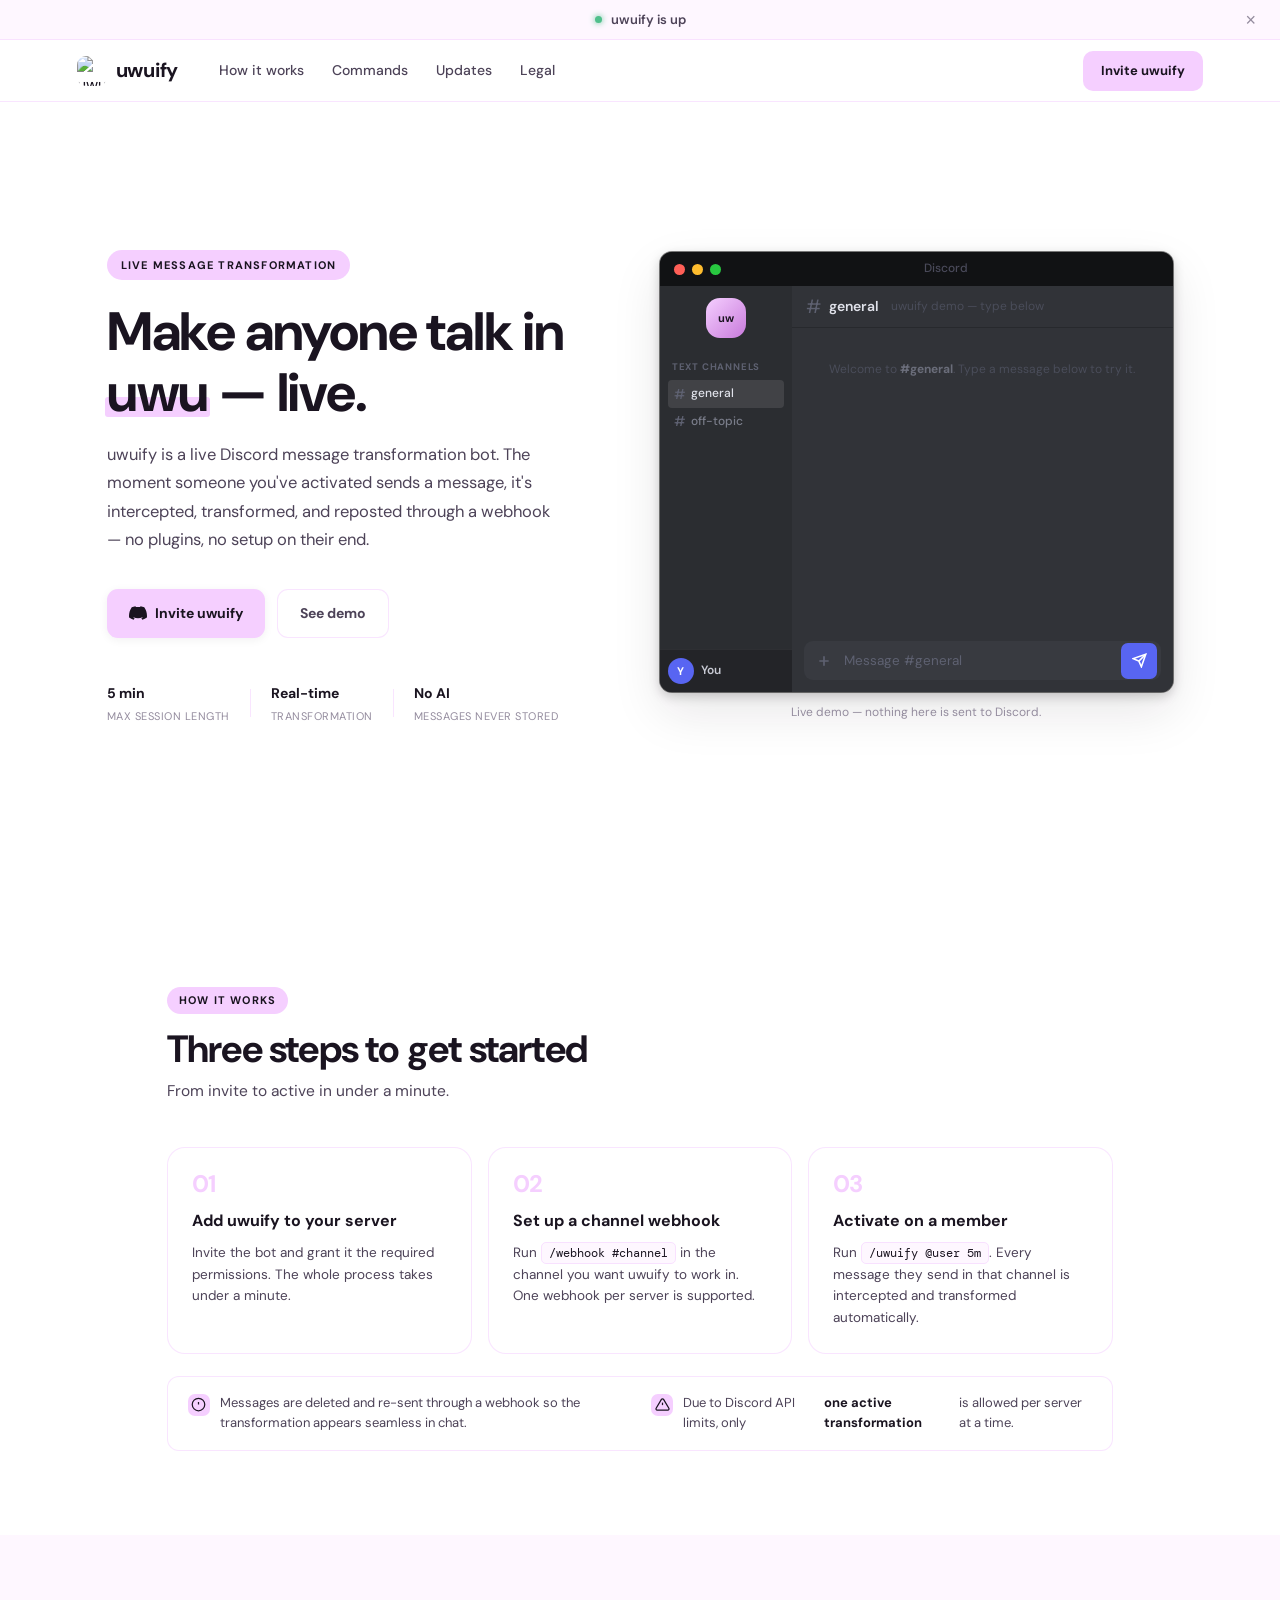
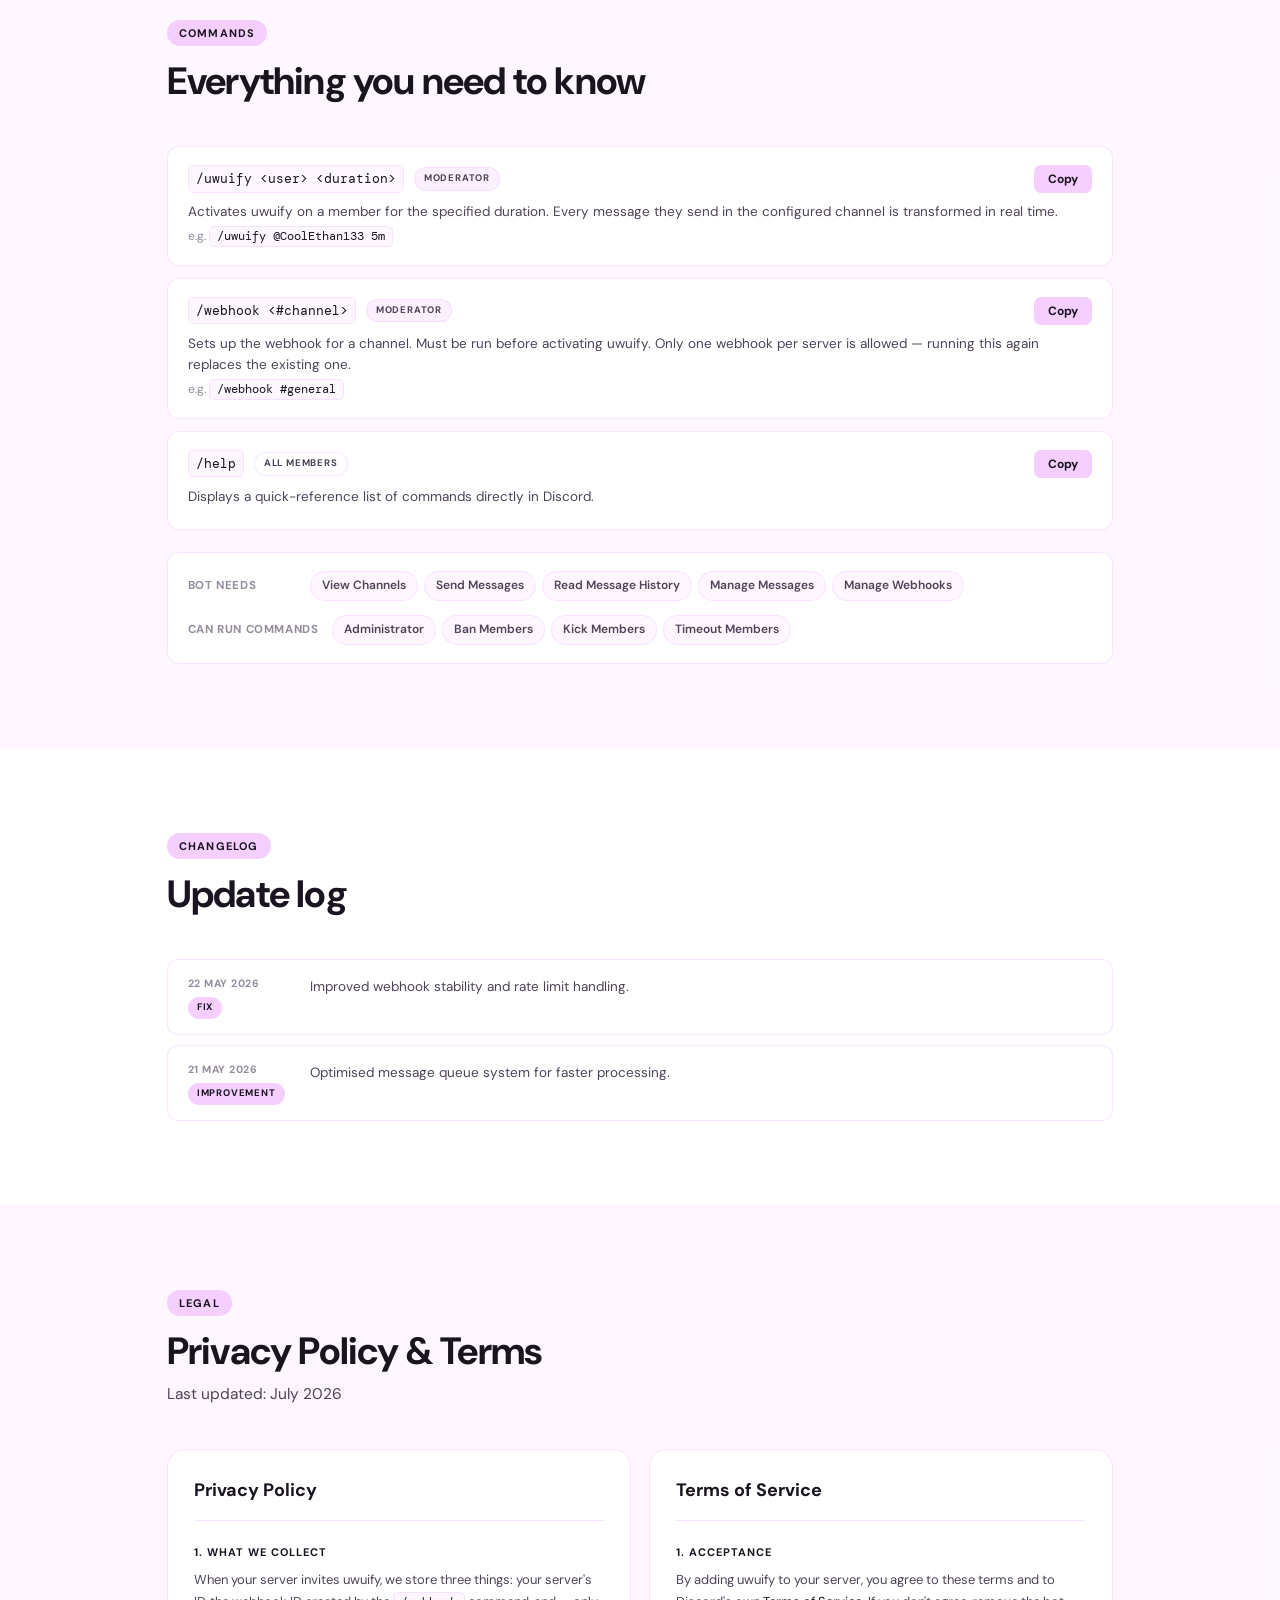
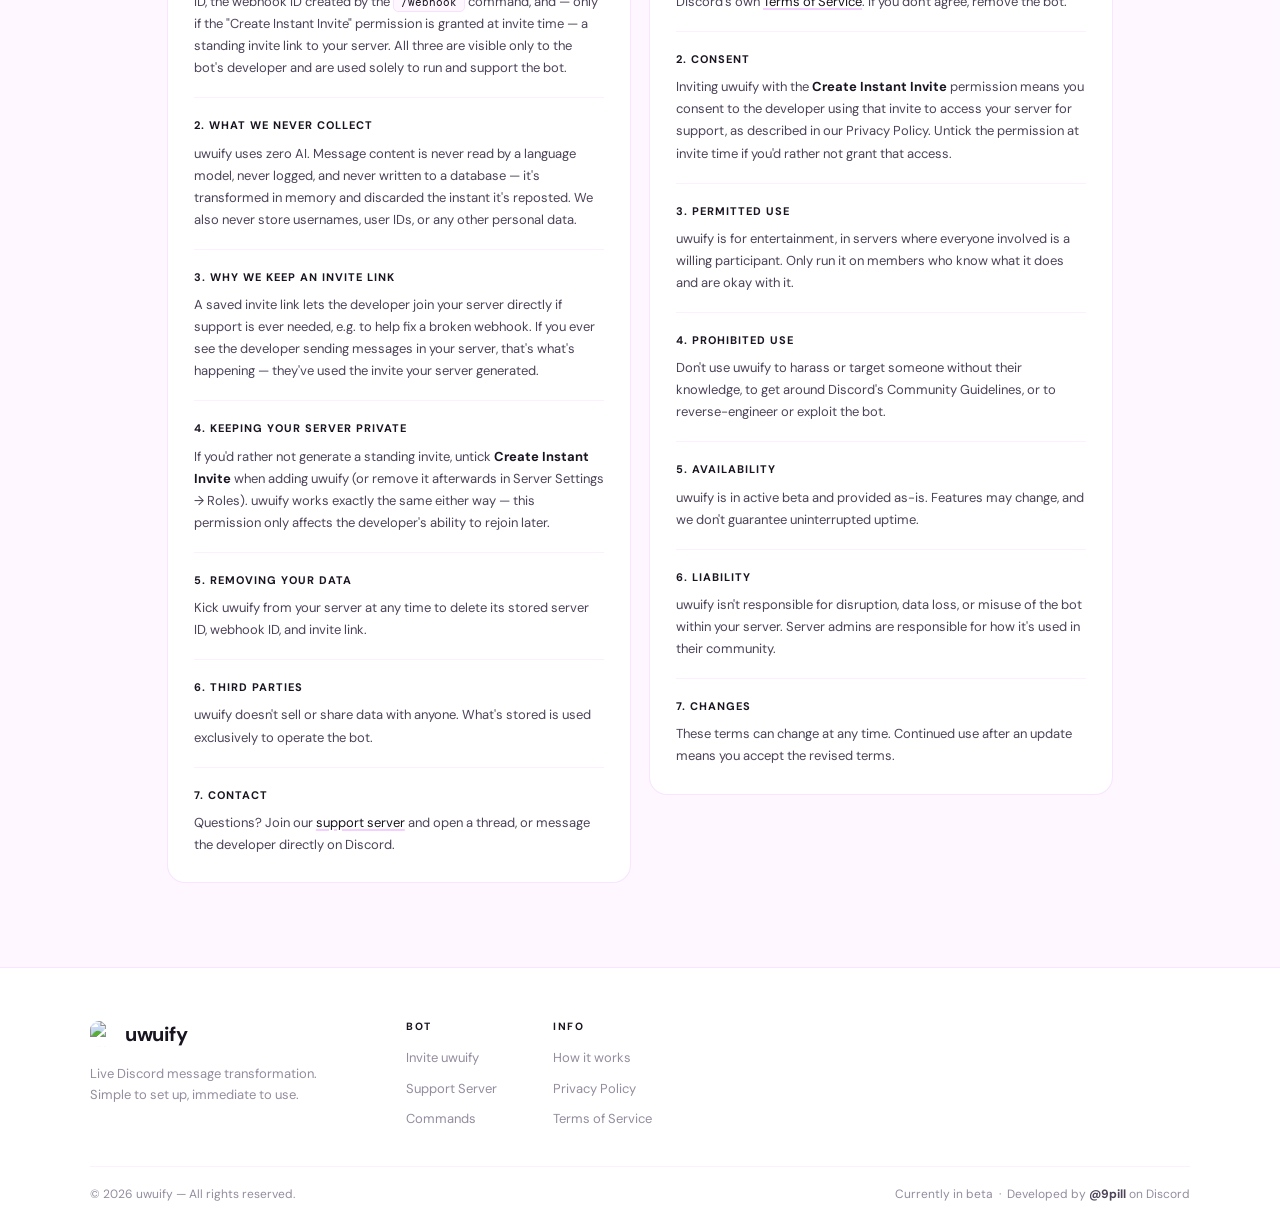
==== index.html @ 45a09ef7 "Update index.html" ====
<!DOCTYPE html>
<html lang="en">
<head>
<meta charset="UTF-8" />
<meta name="viewport" content="width=device-width, initial-scale=1.0, viewport-fit=cover" />

<title>uwuify — Live Discord Message Transformation Bot | uwuify.uk</title>
<meta name="description" content="uwuify is a free Discord bot that live-transforms a chosen member's messages into uwu speak in real time. No AI, no message storage — add it to your server in under a minute." />
<meta name="robots" content="index, follow" />
<link rel="canonical" href="https://uwuify.uk/" />

<!-- Open Graph / social preview -->
<meta property="og:type" content="website" />
<meta property="og:site_name" content="uwuify" />
<meta property="og:title" content="uwuify — Live Discord Message Transformation Bot" />
<meta property="og:description" content="Live-transform a chosen member's Discord messages into uwu speak in real time. No AI, no message storage." />
<meta property="og:url" content="https://uwuify.uk/" />
<meta property="og:image" content="https://uwuify.uk/assets/logo2.jpg" />
<!-- Swap og-image.png (recommended 1200x630) into /assets for a proper social preview card -->

<meta name="twitter:card" content="summary_large_image" />
<meta name="twitter:title" content="uwuify — Live Discord Message Transformation Bot" />
<meta name="twitter:description" content="Live-transform a chosen member's Discord messages into uwu speak in real time. No AI, no message storage." />
<meta name="twitter:image" content="https://uwuify.uk/assets/logo2.jpg" />

<!-- LOGO: two placeholder spots use assets/logo-placeholder.svg (navbar + footer).
     Replace that file with your bot's real logo (square, transparent background works best)
     — keep the filename the same and both spots update automatically. -->
<link rel="icon" type="image/svg+xml" href="assets/logo.jpg" />

<script type="application/ld+json">
{
  "@context": "https://schema.org",
  "@type": "SoftwareApplication",
  "name": "uwuify",
  "url": "https://uwuify.uk/",
  "applicationCategory": "SocialNetworkingApplication",
  "operatingSystem": "Discord",
  "description": "A live Discord message transformation bot that turns a chosen member's messages into uwu speak in real time.",
  "offers": { "@type": "Offer", "price": "0", "priceCurrency": "USD" },
  "sameAs": [
    "https://discord.com/oauth2/authorize?client_id=1429492700440166573",
    "https://discord.gg/HZthcDvdMz"
  ]
}
</script>

<link rel="preconnect" href="https://fonts.googleapis.com">
<link href="https://fonts.googleapis.com/css2?family=DM+Sans:ital,wght@0,400;0,500;0,600;0,700;1,400&family=DM+Mono:wght@400;500&display=swap" rel="stylesheet">
<link rel="stylesheet" href="style.css" />
</head>
<body>

<!-- STATUS BANNER -->
<div class="top-banner" id="top-banner">
  <span class="banner-dot"></span>
  <span class="banner-text">uwuify is up</span>
  <button class="banner-close" id="banner-close" aria-label="Dismiss">×</button>
</div>

<!-- NAVBAR -->
<nav id="navbar">
  <a href="#" class="brand">
    <img src="assets/logo-placeholder.svg" alt="uwuify logo" class="brand-mark" width="30" height="30" />
    <span class="brand-name">uwuify</span>
  </a>
  <div class="nav-links">
    <a href="#how-it-works">How it works</a>
    <a href="#commands">Commands</a>
    <a href="#updates">Updates</a>
    <a href="#legal">Legal</a>
  </div>
  <a href="https://discord.com/oauth2/authorize?client_id=1429492700440166573" class="nav-cta" target="_blank" rel="noopener">Invite uwuify</a>
  <button class="hamburger" id="hamburger" aria-label="Open menu" aria-expanded="false" aria-controls="mobile-menu">
    <span></span><span></span><span></span>
  </button>
</nav>

<!-- MOBILE MENU -->
<div class="mobile-menu" id="mobile-menu" role="navigation" aria-label="Mobile navigation">
  <a href="#how-it-works">How it works</a>
  <a href="#commands">Commands</a>
  <a href="#updates">Updates</a>
  <a href="#legal">Legal</a>
  <a href="https://discord.com/oauth2/authorize?client_id=1429492700440166573" class="mobile-cta" target="_blank" rel="noopener">Invite uwuify →</a>
</div>

<!-- HERO -->
<section class="hero" id="hero">
  <div class="hero-left">
    <span class="pill">Live message transformation</span>
    <h1>Make anyone talk in <em>uwu</em> — live.</h1>
    <p class="hero-sub">uwuify is a live Discord message transformation bot. The moment someone you've activated sends a message, it's intercepted, transformed, and reposted through a webhook — no plugins, no setup on their end.</p>
    <div class="hero-actions">
      <a href="https://discord.com/oauth2/authorize?client_id=1429492700440166573" class="btn btn-primary" target="_blank" rel="noopener">
        <svg width="18" height="18" viewBox="0 0 24 24" fill="currentColor" aria-hidden="true"><path d="M20.317 4.37a19.791 19.791 0 0 0-4.885-1.515.074.074 0 0 0-.079.037c-.21.375-.444.864-.608 1.25a18.27 18.27 0 0 0-5.487 0 12.64 12.64 0 0 0-.617-1.25.077.077 0 0 0-.079-.037A19.736 19.736 0 0 0 3.677 4.37a.07.07 0 0 0-.032.027C.533 9.046-.32 13.58.099 18.057.101 18.079.11 18.1.128 18.113a19.9 19.9 0 0 0 5.993 3.03.078.078 0 0 0 .084-.028c.462-.63.874-1.295 1.226-1.994a.076.076 0 0 0-.041-.106 13.107 13.107 0 0 1-1.872-.892.077.077 0 0 1-.008-.128 10.2 10.2 0 0 0 .372-.292.074.074 0 0 1 .077-.01c3.928 1.793 8.18 1.793 12.062 0a.074.074 0 0 1 .078.01c.12.098.246.198.373.292a.077.077 0 0 1-.006.127 12.299 12.299 0 0 1-1.873.892.077.077 0 0 0-.041.107c.36.698.772 1.362 1.225 1.993a.076.076 0 0 0 .084.028 19.839 19.839 0 0 0 6.002-3.03.077.077 0 0 0 .032-.054c.5-5.177-.838-9.674-3.549-13.66a.061.061 0 0 0-.031-.03z"/></svg>
        Invite uwuify
      </a>
      <a href="#demo" class="btn btn-ghost">See demo</a>
    </div>
    <div class="hero-stats">
      <div class="stat">
        <span class="stat-num">5 min</span>
        <span class="stat-label">Max session length</span>
      </div>
      <div class="stat-div" aria-hidden="true"></div>
      <div class="stat">
        <span class="stat-num">Real-time</span>
        <span class="stat-label">Transformation</span>
      </div>
      <div class="stat-div" aria-hidden="true"></div>
      <div class="stat">
        <span class="stat-num">No AI</span>
        <span class="stat-label">Messages never stored</span>
      </div>
    </div>
  </div>

  <!-- DISCORD DEMO -->
  <div class="hero-right" id="demo">
    <div class="discord-window">
      <div class="dw-titlebar">
        <div class="dw-dots">
          <span class="dot dot-red"></span>
          <span class="dot dot-yellow"></span>
          <span class="dot dot-green"></span>
        </div>
        <span class="dw-title">Discord</span>
      </div>

      <div class="dw-body">
        <div class="dw-sidebar">
          <div class="dw-server-icon" title="uwuify Testing"><span>uw</span></div>
          <div class="dw-sidebar-channels">
            <div class="dw-category">Text Channels</div>
            <div class="dw-channel active"><span class="ch-hash">#</span><span>general</span></div>
            <div class="dw-channel"><span class="ch-hash">#</span><span>off-topic</span></div>
          </div>
          <div class="dw-sidebar-user">
            <div class="dw-user-avatar you-avatar">Y</div>
            <span class="dw-username">You</span>
          </div>
        </div>

        <div class="dw-main">
          <div class="dw-channel-header">
            <span class="ch-hash-lg">#</span>
            <span class="dw-channel-name">general</span>
            <span class="dw-channel-desc">uwuify demo — type below</span>
          </div>

          <div class="dw-messages" id="chat-output">
            <div class="dw-system-msg">Welcome to <strong>#general</strong>. Type a message below to try it.</div>
          </div>

          <div class="dw-suggestion" id="uwuify-btn-container" style="display:none;">
            <span>Try activating uwuify on CoolEthan133:</span>
            <button id="run-command" type="button">Use /uwuify CoolEthan133</button>
          </div>

          <div class="dw-input-area">
            <div class="dw-input-plus" aria-hidden="true">
              <svg width="16" height="16" viewBox="0 0 24 24" fill="none" stroke="currentColor" stroke-width="2.5"><line x1="12" y1="5" x2="12" y2="19"/><line x1="5" y1="12" x2="19" y2="12"/></svg>
            </div>
            <input type="text" id="chat-input" placeholder="Message #general" autocomplete="off" aria-label="Type a message" />
            <button id="send-btn" type="button" aria-label="Send message">
              <svg width="15" height="15" viewBox="0 0 24 24" fill="none" stroke="currentColor" stroke-width="2.5"><line x1="22" y1="2" x2="11" y2="13"/><polygon points="22 2 15 22 11 13 2 9 22 2"/></svg>
            </button>
          </div>
        </div>
      </div>
    </div>
    <p class="demo-note">Live demo — nothing here is sent to Discord.</p>
  </div>
</section>

<!-- HOW IT WORKS -->
<section id="how-it-works" class="section reveal">
  <div class="section-header">
    <span class="eyebrow">How it works</span>
    <h2>Three steps to get started</h2>
    <p>From invite to active in under a minute.</p>
  </div>
  <div class="steps-grid">
    <div class="step-card">
      <div class="step-num">01</div>
      <h3>Add uwuify to your server</h3>
      <p>Invite the bot and grant it the required permissions. The whole process takes under a minute.</p>
    </div>
    <div class="step-card">
      <div class="step-num">02</div>
      <h3>Set up a channel webhook</h3>
      <p>Run <code>/webhook #channel</code> in the channel you want uwuify to work in. One webhook per server is supported.</p>
    </div>
    <div class="step-card">
      <div class="step-num">03</div>
      <h3>Activate on a member</h3>
      <p>Run <code>/uwuify @user 5m</code>. Every message they send in that channel is intercepted and transformed automatically.</p>
    </div>
  </div>
  <div class="info-strip">
    <div class="info-item">
      <span class="info-icon" aria-hidden="true">
        <svg width="15" height="15" viewBox="0 0 24 24" fill="none" stroke="currentColor" stroke-width="2"><circle cx="12" cy="12" r="10"/><line x1="12" y1="8" x2="12" y2="12"/><line x1="12" y1="16" x2="12.01" y2="16"/></svg>
      </span>
      Messages are deleted and re-sent through a webhook so the transformation appears seamless in chat.
    </div>
    <div class="info-item">
      <span class="info-icon" aria-hidden="true">
        <svg width="15" height="15" viewBox="0 0 24 24" fill="none" stroke="currentColor" stroke-width="2"><path d="M10.29 3.86L1.82 18a2 2 0 0 0 1.71 3h16.94a2 2 0 0 0 1.71-3L13.71 3.86a2 2 0 0 0-3.42 0z"/><line x1="12" y1="9" x2="12" y2="13"/><line x1="12" y1="17" x2="12.01" y2="17"/></svg>
      </span>
      Due to Discord API limits, only <strong>one active transformation</strong> is allowed per server at a time.
    </div>
  </div>
</section>

<!-- COMMANDS -->
<section id="commands" class="section section-alt reveal">
  <div class="section-inner">
    <div class="section-header">
      <span class="eyebrow">Commands</span>
      <h2>Everything you need to know</h2>
    </div>

    <div class="cmd-list">
      <div class="cmd-card">
        <div class="cmd-top">
          <div class="cmd-name"><code>/uwuify &lt;user&gt; &lt;duration&gt;</code><span class="cmd-tag">Moderator</span></div>
          <button class="copy-btn" data-cmd="/uwuify @user 5m" type="button">Copy</button>
        </div>
        <p class="cmd-desc">Activates uwuify on a member for the specified duration. Every message they send in the configured channel is transformed in real time.</p>
        <p class="cmd-example">e.g. <code>/uwuify @CoolEthan133 5m</code></p>
      </div>

      <div class="cmd-card">
        <div class="cmd-top">
          <div class="cmd-name"><code>/webhook &lt;#channel&gt;</code><span class="cmd-tag">Moderator</span></div>
          <button class="copy-btn" data-cmd="/webhook #channel" type="button">Copy</button>
        </div>
        <p class="cmd-desc">Sets up the webhook for a channel. Must be run before activating uwuify. Only one webhook per server is allowed — running this again replaces the existing one.</p>
        <p class="cmd-example">e.g. <code>/webhook #general</code></p>
      </div>

      <div class="cmd-card">
        <div class="cmd-top">
          <div class="cmd-name"><code>/help</code><span class="cmd-tag cmd-tag-all">All members</span></div>
          <button class="copy-btn" data-cmd="/help" type="button">Copy</button>
        </div>
        <p class="cmd-desc">Displays a quick-reference list of commands directly in Discord.</p>
      </div>
    </div>

    <div class="perms-compact">
      <div class="perms-row">
        <span class="perms-label">Bot needs</span>
        <div class="chip-group">
          <span class="chip">View Channels</span>
          <span class="chip">Send Messages</span>
          <span class="chip">Read Message History</span>
          <span class="chip">Manage Messages</span>
          <span class="chip">Manage Webhooks</span>
        </div>
      </div>
      <div class="perms-row">
        <span class="perms-label">Can run commands</span>
        <div class="chip-group">
          <span class="chip">Administrator</span>
          <span class="chip">Ban Members</span>
          <span class="chip">Kick Members</span>
          <span class="chip">Timeout Members</span>
        </div>
      </div>
    </div>
  </div>
</section>

<!-- CHANGELOG -->
<section id="updates" class="section reveal">
  <div class="section-header">
    <span class="eyebrow">Changelog</span>
    <h2>Update log</h2>
  </div>
  <div class="changelog">
    <div class="changelog-entry">
      <div class="changelog-meta">
        <span class="changelog-date">22 May 2026</span>
        <span class="changelog-badge">Fix</span>
      </div>
      <p>Improved webhook stability and rate limit handling.</p>
    </div>
    <div class="changelog-entry">
      <div class="changelog-meta">
        <span class="changelog-date">21 May 2026</span>
        <span class="changelog-badge">Improvement</span>
      </div>
      <p>Optimised message queue system for faster processing.</p>
    </div>
  </div>
</section>

<!-- LEGAL -->
<section id="legal" class="section section-alt reveal">
  <div class="section-inner">
    <div class="section-header">
      <span class="eyebrow">Legal</span>
      <h2>Privacy Policy &amp; Terms</h2>
      <p>Last updated: July 2026</p>
    </div>

    <div class="legal-grid">
      <div class="legal-block">
        <h3>Privacy Policy</h3>

        <div class="legal-clause">
          <h4>1. What we collect</h4>
          <p>When your server invites uwuify, we store three things: your server's ID, the webhook ID created by the <code>/webhook</code> command, and — only if the "Create Instant Invite" permission is granted at invite time — a standing invite link to your server. All three are visible only to the bot's developer and are used solely to run and support the bot.</p>
        </div>

        <div class="legal-clause">
          <h4>2. What we never collect</h4>
          <p>uwuify uses zero AI. Message content is never read by a language model, never logged, and never written to a database — it's transformed in memory and discarded the instant it's reposted. We also never store usernames, user IDs, or any other personal data.</p>
        </div>

        <div class="legal-clause">
          <h4>3. Why we keep an invite link</h4>
          <p>A saved invite link lets the developer join your server directly if support is ever needed, e.g. to help fix a broken webhook. If you ever see the developer sending messages in your server, that's what's happening — they've used the invite your server generated.</p>
        </div>

        <div class="legal-clause">
          <h4>4. Keeping your server private</h4>
          <p>If you'd rather not generate a standing invite, untick <strong>Create Instant Invite</strong> when adding uwuify (or remove it afterwards in Server Settings → Roles). uwuify works exactly the same either way — this permission only affects the developer's ability to rejoin later.</p>
        </div>

        <div class="legal-clause">
          <h4>5. Removing your data</h4>
          <p>Kick uwuify from your server at any time to delete its stored server ID, webhook ID, and invite link.</p>
        </div>

        <div class="legal-clause">
          <h4>6. Third parties</h4>
          <p>uwuify doesn't sell or share data with anyone. What's stored is used exclusively to operate the bot.</p>
        </div>

        <div class="legal-clause">
          <h4>7. Contact</h4>
          <p>Questions? Join our <a href="https://discord.gg/HZthcDvdMz" target="_blank" rel="noopener">support server</a> and open a thread, or message the developer directly on Discord.</p>
        </div>
      </div>

      <div class="legal-block">
        <h3>Terms of Service</h3>

        <div class="legal-clause">
          <h4>1. Acceptance</h4>
          <p>By adding uwuify to your server, you agree to these terms and to Discord's own <a href="https://discord.com/terms" target="_blank" rel="noopener">Terms of Service</a>. If you don't agree, remove the bot.</p>
        </div>

        <div class="legal-clause">
          <h4>2. Consent</h4>
          <p>Inviting uwuify with the <strong>Create Instant Invite</strong> permission means you consent to the developer using that invite to access your server for support, as described in our Privacy Policy. Untick the permission at invite time if you'd rather not grant that access.</p>
        </div>

        <div class="legal-clause">
          <h4>3. Permitted use</h4>
          <p>uwuify is for entertainment, in servers where everyone involved is a willing participant. Only run it on members who know what it does and are okay with it.</p>
        </div>

        <div class="legal-clause">
          <h4>4. Prohibited use</h4>
          <p>Don't use uwuify to harass or target someone without their knowledge, to get around Discord's Community Guidelines, or to reverse-engineer or exploit the bot.</p>
        </div>

        <div class="legal-clause">
          <h4>5. Availability</h4>
          <p>uwuify is in active beta and provided as-is. Features may change, and we don't guarantee uninterrupted uptime.</p>
        </div>

        <div class="legal-clause">
          <h4>6. Liability</h4>
          <p>uwuify isn't responsible for disruption, data loss, or misuse of the bot within your server. Server admins are responsible for how it's used in their community.</p>
        </div>

        <div class="legal-clause">
          <h4>7. Changes</h4>
          <p>These terms can change at any time. Continued use after an update means you accept the revised terms.</p>
        </div>
      </div>
    </div>
  </div>
</section>

<!-- FOOTER -->
<footer>
  <div class="footer-inner">
    <div class="footer-brand">
      <a href="#" class="brand">
        <img src="assets/logo-placeholder.svg" alt="uwuify logo" class="brand-mark" width="26" height="26" />
        <span class="brand-name">uwuify</span>
      </a>
      <p>Live Discord message transformation. Simple to set up, immediate to use.</p>
    </div>
    <div class="footer-links">
      <div class="footer-col">
        <span class="footer-col-title">Bot</span>
        <a href="https://discord.com/oauth2/authorize?client_id=1429492700440166573" target="_blank" rel="noopener">Invite uwuify</a>
        <a href="https://discord.gg/HZthcDvdMz" target="_blank" rel="noopener">Support Server</a>
        <a href="#commands">Commands</a>
      </div>
      <div class="footer-col">
        <span class="footer-col-title">Info</span>
        <a href="#how-it-works">How it works</a>
        <a href="#legal">Privacy Policy</a>
        <a href="#legal">Terms of Service</a>
      </div>
    </div>
  </div>
  <div class="footer-bottom">
    <span>© 2026 uwuify — All rights reserved.</span>
    <span class="footer-credit">Currently in beta &nbsp;·&nbsp; Developed by <strong>@9pill</strong> on Discord</span>
  </div>
</footer>

<!-- TOAST -->
<div class="toast" id="toast" role="status" aria-live="polite">Copied to clipboard</div>

<script src="script.js"></script>
</body>
</html>
---- style.css ----
/* ===========================
   TOKENS
   Brand colours are white + #f5cfff ONLY.
   --ink / --muted are the unavoidable neutral text colours (pure white or
   pure pink text is unreadable at body-copy sizes), and --status-up is a
   single small utility green kept for the universal "service is online" dot.
   The Discord window mockup keeps Discord's own real interface colours,
   since it's representing an external product's UI, not this site's theme.
=========================== */

:root {
  --white: #ffffff;
  --pink: #f5cfff;
  --pink-wash: rgba(245, 207, 255, 0.16);
  --pink-wash-strong: rgba(245, 207, 255, 0.32);
  --pink-line: rgba(245, 207, 255, 0.55);

  --ink: #1a1420;
  --ink-soft: #4d4358;
  --muted: #948c9e;

  --shadow-sm: 0 2px 10px rgba(26, 20, 32, 0.06);
  --shadow-md: 0 10px 30px rgba(26, 20, 32, 0.08);
  --shadow-lg: 0 20px 50px rgba(26, 20, 32, 0.10);

  --status-up: #4fbf8b;

  --radius-sm: 8px;
  --radius-md: 12px;
  --radius-lg: 18px;
}

/* ===========================
   RESET & BASE
=========================== */

*, *::before, *::after {
  margin: 0;
  padding: 0;
  box-sizing: border-box;
  -webkit-tap-highlight-color: transparent;
}

html {
  scroll-behavior: smooth;
  font-size: 16px;
  -webkit-text-size-adjust: 100%;
  text-size-adjust: 100%;
}

body {
  font-family: 'DM Sans', -apple-system, BlinkMacSystemFont, 'Segoe UI', sans-serif;
  background: var(--white);
  color: var(--ink);
  overflow-x: hidden;
  line-height: 1.65;
  -webkit-font-smoothing: antialiased;
  -moz-osx-font-smoothing: grayscale;
}

a { color: inherit; text-decoration: none; }
ul { list-style: none; }

code {
  font-family: 'DM Mono', 'SF Mono', 'Fira Code', 'Consolas', monospace;
  background: var(--pink-wash);
  color: var(--ink);
  padding: 2px 7px;
  border-radius: 5px;
  font-size: 0.86em;
  border: 1px solid var(--pink-line);
}

strong { color: var(--ink); font-weight: 700; }

::-webkit-scrollbar { width: 6px; }
::-webkit-scrollbar-track { background: var(--white); }
::-webkit-scrollbar-thumb { background: var(--pink); border-radius: 99px; }

/* ===========================
   TOP BANNER
=========================== */

.top-banner {
  background: var(--pink-wash);
  border-bottom: 1px solid var(--pink-line);
  padding: 9px 24px;
  display: flex;
  align-items: center;
  justify-content: center;
  gap: 9px;
  font-size: 13px;
  font-weight: 600;
  color: var(--ink-soft);
  position: relative;
  z-index: 200;
}

.banner-dot {
  width: 7px;
  height: 7px;
  background: var(--status-up);
  border-radius: 50%;
  flex-shrink: 0;
  box-shadow: 0 0 6px var(--status-up);
  animation: pulse-dot 2.5s infinite;
}

@keyframes pulse-dot {
  0%, 100% { opacity: 1; }
  50% { opacity: 0.4; }
}

.banner-close {
  position: absolute;
  right: 18px;
  background: none;
  border: none;
  color: var(--muted);
  cursor: pointer;
  font-size: 18px;
  line-height: 1;
  padding: 2px 6px;
  border-radius: 4px;
  transition: color 0.2s;
  touch-action: manipulation;
}

.banner-close:hover { color: var(--ink); }

/* ===========================
   NAVBAR
=========================== */

#navbar {
  position: sticky;
  top: 0;
  z-index: 150;
  background: rgba(255, 255, 255, 0.86);
  backdrop-filter: blur(16px);
  -webkit-backdrop-filter: blur(16px);
  border-bottom: 1px solid var(--pink-line);
  padding: 0 6%;
  height: 62px;
  display: flex;
  align-items: center;
  gap: 28px;
}

.brand {
  display: flex;
  align-items: center;
  gap: 9px;
  flex-shrink: 0;
}

.brand-mark {
  display: block;
  border-radius: 9px;
  flex-shrink: 0;
}

.brand-name {
  font-family: 'DM Sans', sans-serif;
  font-size: 20px;
  font-weight: 700;
  color: var(--ink);
  letter-spacing: -0.3px;
}

.nav-links {
  display: flex;
  align-items: center;
  gap: 2px;
  flex: 1;
}

.nav-links a {
  color: var(--ink-soft);
  font-size: 14px;
  font-weight: 500;
  padding: 6px 13px;
  border-radius: 9px;
  transition: color 0.2s, background 0.2s;
}

.nav-links a:hover {
  color: var(--ink);
  background: var(--pink-wash);
}

.nav-cta {
  margin-left: auto;
  background: var(--pink);
  color: var(--ink) !important;
  font-size: 13px;
  font-weight: 700;
  padding: 9px 18px;
  border-radius: 10px;
  transition: transform 0.15s, box-shadow 0.2s;
  flex-shrink: 0;
  touch-action: manipulation;
}

.nav-cta:hover {
  transform: translateY(-1px);
  box-shadow: var(--shadow-md);
}

.hamburger {
  display: none;
  flex-direction: column;
  gap: 5px;
  background: none;
  border: none;
  cursor: pointer;
  margin-left: auto;
  padding: 6px;
  touch-action: manipulation;
}

.hamburger span {
  display: block;
  width: 22px;
  height: 2px;
  background: var(--ink);
  border-radius: 2px;
  transition: 0.3s;
}

.hamburger.open span:nth-child(1) { transform: translateY(7px) rotate(45deg); }
.hamburger.open span:nth-child(2) { opacity: 0; }
.hamburger.open span:nth-child(3) { transform: translateY(-7px) rotate(-45deg); }

/* ===========================
   MOBILE MENU
=========================== */

.mobile-menu {
  display: none;
  flex-direction: column;
  position: fixed;
  top: 62px;
  left: 0;
  right: 0;
  background: var(--white);
  border-bottom: 1px solid var(--pink-line);
  padding: 16px;
  gap: 3px;
  z-index: 140;
  box-shadow: var(--shadow-lg);
}

.mobile-menu.open { display: flex; }

.mobile-menu a {
  color: var(--ink-soft);
  font-size: 15px;
  font-weight: 500;
  padding: 13px 16px;
  border-radius: 10px;
  transition: 0.2s;
  touch-action: manipulation;
}

.mobile-menu a:hover, .mobile-menu a:active {
  color: var(--ink);
  background: var(--pink-wash);
}

.mobile-cta {
  margin-top: 8px;
  background: var(--pink) !important;
  color: var(--ink) !important;
  text-align: center;
  font-weight: 700 !important;
}

/* ===========================
   HERO
=========================== */

.hero {
  max-width: 1220px;
  margin: 0 auto;
  padding: 70px 6% 100px;
  display: grid;
  grid-template-columns: 1fr 1.05fr;
  gap: 64px;
  align-items: center;
  min-height: calc(100vh - 100px);
}

.pill {
  display: inline-block;
  background: var(--pink);
  color: var(--ink);
  font-size: 11px;
  font-weight: 700;
  text-transform: uppercase;
  letter-spacing: 1.2px;
  padding: 6px 14px;
  border-radius: 99px;
  margin-bottom: 22px;
}

.hero-left h1 {
  font-family: 'DM Sans', sans-serif;
  font-size: clamp(34px, 4.5vw, 54px);
  font-weight: 700;
  line-height: 1.12;
  letter-spacing: -1.2px;
  color: var(--ink);
  margin-bottom: 18px;
}

.hero-left h1 em {
  font-style: normal;
  position: relative;
  display: inline-block;
}

.hero-left h1 em::after {
  content: '';
  position: absolute;
  left: -2px;
  right: -2px;
  bottom: 6px;
  height: 0.38em;
  background: var(--pink);
  z-index: -1;
  border-radius: 3px;
}

.hero-sub {
  color: var(--ink-soft);
  font-size: 16.5px;
  line-height: 1.72;
  max-width: 460px;
  margin-bottom: 34px;
}

.hero-actions {
  display: flex;
  gap: 12px;
  flex-wrap: wrap;
  margin-bottom: 44px;
}

.btn {
  display: inline-flex;
  align-items: center;
  gap: 8px;
  padding: 12px 22px;
  border-radius: 11px;
  font-size: 14px;
  font-weight: 700;
  transition: transform 0.15s, box-shadow 0.2s, background 0.2s;
  cursor: pointer;
  border: none;
  font-family: inherit;
  touch-action: manipulation;
  -webkit-appearance: none;
}

.btn-primary {
  background: var(--pink);
  color: var(--ink);
  box-shadow: var(--shadow-sm);
}

.btn-primary:hover {
  transform: translateY(-2px);
  box-shadow: var(--shadow-md);
}

.btn-ghost {
  background: var(--white);
  color: var(--ink-soft);
  border: 1px solid var(--pink-line);
}

.btn-ghost:hover {
  background: var(--pink-wash);
  color: var(--ink);
  transform: translateY(-1px);
}

.hero-stats {
  display: flex;
  align-items: center;
  gap: 20px;
  flex-wrap: wrap;
}

.stat {
  display: flex;
  flex-direction: column;
  gap: 2px;
}

.stat-num {
  font-family: 'DM Sans', sans-serif;
  font-size: 14px;
  font-weight: 700;
  color: var(--ink);
}

.stat-label {
  font-size: 11px;
  text-transform: uppercase;
  letter-spacing: 0.5px;
  color: var(--muted);
}

.stat-div {
  width: 1px;
  height: 28px;
  background: var(--pink-line);
}

/* ===========================
   DISCORD WINDOW (mimics Discord's own dark UI — intentionally
   outside the site's white/pink palette, like a product screenshot)
=========================== */

.discord-window {
  background: #1e1f22;
  border-radius: 12px;
  overflow: hidden;
  box-shadow: 0 0 0 1px rgba(0,0,0,0.5), var(--shadow-lg), 0 4px 12px rgba(0,0,0,0.2);
  display: flex;
  flex-direction: column;
  min-height: 440px;
  max-height: 520px;
}

.dw-titlebar {
  background: #111214;
  height: 34px;
  display: flex;
  align-items: center;
  padding: 0 14px;
  gap: 12px;
  flex-shrink: 0;
}

.dw-dots { display: flex; gap: 7px; }
.dot { width: 11px; height: 11px; border-radius: 50%; }
.dot-red { background: #ff5f57; }
.dot-yellow { background: #febc2e; }
.dot-green { background: #28c840; }

.dw-title {
  font-size: 12px;
  font-weight: 500;
  color: #4a4a5a;
  margin: 0 auto;
}

.dw-body {
  display: flex;
  flex: 1;
  min-height: 0;
}

.dw-sidebar {
  width: 132px;
  background: #2b2d31;
  display: flex;
  flex-direction: column;
  flex-shrink: 0;
  overflow: hidden;
}

.dw-server-icon {
  margin: 12px auto 6px;
  width: 40px;
  height: 40px;
  background: linear-gradient(135deg, #f5cfff, #c87adb);
  border-radius: 14px;
  display: flex;
  align-items: center;
  justify-content: center;
  font-size: 11px;
  font-weight: 700;
  color: #1a1420;
  flex-shrink: 0;
}

.dw-sidebar-channels { flex: 1; padding: 6px 8px 0; overflow: hidden; }

.dw-category {
  font-size: 9.5px;
  font-weight: 700;
  text-transform: uppercase;
  letter-spacing: 0.8px;
  color: #5e6171;
  padding: 10px 4px 4px;
}

.dw-channel {
  display: flex;
  align-items: center;
  gap: 5px;
  padding: 4px 6px;
  border-radius: 4px;
  font-size: 12px;
  font-weight: 500;
  color: #7a7d8a;
  cursor: default;
  white-space: nowrap;
  overflow: hidden;
}

.dw-channel.active { background: rgba(255,255,255,0.1); color: #e0e2ea; }
.ch-hash { font-size: 14px; color: #5e6171; flex-shrink: 0; line-height: 1; }

.dw-sidebar-user {
  padding: 8px;
  border-top: 1px solid rgba(255,255,255,0.05);
  display: flex;
  align-items: center;
  gap: 7px;
  background: #232428;
}

.dw-user-avatar {
  width: 26px;
  height: 26px;
  border-radius: 50%;
  display: flex;
  align-items: center;
  justify-content: center;
  font-size: 11px;
  font-weight: 700;
  color: #fff;
  flex-shrink: 0;
}

.you-avatar { background: #5865f2; }

.dw-username {
  font-size: 12px;
  font-weight: 600;
  color: #c8cad4;
  overflow: hidden;
  text-overflow: ellipsis;
}

.dw-main {
  flex: 1;
  background: #313338;
  display: flex;
  flex-direction: column;
  min-width: 0;
  min-height: 0;
}

.dw-channel-header {
  height: 42px;
  border-bottom: 1px solid rgba(0,0,0,0.2);
  display: flex;
  align-items: center;
  gap: 8px;
  padding: 0 14px;
  flex-shrink: 0;
}

.ch-hash-lg { font-size: 19px; color: #5e6171; line-height: 1; flex-shrink: 0; }
.dw-channel-name { font-size: 14px; font-weight: 600; color: #e0e2ea; }
.dw-channel-desc {
  font-size: 12px;
  color: #4a4d5a;
  margin-left: 4px;
  white-space: nowrap;
  overflow: hidden;
  text-overflow: ellipsis;
}

.dw-messages {
  flex: 1;
  overflow-y: auto;
  padding: 12px 12px 4px;
  display: flex;
  flex-direction: column;
  gap: 2px;
  min-height: 0;
}

.dw-messages::-webkit-scrollbar { width: 4px; }
.dw-messages::-webkit-scrollbar-thumb { background: #1e1f22; border-radius: 99px; }

.dw-system-msg {
  text-align: center;
  font-size: 12px;
  color: #4a4d5a;
  padding: 20px 0 12px;
  line-height: 1.6;
}

.dw-system-msg strong { color: #6a6d7a; }

.dw-msg {
  display: flex;
  gap: 10px;
  padding: 3px 4px;
  border-radius: 4px;
  animation: msgIn 0.2s ease;
}

@keyframes msgIn {
  from { opacity: 0; transform: translateY(4px); }
  to { opacity: 1; transform: translateY(0); }
}

.dw-msg-avatar {
  width: 32px;
  height: 32px;
  border-radius: 50%;
  display: flex;
  align-items: center;
  justify-content: center;
  font-size: 12px;
  font-weight: 700;
  color: #fff;
  flex-shrink: 0;
  margin-top: 2px;
}

.avatar-you { background: #5865f2; }
.avatar-ethan { background: #3ba55c; }
.avatar-alex { background: #eb459e; }
.avatar-default { background: #7a7d8a; }

.dw-msg-body { flex: 1; min-width: 0; }

.dw-msg-header {
  display: flex;
  align-items: baseline;
  gap: 6px;
  margin-bottom: 1px;
}

.dw-msg-name { font-size: 13.5px; font-weight: 600; line-height: 1.4; }
.dw-msg-name.name-you { color: #7289da; }
.dw-msg-name.name-ethan { color: #3ba55c; }
.dw-msg-name.name-alex { color: #eb459e; }

.dw-msg-time { font-size: 10.5px; color: #4a4d5a; font-weight: 400; }

.dw-msg-text {
  font-size: 13.5px;
  color: #dbdee1;
  line-height: 1.5;
  word-break: break-word;
  white-space: pre-wrap;
}

.dw-msg-text.text-uwu { color: #ffc9e0; }

.dw-msg-text.text-cmd {
  color: #aab6f5;
  font-family: 'DM Mono', monospace;
  font-size: 12.5px;
  background: rgba(88,101,242,0.15);
  padding: 1px 6px;
  border-radius: 4px;
  display: inline-block;
}

.dw-typing {
  padding: 4px 4px 6px 48px;
  font-size: 11.5px;
  color: #72767d;
  display: flex;
  align-items: center;
  gap: 6px;
  min-height: 24px;
}

.dw-typing-dots { display: flex; gap: 3px; align-items: center; }

.dw-typing-dots span {
  width: 5px;
  height: 5px;
  background: #72767d;
  border-radius: 50%;
  animation: typingBounce 1.4s infinite;
}

.dw-typing-dots span:nth-child(2) { animation-delay: 0.15s; }
.dw-typing-dots span:nth-child(3) { animation-delay: 0.3s; }

@keyframes typingBounce {
  0%, 60%, 100% { opacity: 0.3; transform: translateY(0); }
  30% { opacity: 1; transform: translateY(-3px); }
}

.dw-suggestion {
  padding: 8px 12px;
  background: rgba(245,207,255,0.07);
  border-top: 1px solid rgba(245,207,255,0.15);
  display: flex;
  align-items: center;
  gap: 10px;
  flex-wrap: wrap;
  flex-shrink: 0;
}

.dw-suggestion span { font-size: 12px; color: #9099a8; flex: 1; min-width: 110px; }

.dw-suggestion button {
  background: rgba(245,207,255,0.16);
  border: 1px solid rgba(245,207,255,0.4);
  color: #f5cfff;
  font-size: 12px;
  font-weight: 700;
  padding: 5px 12px;
  border-radius: 7px;
  cursor: pointer;
  transition: 0.2s;
  font-family: 'DM Mono', monospace;
  touch-action: manipulation;
}

.dw-suggestion button:hover { background: rgba(245,207,255,0.28); }

.dw-input-area {
  display: flex;
  align-items: center;
  margin: 0 12px 12px;
  background: #383a40;
  border-radius: 9px;
  overflow: hidden;
  flex-shrink: 0;
}

.dw-input-plus { padding: 0 12px; color: #5e6171; display: flex; align-items: center; }

#chat-input {
  flex: 1;
  background: transparent;
  border: none;
  color: #dbdee1;
  font-size: 13.5px;
  padding: 11px 0;
  outline: none;
  font-family: 'DM Sans', sans-serif;
  min-width: 0;
  -webkit-appearance: none;
}

#chat-input::placeholder { color: #5e6171; }

#send-btn {
  width: 36px;
  height: 36px;
  margin: 0 4px;
  background: #5865f2;
  border: none;
  border-radius: 7px;
  color: #fff;
  cursor: pointer;
  display: flex;
  align-items: center;
  justify-content: center;
  transition: background 0.2s, transform 0.15s;
  flex-shrink: 0;
  touch-action: manipulation;
}

#send-btn:hover { background: #4752c4; transform: scale(1.06); }

.demo-note {
  font-size: 12px;
  color: var(--muted);
  margin-top: 11px;
  text-align: center;
}

/* ===========================
   SECTIONS — SHARED
=========================== */

.section { max-width: 1100px; margin: 0 auto; padding: 84px 6%; }
.section-alt { background: var(--pink-wash); max-width: 100%; padding: 84px 0; }
.section-inner { max-width: 1100px; margin: 0 auto; padding: 0 6%; }
.section-header { margin-bottom: 42px; }

.eyebrow {
  display: inline-block;
  background: var(--pink);
  color: var(--ink);
  font-size: 11px;
  font-weight: 700;
  text-transform: uppercase;
  letter-spacing: 1.2px;
  padding: 4px 12px;
  border-radius: 99px;
  margin-bottom: 14px;
}

.section-header h2 {
  font-family: 'DM Sans', sans-serif;
  font-size: clamp(26px, 3.5vw, 38px);
  font-weight: 700;
  letter-spacing: -0.8px;
  color: var(--ink);
  line-height: 1.15;
  margin-bottom: 8px;
}

.section-header p { color: var(--ink-soft); font-size: 15.5px; max-width: 520px; }

/* ===========================
   HOW IT WORKS
=========================== */

.steps-grid {
  display: grid;
  grid-template-columns: repeat(3, 1fr);
  gap: 16px;
  margin-bottom: 22px;
}

.step-card {
  background: var(--white);
  border: 1px solid var(--pink-line);
  border-radius: var(--radius-lg);
  padding: 24px;
  transition: transform 0.2s, box-shadow 0.2s;
}

.step-card:hover { transform: translateY(-3px); box-shadow: var(--shadow-md); }

.step-num {
  font-family: 'DM Sans', sans-serif;
  font-size: 24px;
  font-weight: 700;
  color: var(--pink);
  margin-bottom: 12px;
  line-height: 1;
  letter-spacing: -1px;
}

.step-card h3 { font-size: 16px; font-weight: 700; color: var(--ink); margin-bottom: 8px; }
.step-card p { font-size: 13.5px; color: var(--ink-soft); line-height: 1.6; }

.info-strip {
  background: var(--white);
  border: 1px solid var(--pink-line);
  border-radius: var(--radius-md);
  padding: 16px 20px;
  display: flex;
  gap: 22px;
  flex-wrap: wrap;
}

.info-item {
  display: flex;
  align-items: flex-start;
  gap: 10px;
  font-size: 13px;
  color: var(--ink-soft);
  flex: 1;
  min-width: 220px;
  line-height: 1.6;
}

.info-icon {
  flex-shrink: 0;
  margin-top: 1px;
  width: 22px;
  height: 22px;
  background: var(--pink);
  border-radius: 7px;
  display: flex;
  align-items: center;
  justify-content: center;
  color: var(--ink);
}

.info-item strong { color: var(--ink); }

/* ===========================
   COMMANDS (compact cards)
=========================== */

.cmd-list {
  display: flex;
  flex-direction: column;
  gap: 12px;
  margin-bottom: 22px;
}

.cmd-card {
  background: var(--white);
  border: 1px solid var(--pink-line);
  border-radius: var(--radius-md);
  padding: 18px 20px;
  transition: box-shadow 0.2s;
}

.cmd-card:hover { box-shadow: var(--shadow-sm); }

.cmd-top {
  display: flex;
  align-items: center;
  justify-content: space-between;
  gap: 14px;
  flex-wrap: wrap;
  margin-bottom: 8px;
}

.cmd-name {
  display: flex;
  align-items: center;
  gap: 10px;
  flex-wrap: wrap;
}

.cmd-name code { font-size: 13px; white-space: nowrap; }

.cmd-tag {
  display: inline-block;
  font-size: 9.5px;
  font-weight: 700;
  text-transform: uppercase;
  letter-spacing: 0.8px;
  color: var(--ink-soft);
  background: var(--pink-wash-strong);
  border: 1px solid var(--pink-line);
  padding: 3px 9px;
  border-radius: 99px;
}

.cmd-tag-all { color: var(--ink-soft); background: var(--white); }

.cmd-desc { font-size: 13.5px; color: var(--ink-soft); line-height: 1.6; margin-bottom: 4px; }
.cmd-example { font-size: 12px; color: var(--muted); }
.cmd-example code { font-size: 11.5px; }

.copy-btn {
  background: var(--pink);
  border: none;
  color: var(--ink);
  font-size: 12px;
  font-weight: 700;
  padding: 6px 14px;
  border-radius: 7px;
  cursor: pointer;
  transition: transform 0.15s;
  white-space: nowrap;
  font-family: 'DM Sans', sans-serif;
  touch-action: manipulation;
  flex-shrink: 0;
}

.copy-btn:hover { transform: translateY(-1px); }
.copy-btn:active { transform: translateY(0); }

.perms-compact {
  background: var(--white);
  border: 1px solid var(--pink-line);
  border-radius: var(--radius-md);
  padding: 18px 20px;
  display: flex;
  flex-direction: column;
  gap: 14px;
}

.perms-row {
  display: flex;
  align-items: baseline;
  gap: 14px;
  flex-wrap: wrap;
}

.perms-label {
  font-size: 11.5px;
  font-weight: 700;
  text-transform: uppercase;
  letter-spacing: 0.6px;
  color: var(--muted);
  flex-shrink: 0;
  min-width: 108px;
}

.chip-group { display: flex; flex-wrap: wrap; gap: 6px; }

.chip {
  font-size: 12px;
  font-weight: 600;
  color: var(--ink-soft);
  background: var(--pink-wash);
  border: 1px solid var(--pink-line);
  padding: 4px 11px;
  border-radius: 99px;
  white-space: nowrap;
}

/* ===========================
   CHANGELOG
=========================== */

.changelog { display: flex; flex-direction: column; gap: 10px; }

.changelog-entry {
  background: var(--white);
  border: 1px solid var(--pink-line);
  border-radius: 11px;
  padding: 15px 20px;
  display: flex;
  align-items: flex-start;
  gap: 16px;
}

.changelog-meta {
  display: flex;
  flex-direction: column;
  gap: 5px;
  flex-shrink: 0;
  min-width: 106px;
}

.changelog-date {
  font-size: 10.5px;
  font-weight: 700;
  color: var(--muted);
  text-transform: uppercase;
  letter-spacing: 0.5px;
}

.changelog-badge {
  display: inline-block;
  font-size: 9.5px;
  font-weight: 700;
  text-transform: uppercase;
  letter-spacing: 0.8px;
  padding: 3px 9px;
  border-radius: 99px;
  background: var(--pink);
  color: var(--ink);
  width: fit-content;
}

.changelog-entry > p { font-size: 13.5px; color: var(--ink-soft); padding-top: 1px; line-height: 1.6; }

/* ===========================
   LEGAL
=========================== */

.legal-grid {
  display: grid;
  grid-template-columns: 1fr 1fr;
  gap: 18px;
  align-items: start;
}

.legal-block {
  background: var(--white);
  border: 1px solid var(--pink-line);
  border-radius: var(--radius-lg);
  padding: 26px;
}

.legal-block h3 {
  font-size: 18px;
  font-weight: 700;
  color: var(--ink);
  margin-bottom: 22px;
  padding-bottom: 14px;
  border-bottom: 1px solid var(--pink-line);
}

.legal-clause { margin-bottom: 18px; padding-bottom: 18px; border-bottom: 1px solid var(--pink-wash-strong); }
.legal-clause:last-child { margin-bottom: 0; padding-bottom: 0; border-bottom: none; }

.legal-clause h4 {
  font-size: 11px;
  font-weight: 700;
  text-transform: uppercase;
  letter-spacing: 1px;
  color: var(--ink);
  margin-bottom: 8px;
}

.legal-clause p { font-size: 13px; color: var(--ink-soft); line-height: 1.7; }

.legal-clause a {
  color: var(--ink);
  text-decoration: underline;
  text-decoration-color: var(--pink);
  text-decoration-thickness: 2px;
  text-underline-offset: 2px;
  transition: text-decoration-color 0.2s;
}

.legal-clause a:hover { text-decoration-color: var(--ink); }

/* ===========================
   FOOTER
=========================== */

footer {
  background: var(--white);
  border-top: 1px solid var(--pink-line);
  padding: 50px 6% 26px;
}

.footer-inner {
  max-width: 1100px;
  margin: 0 auto;
  display: flex;
  gap: 56px;
  margin-bottom: 36px;
}

.footer-brand { flex: 1; max-width: 260px; }
.footer-brand .brand { margin-bottom: 12px; }
.footer-brand p { font-size: 13px; color: var(--muted); line-height: 1.65; }

.footer-links { display: flex; gap: 56px; }
.footer-col { display: flex; flex-direction: column; gap: 9px; }

.footer-col-title {
  font-size: 10.5px;
  font-weight: 700;
  text-transform: uppercase;
  letter-spacing: 1.5px;
  color: var(--ink);
  margin-bottom: 3px;
}

.footer-col a { font-size: 13px; color: var(--muted); transition: color 0.2s; }
.footer-col a:hover { color: var(--ink); }

.footer-bottom {
  max-width: 1100px;
  margin: 0 auto;
  display: flex;
  align-items: center;
  justify-content: space-between;
  padding-top: 18px;
  border-top: 1px solid var(--pink-wash-strong);
  font-size: 12px;
  color: var(--muted);
  flex-wrap: wrap;
  gap: 8px;
}

.footer-credit strong { color: var(--ink-soft); font-weight: 700; }

/* ===========================
   TOAST
=========================== */

.toast {
  position: fixed;
  bottom: 24px;
  left: 50%;
  transform: translateX(-50%) translateY(8px);
  background: var(--white);
  border: 1px solid var(--pink-line);
  color: var(--ink);
  font-size: 13px;
  font-weight: 600;
  padding: 10px 20px;
  border-radius: 10px;
  box-shadow: var(--shadow-md);
  opacity: 0;
  pointer-events: none;
  transition: opacity 0.22s, transform 0.22s;
  z-index: 999;
  white-space: nowrap;
}

.toast.show { opacity: 1; transform: translateX(-50%) translateY(0); }

/* ===========================
   SCROLL REVEAL
=========================== */

.reveal { opacity: 0; transform: translateY(22px); transition: opacity 0.65s ease, transform 0.65s ease; }
.reveal.visible { opacity: 1; transform: translateY(0); }

/* ===========================
   FOCUS (accessibility)
=========================== */

:focus-visible {
  outline: 2px solid var(--ink);
  outline-offset: 3px;
  border-radius: 4px;
}

/* ===========================
   RESPONSIVE — 1024px
=========================== */

@media (max-width: 1024px) {
  .hero { grid-template-columns: 1fr; min-height: auto; padding-top: 54px; gap: 44px; }
  .hero-right { order: -1; }
  .hero-sub { max-width: 100%; }
  .steps-grid { grid-template-columns: 1fr; gap: 12px; }
  .legal-grid { grid-template-columns: 1fr; }
}

/* ===========================
   RESPONSIVE — 768px
=========================== */

@media (max-width: 768px) {
  .nav-links, .nav-cta { display: none; }
  .hamburger { display: flex; }
  .hero-stats { flex-wrap: wrap; gap: 14px; }
  .stat-div { display: none; }
  .footer-inner { flex-direction: column; gap: 28px; }
  .footer-brand { max-width: 100%; }
  .footer-links { gap: 28px; flex-wrap: wrap; }
  .footer-bottom { flex-direction: column; align-items: flex-start; gap: 6px; }
  .info-strip { flex-direction: column; }
  .legal-block { padding: 20px; }
  .discord-window { min-height: 400px; }
  .dw-sidebar { width: 112px; }
  .dw-channel-desc { display: none; }
  .cmd-top { align-items: flex-start; }
}

/* ===========================
   RESPONSIVE — 580px
=========================== */

@media (max-width: 580px) {
  #navbar { padding: 0 18px; }
  .section { padding: 56px 18px; }
  .section-inner { padding: 0 18px; }
  .section-alt { padding: 56px 0; }
  footer { padding: 40px 18px 22px; }
  .hero { padding: 40px 18px 56px; }
  .hero-left h1 { font-size: 30px; letter-spacing: -0.8px; }
  .hero-actions { flex-direction: column; gap: 10px; }
  .btn { width: 100%; justify-content: center; }
  .discord-window { min-height: 360px; border-radius: 10px; }
  .dw-sidebar { display: none; }
  .cmd-card { padding: 16px; }
  .legal-block { padding: 18px 16px; }
  .perms-row { flex-direction: column; gap: 8px; }
  .perms-label { min-width: 0; }
}

/* ===========================
   RESPONSIVE — 400px
=========================== */

@media (max-width: 400px) {
  .hero-left h1 { font-size: 26px; }
  .hero-sub { font-size: 15px; }
  .dw-channel-desc { display: none; }
}

/* ===========================
   SAFE AREAS (iPhone notch)
=========================== */

@supports (padding: max(0px)) {
  #navbar {
    padding-left: max(6%, env(safe-area-inset-left));
    padding-right: max(6%, env(safe-area-inset-right));
  }
  footer { padding-bottom: max(26px, env(safe-area-inset-bottom)); }
  .mobile-menu {
    padding-left: max(16px, env(safe-area-inset-left));
    padding-right: max(16px, env(safe-area-inset-right));
  }
}

/* ===========================
   REDUCED MOTION
=========================== */

@media (prefers-reduced-motion: reduce) {
  *, *::before, *::after {
    animation-duration: 0.01ms !important;
    transition-duration: 0.01ms !important;
  }
  .reveal { opacity: 1; transform: none; }
}
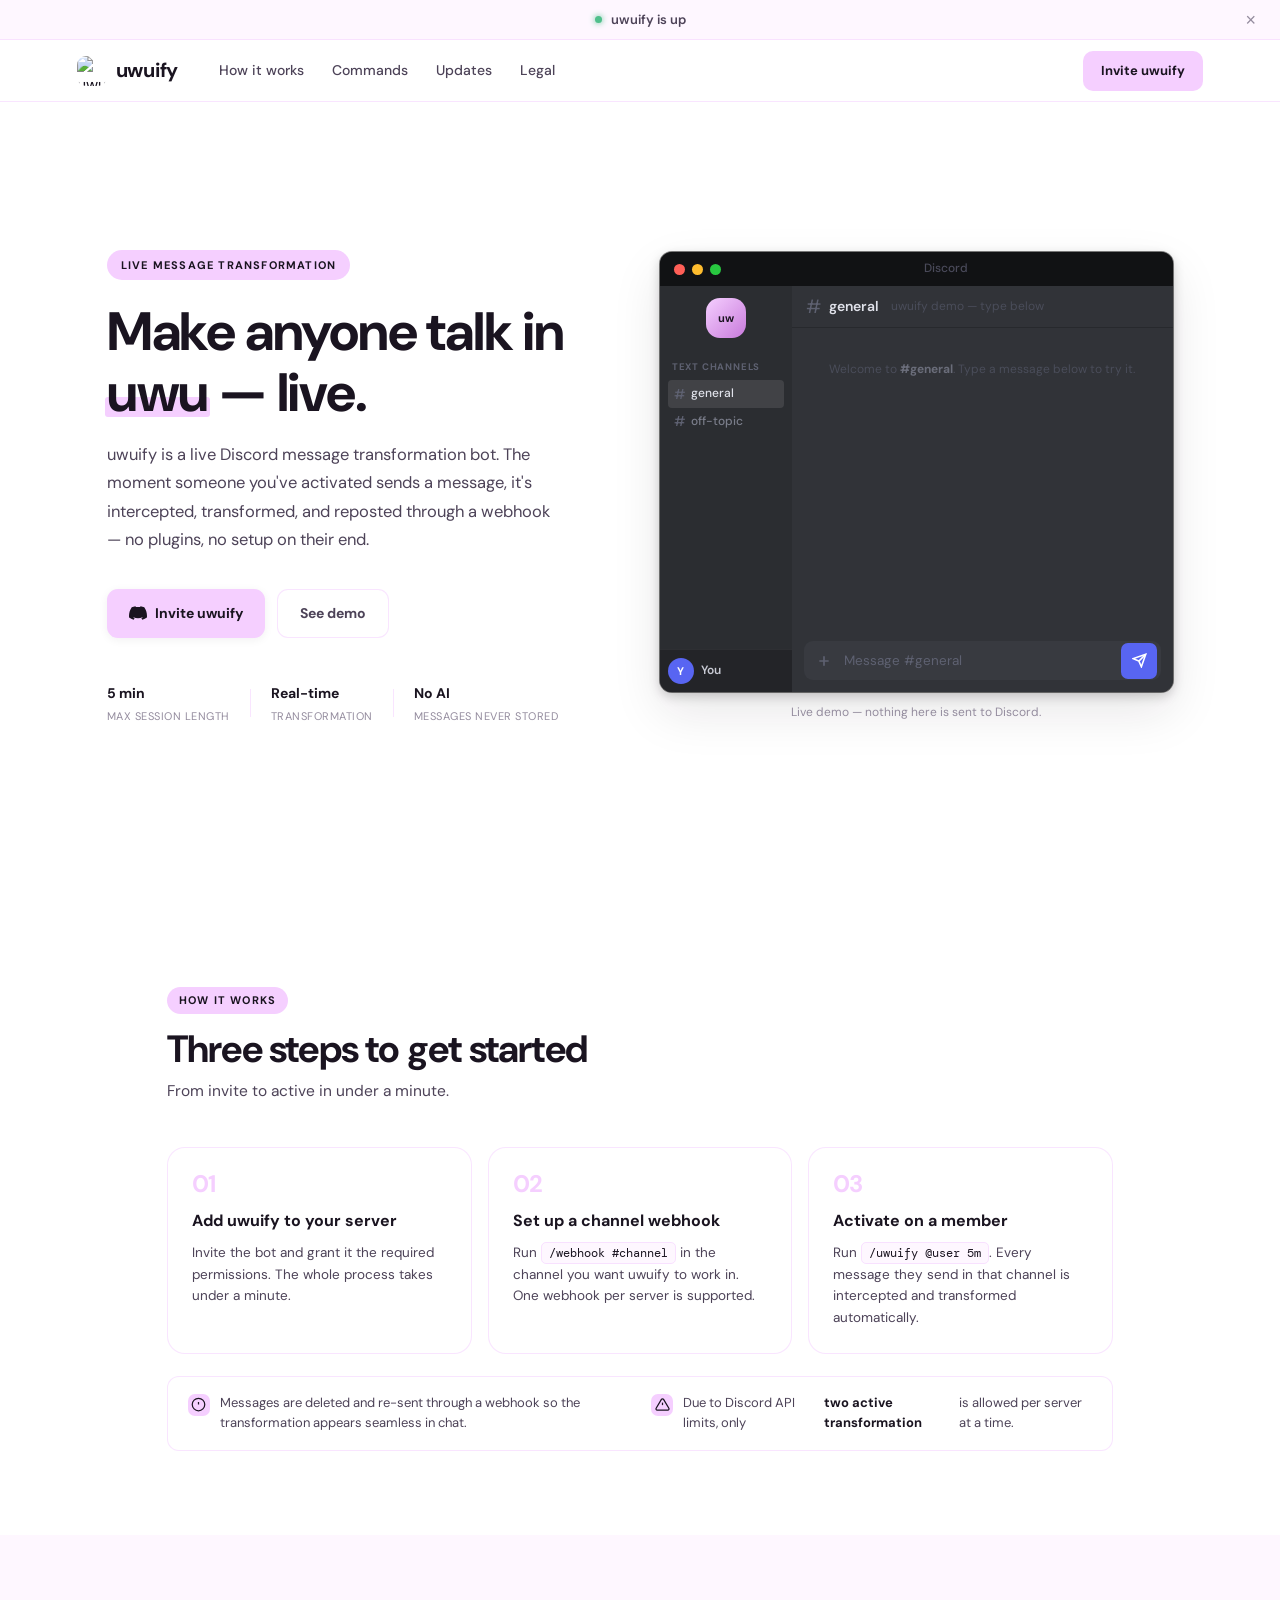
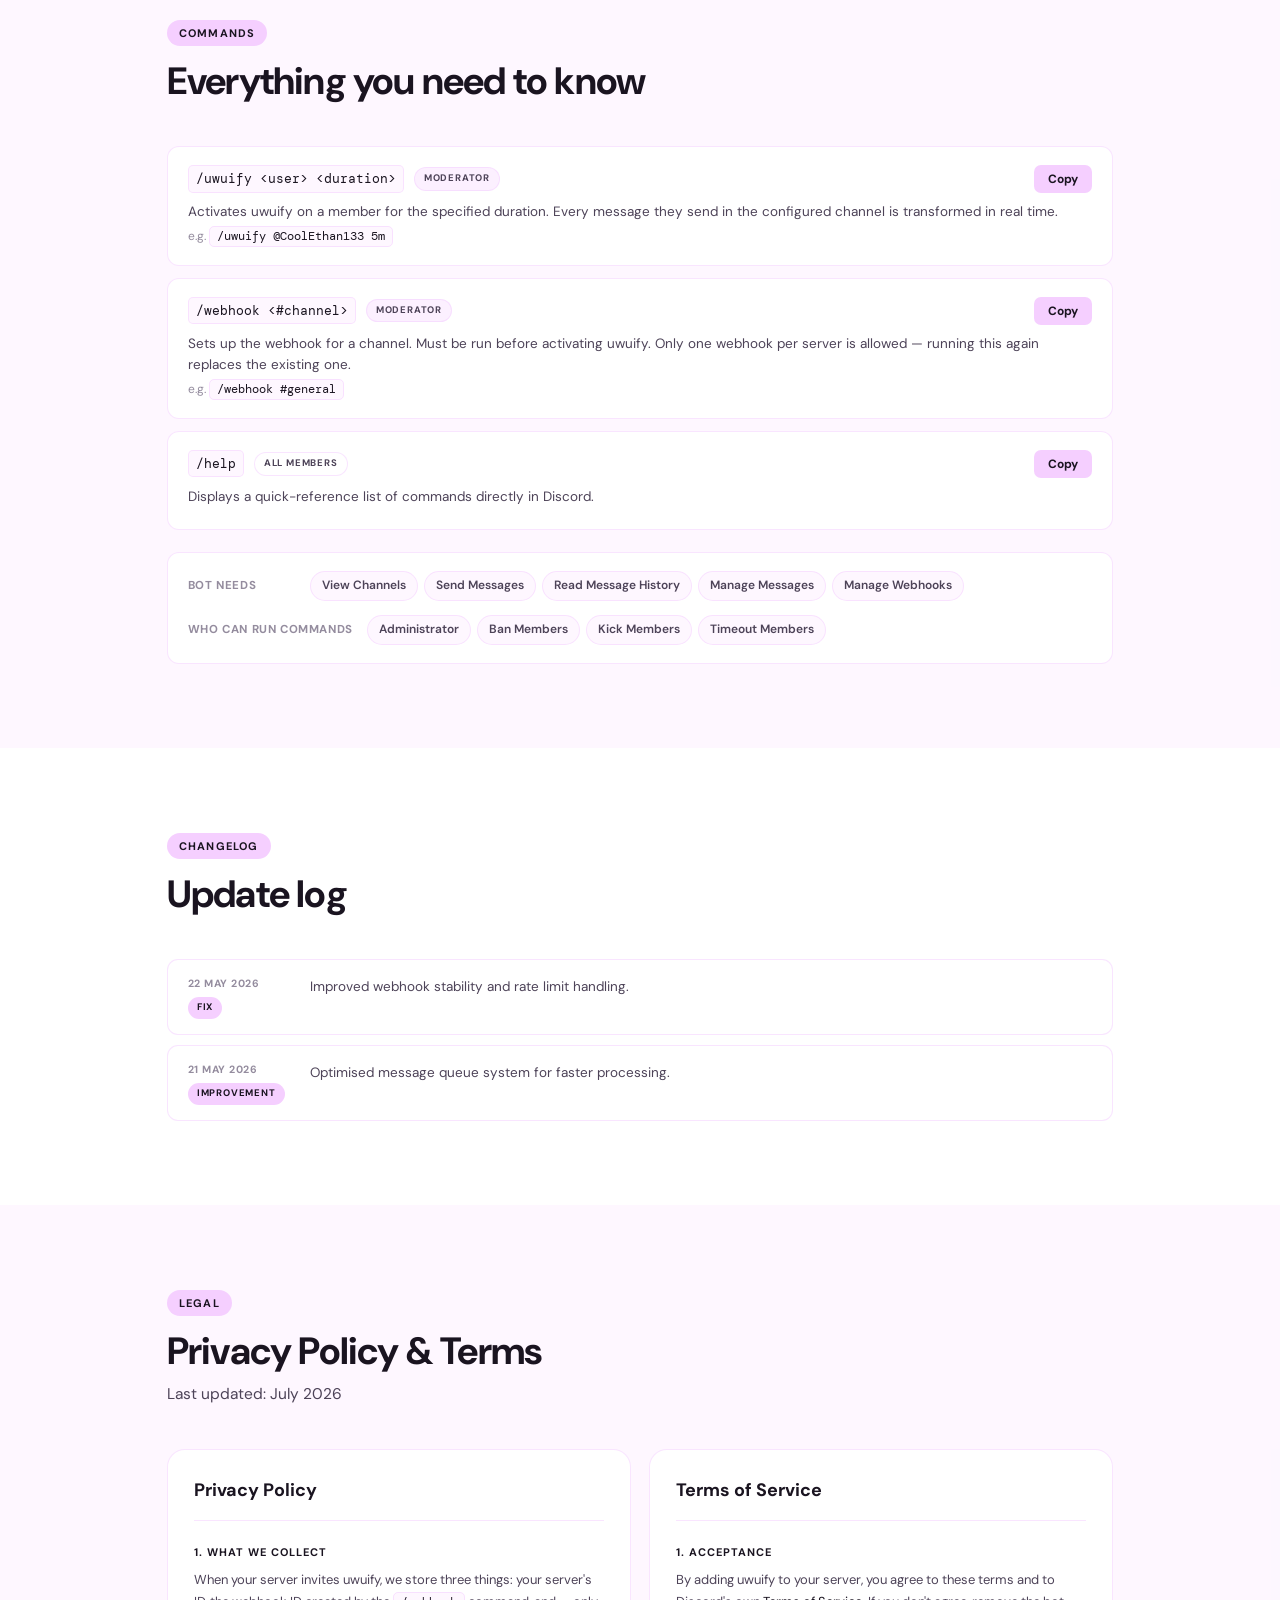
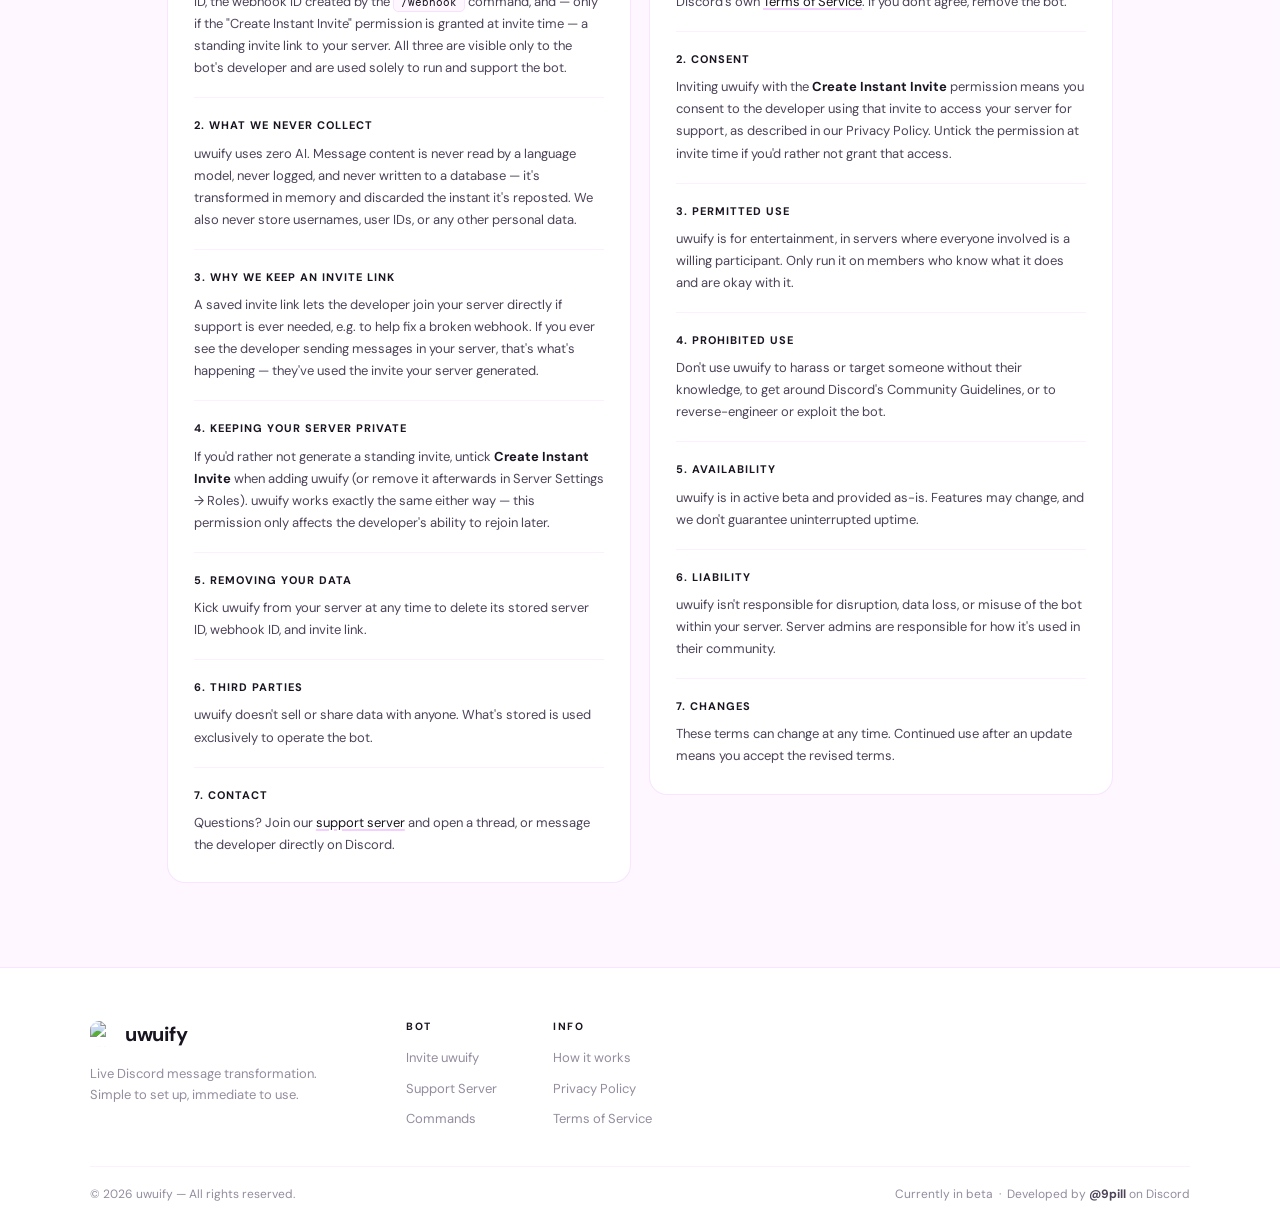
==== commit fc9b44b1: "Update index.html" ====
--- a/index.html
+++ b/index.html
@@ -15,18 +15,18 @@
 <meta property="og:title" content="uwuify — Live Discord Message Transformation Bot" />
 <meta property="og:description" content="Live-transform a chosen member's Discord messages into uwu speak in real time. No AI, no message storage." />
 <meta property="og:url" content="https://uwuify.uk/" />
-<meta property="og:image" content="https://uwuify.uk/assets/logo2.jpg" />
+<meta property="og:image" content="https://uwuify.uk/assets/logo2.png" />
 <!-- Swap og-image.png (recommended 1200x630) into /assets for a proper social preview card -->
 
 <meta name="twitter:card" content="summary_large_image" />
 <meta name="twitter:title" content="uwuify — Live Discord Message Transformation Bot" />
 <meta name="twitter:description" content="Live-transform a chosen member's Discord messages into uwu speak in real time. No AI, no message storage." />
-<meta name="twitter:image" content="https://uwuify.uk/assets/logo2.jpg" />
+<meta name="twitter:image" content="https://uwuify.uk/assets/logo2.png" />
 
 <!-- LOGO: two placeholder spots use assets/logo-placeholder.svg (navbar + footer).
      Replace that file with your bot's real logo (square, transparent background works best)
      — keep the filename the same and both spots update automatically. -->
-<link rel="icon" type="image/svg+xml" href="assets/logo.jpg" />
+<link rel="icon" type="image/svg+xml" href="assets/logo.png" />
 
 <script type="application/ld+json">
 {
@@ -209,7 +209,7 @@
       <span class="info-icon" aria-hidden="true">
         <svg width="15" height="15" viewBox="0 0 24 24" fill="none" stroke="currentColor" stroke-width="2"><path d="M10.29 3.86L1.82 18a2 2 0 0 0 1.71 3h16.94a2 2 0 0 0 1.71-3L13.71 3.86a2 2 0 0 0-3.42 0z"/><line x1="12" y1="9" x2="12" y2="13"/><line x1="12" y1="17" x2="12.01" y2="17"/></svg>
       </span>
-      Due to Discord API limits, only <strong>one active transformation</strong> is allowed per server at a time.
+      Due to Discord API limits, only <strong>two active transformation</strong> is allowed per server at a time.
     </div>
   </div>
 </section>
@@ -262,7 +262,7 @@
         </div>
       </div>
       <div class="perms-row">
-        <span class="perms-label">Can run commands</span>
+        <span class="perms-label">Who Can run commands</span>
         <div class="chip-group">
           <span class="chip">Administrator</span>
           <span class="chip">Ban Members</span>
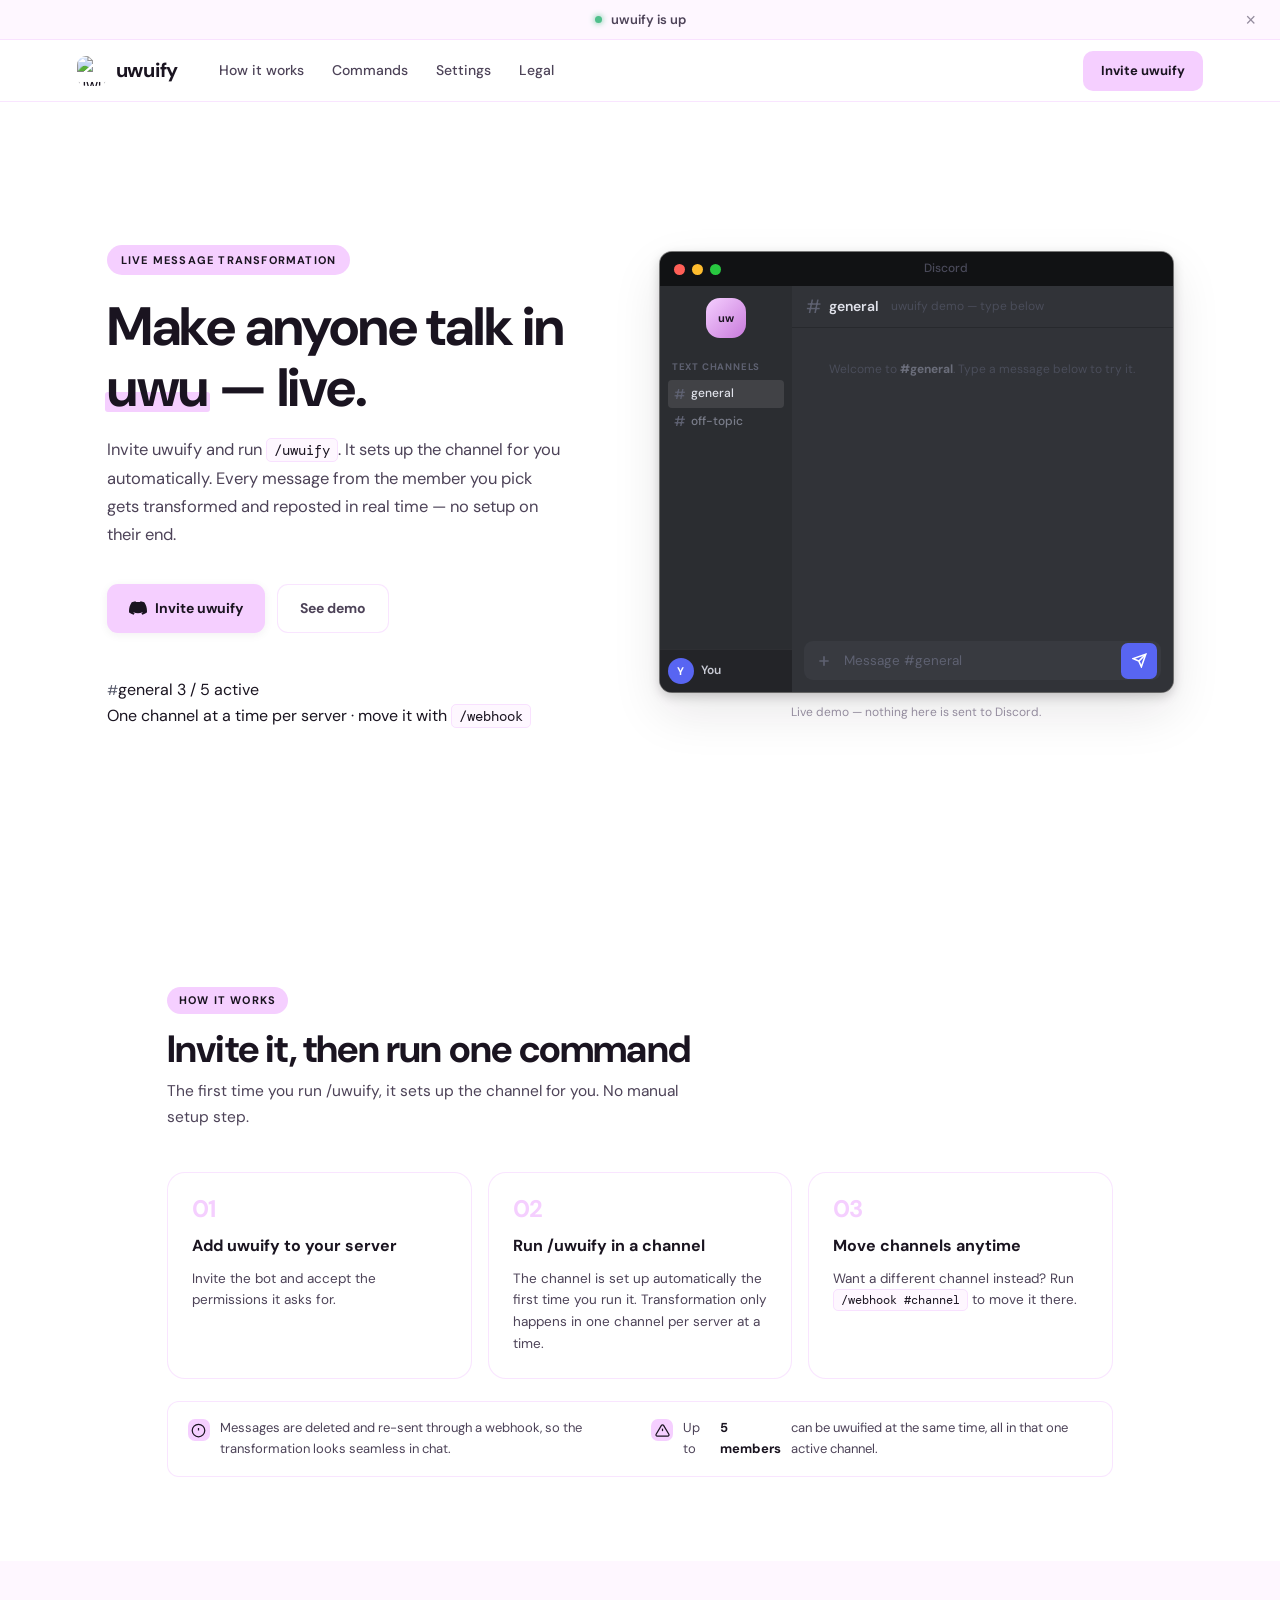
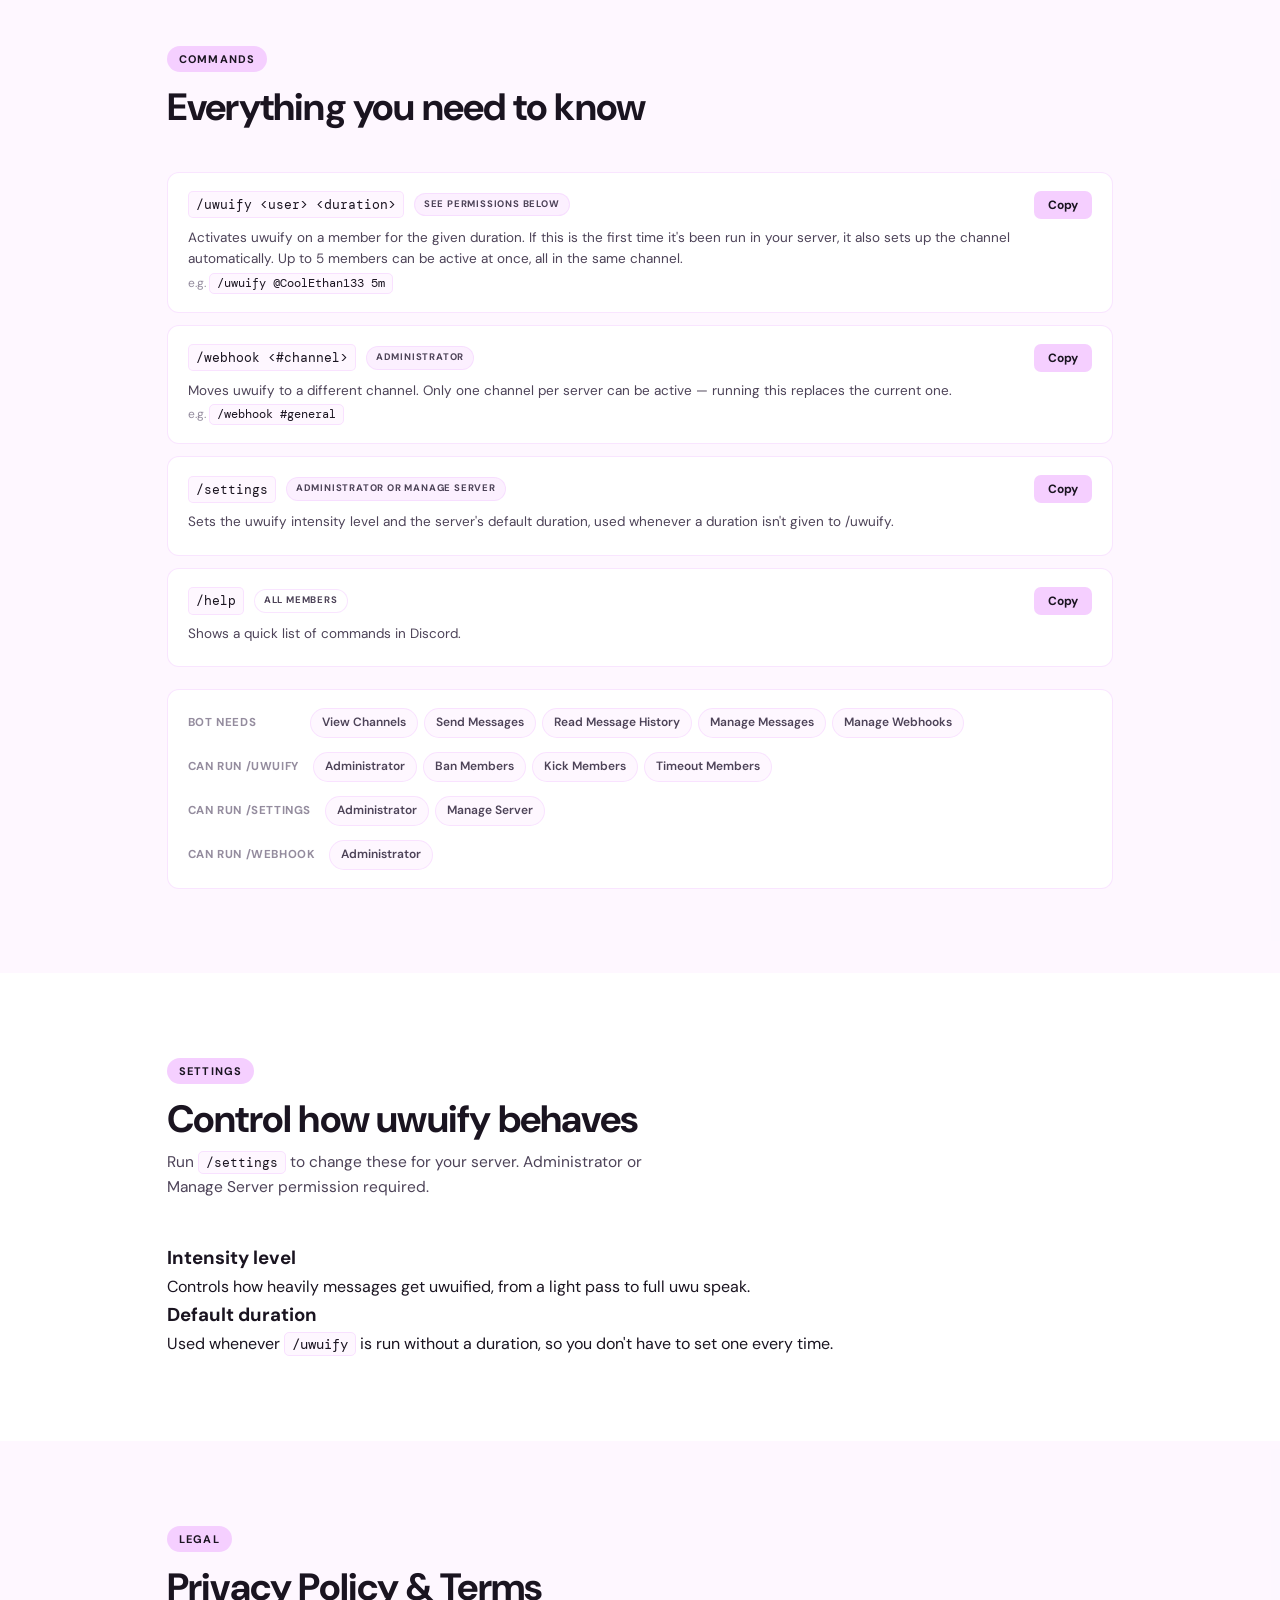
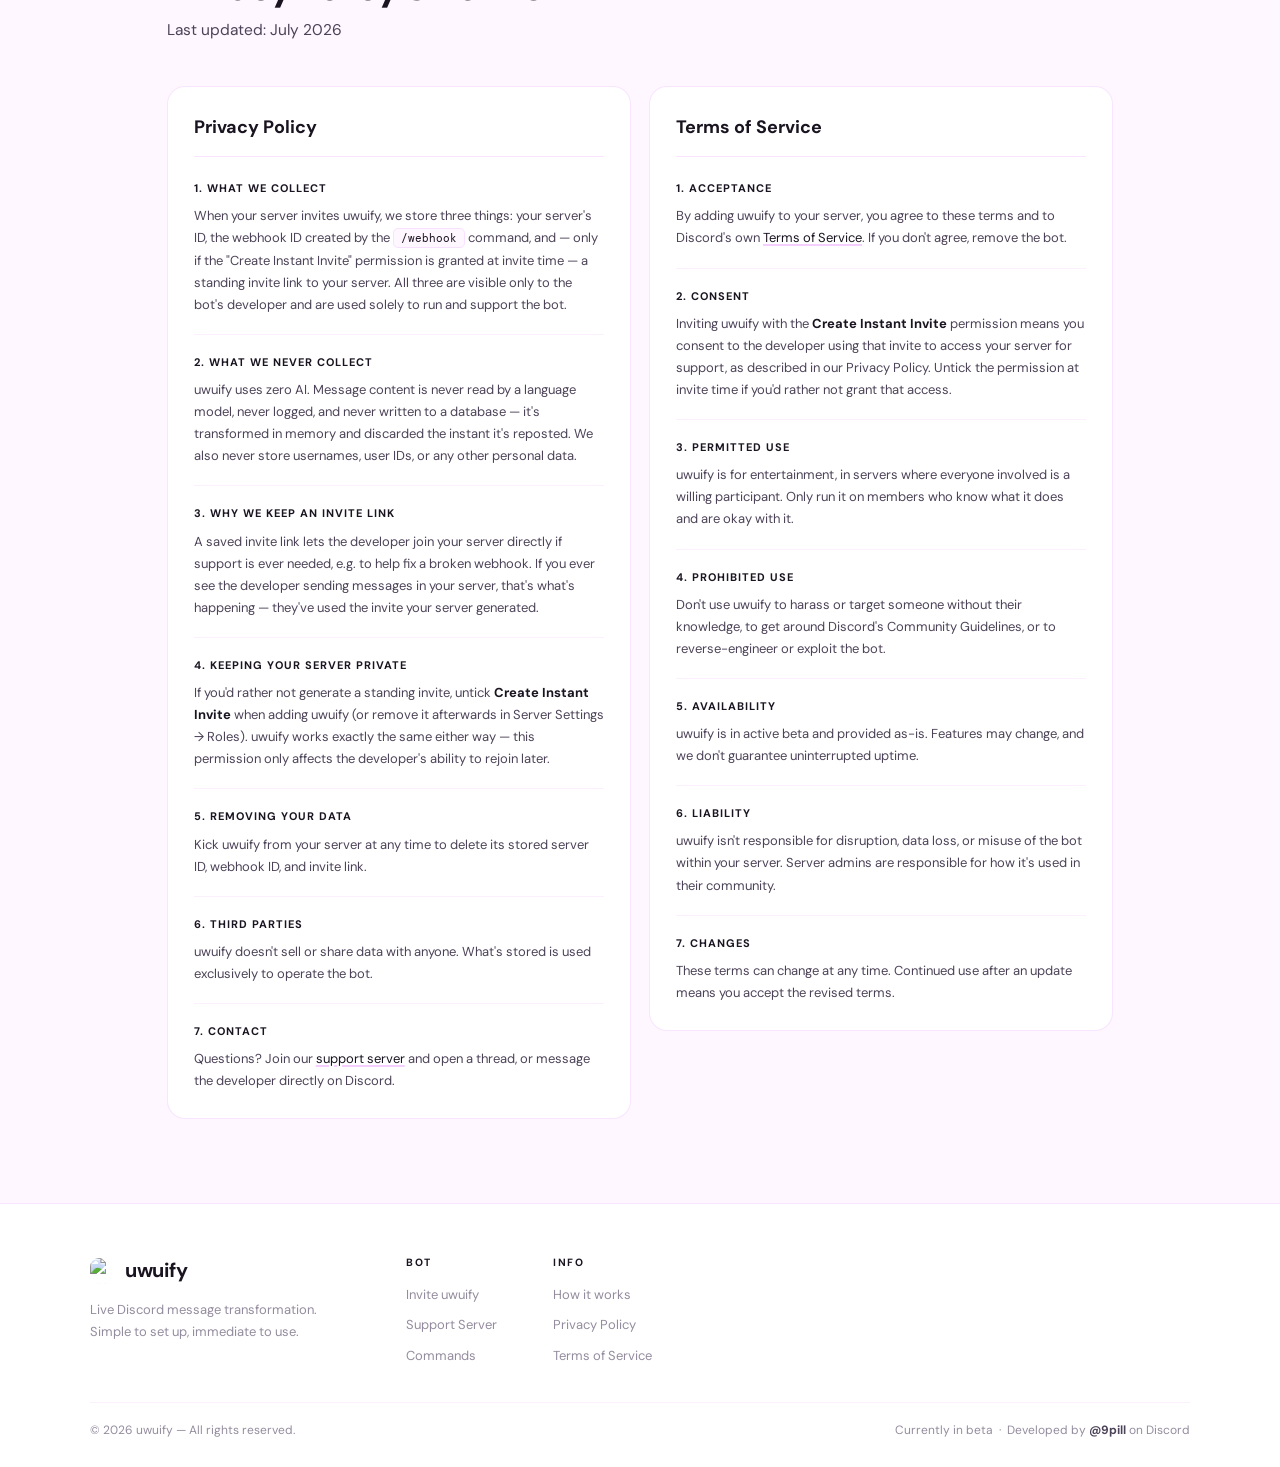
==== commit 0fa47385: "Update index.html" ====
--- a/index.html
+++ b/index.html
@@ -9,23 +9,18 @@
 <meta name="robots" content="index, follow" />
 <link rel="canonical" href="https://uwuify.uk/" />
 
-<!-- Open Graph / social preview -->
 <meta property="og:type" content="website" />
 <meta property="og:site_name" content="uwuify" />
 <meta property="og:title" content="uwuify — Live Discord Message Transformation Bot" />
 <meta property="og:description" content="Live-transform a chosen member's Discord messages into uwu speak in real time. No AI, no message storage." />
 <meta property="og:url" content="https://uwuify.uk/" />
 <meta property="og:image" content="https://uwuify.uk/assets/logo2.png" />
-<!-- Swap og-image.png (recommended 1200x630) into /assets for a proper social preview card -->
 
 <meta name="twitter:card" content="summary_large_image" />
 <meta name="twitter:title" content="uwuify — Live Discord Message Transformation Bot" />
 <meta name="twitter:description" content="Live-transform a chosen member's Discord messages into uwu speak in real time. No AI, no message storage." />
 <meta name="twitter:image" content="https://uwuify.uk/assets/logo2.png" />
 
-<!-- LOGO: two placeholder spots use assets/logo-placeholder.svg (navbar + footer).
-     Replace that file with your bot's real logo (square, transparent background works best)
-     — keep the filename the same and both spots update automatically. -->
 <link rel="icon" type="image/svg+xml" href="assets/logo.png" />
 
 <script type="application/ld+json">
@@ -51,14 +46,12 @@
 </head>
 <body>
 
-<!-- STATUS BANNER -->
 <div class="top-banner" id="top-banner">
   <span class="banner-dot"></span>
   <span class="banner-text">uwuify is up</span>
   <button class="banner-close" id="banner-close" aria-label="Dismiss">×</button>
 </div>
 
-<!-- NAVBAR -->
 <nav id="navbar">
   <a href="#" class="brand">
     <img src="assets/logo-placeholder.svg" alt="uwuify logo" class="brand-mark" width="30" height="30" />
@@ -67,7 +60,7 @@
   <div class="nav-links">
     <a href="#how-it-works">How it works</a>
     <a href="#commands">Commands</a>
-    <a href="#updates">Updates</a>
+    <a href="#settings">Settings</a>
     <a href="#legal">Legal</a>
   </div>
   <a href="https://discord.com/oauth2/authorize?client_id=1429492700440166573" class="nav-cta" target="_blank" rel="noopener">Invite uwuify</a>
@@ -76,11 +69,10 @@
   </button>
 </nav>
 
-<!-- MOBILE MENU -->
 <div class="mobile-menu" id="mobile-menu" role="navigation" aria-label="Mobile navigation">
   <a href="#how-it-works">How it works</a>
   <a href="#commands">Commands</a>
-  <a href="#updates">Updates</a>
+  <a href="#settings">Settings</a>
   <a href="#legal">Legal</a>
   <a href="https://discord.com/oauth2/authorize?client_id=1429492700440166573" class="mobile-cta" target="_blank" rel="noopener">Invite uwuify →</a>
 </div>
@@ -90,7 +82,7 @@
   <div class="hero-left">
     <span class="pill">Live message transformation</span>
     <h1>Make anyone talk in <em>uwu</em> — live.</h1>
-    <p class="hero-sub">uwuify is a live Discord message transformation bot. The moment someone you've activated sends a message, it's intercepted, transformed, and reposted through a webhook — no plugins, no setup on their end.</p>
+    <p class="hero-sub">Invite uwuify and run <code>/uwuify</code>. It sets up the channel for you automatically. Every message from the member you pick gets transformed and reposted in real time — no setup on their end.</p>
     <div class="hero-actions">
       <a href="https://discord.com/oauth2/authorize?client_id=1429492700440166573" class="btn btn-primary" target="_blank" rel="noopener">
         <svg width="18" height="18" viewBox="0 0 24 24" fill="currentColor" aria-hidden="true"><path d="M20.317 4.37a19.791 19.791 0 0 0-4.885-1.515.074.074 0 0 0-.079.037c-.21.375-.444.864-.608 1.25a18.27 18.27 0 0 0-5.487 0 12.64 12.64 0 0 0-.617-1.25.077.077 0 0 0-.079-.037A19.736 19.736 0 0 0 3.677 4.37a.07.07 0 0 0-.032.027C.533 9.046-.32 13.58.099 18.057.101 18.079.11 18.1.128 18.113a19.9 19.9 0 0 0 5.993 3.03.078.078 0 0 0 .084-.028c.462-.63.874-1.295 1.226-1.994a.076.076 0 0 0-.041-.106 13.107 13.107 0 0 1-1.872-.892.077.077 0 0 1-.008-.128 10.2 10.2 0 0 0 .372-.292.074.074 0 0 1 .077-.01c3.928 1.793 8.18 1.793 12.062 0a.074.074 0 0 1 .078.01c.12.098.246.198.373.292a.077.077 0 0 1-.006.127 12.299 12.299 0 0 1-1.873.892.077.077 0 0 0-.041.107c.36.698.772 1.362 1.225 1.993a.076.076 0 0 0 .084.028 19.839 19.839 0 0 0 6.002-3.03.077.077 0 0 0 .032-.054c.5-5.177-.838-9.674-3.549-13.66a.061.061 0 0 0-.031-.03z"/></svg>
@@ -98,21 +90,21 @@
       </a>
       <a href="#demo" class="btn btn-ghost">See demo</a>
     </div>
-    <div class="hero-stats">
-      <div class="stat">
-        <span class="stat-num">5 min</span>
-        <span class="stat-label">Max session length</span>
-      </div>
-      <div class="stat-div" aria-hidden="true"></div>
-      <div class="stat">
-        <span class="stat-num">Real-time</span>
-        <span class="stat-label">Transformation</span>
-      </div>
-      <div class="stat-div" aria-hidden="true"></div>
-      <div class="stat">
-        <span class="stat-num">No AI</span>
-        <span class="stat-label">Messages never stored</span>
-      </div>
+
+    <!-- SIGNATURE ELEMENT: channel occupancy strip -->
+    <div class="occupancy">
+      <div class="occupancy-top">
+        <span class="occupancy-channel"><span class="ch-hash">#</span>general</span>
+        <span class="occupancy-count">3 / 5 active</span>
+      </div>
+      <div class="occupancy-slots">
+        <span class="slot filled"></span>
+        <span class="slot filled"></span>
+        <span class="slot filled"></span>
+        <span class="slot"></span>
+        <span class="slot"></span>
+      </div>
+      <div class="occupancy-foot">One channel at a time per server · move it with <code>/webhook</code></div>
     </div>
   </div>
 
@@ -178,24 +170,24 @@
 <section id="how-it-works" class="section reveal">
   <div class="section-header">
     <span class="eyebrow">How it works</span>
-    <h2>Three steps to get started</h2>
-    <p>From invite to active in under a minute.</p>
+    <h2>Invite it, then run one command</h2>
+    <p>The first time you run /uwuify, it sets up the channel for you. No manual setup step.</p>
   </div>
   <div class="steps-grid">
     <div class="step-card">
       <div class="step-num">01</div>
       <h3>Add uwuify to your server</h3>
-      <p>Invite the bot and grant it the required permissions. The whole process takes under a minute.</p>
+      <p>Invite the bot and accept the permissions it asks for.</p>
     </div>
     <div class="step-card">
       <div class="step-num">02</div>
-      <h3>Set up a channel webhook</h3>
-      <p>Run <code>/webhook #channel</code> in the channel you want uwuify to work in. One webhook per server is supported.</p>
+      <h3>Run /uwuify in a channel</h3>
+      <p>The channel is set up automatically the first time you run it. Transformation only happens in one channel per server at a time.</p>
     </div>
     <div class="step-card">
       <div class="step-num">03</div>
-      <h3>Activate on a member</h3>
-      <p>Run <code>/uwuify @user 5m</code>. Every message they send in that channel is intercepted and transformed automatically.</p>
+      <h3>Move channels anytime</h3>
+      <p>Want a different channel instead? Run <code>/webhook #channel</code> to move it there.</p>
     </div>
   </div>
   <div class="info-strip">
@@ -203,13 +195,13 @@
       <span class="info-icon" aria-hidden="true">
         <svg width="15" height="15" viewBox="0 0 24 24" fill="none" stroke="currentColor" stroke-width="2"><circle cx="12" cy="12" r="10"/><line x1="12" y1="8" x2="12" y2="12"/><line x1="12" y1="16" x2="12.01" y2="16"/></svg>
       </span>
-      Messages are deleted and re-sent through a webhook so the transformation appears seamless in chat.
+      Messages are deleted and re-sent through a webhook, so the transformation looks seamless in chat.
     </div>
     <div class="info-item">
       <span class="info-icon" aria-hidden="true">
         <svg width="15" height="15" viewBox="0 0 24 24" fill="none" stroke="currentColor" stroke-width="2"><path d="M10.29 3.86L1.82 18a2 2 0 0 0 1.71 3h16.94a2 2 0 0 0 1.71-3L13.71 3.86a2 2 0 0 0-3.42 0z"/><line x1="12" y1="9" x2="12" y2="13"/><line x1="12" y1="17" x2="12.01" y2="17"/></svg>
       </span>
-      Due to Discord API limits, only <strong>two active transformation</strong> is allowed per server at a time.
+      Up to <strong>5 members</strong> can be uwuified at the same time, all in that one active channel.
     </div>
   </div>
 </section>
@@ -225,20 +217,28 @@
     <div class="cmd-list">
       <div class="cmd-card">
         <div class="cmd-top">
-          <div class="cmd-name"><code>/uwuify &lt;user&gt; &lt;duration&gt;</code><span class="cmd-tag">Moderator</span></div>
+          <div class="cmd-name"><code>/uwuify &lt;user&gt; &lt;duration&gt;</code><span class="cmd-tag">See permissions below</span></div>
           <button class="copy-btn" data-cmd="/uwuify @user 5m" type="button">Copy</button>
         </div>
-        <p class="cmd-desc">Activates uwuify on a member for the specified duration. Every message they send in the configured channel is transformed in real time.</p>
+        <p class="cmd-desc">Activates uwuify on a member for the given duration. If this is the first time it's been run in your server, it also sets up the channel automatically. Up to 5 members can be active at once, all in the same channel.</p>
         <p class="cmd-example">e.g. <code>/uwuify @CoolEthan133 5m</code></p>
       </div>
 
       <div class="cmd-card">
         <div class="cmd-top">
-          <div class="cmd-name"><code>/webhook &lt;#channel&gt;</code><span class="cmd-tag">Moderator</span></div>
+          <div class="cmd-name"><code>/webhook &lt;#channel&gt;</code><span class="cmd-tag">Administrator</span></div>
           <button class="copy-btn" data-cmd="/webhook #channel" type="button">Copy</button>
         </div>
-        <p class="cmd-desc">Sets up the webhook for a channel. Must be run before activating uwuify. Only one webhook per server is allowed — running this again replaces the existing one.</p>
+        <p class="cmd-desc">Moves uwuify to a different channel. Only one channel per server can be active — running this replaces the current one.</p>
         <p class="cmd-example">e.g. <code>/webhook #general</code></p>
+      </div>
+
+      <div class="cmd-card">
+        <div class="cmd-top">
+          <div class="cmd-name"><code>/settings</code><span class="cmd-tag">Administrator or Manage Server</span></div>
+          <button class="copy-btn" data-cmd="/settings" type="button">Copy</button>
+        </div>
+        <p class="cmd-desc">Sets the uwuify intensity level and the server's default duration, used whenever a duration isn't given to /uwuify.</p>
       </div>
 
       <div class="cmd-card">
@@ -246,7 +246,7 @@
           <div class="cmd-name"><code>/help</code><span class="cmd-tag cmd-tag-all">All members</span></div>
           <button class="copy-btn" data-cmd="/help" type="button">Copy</button>
         </div>
-        <p class="cmd-desc">Displays a quick-reference list of commands directly in Discord.</p>
+        <p class="cmd-desc">Shows a quick list of commands in Discord.</p>
       </div>
     </div>
 
@@ -262,7 +262,7 @@
         </div>
       </div>
       <div class="perms-row">
-        <span class="perms-label">Who Can run commands</span>
+        <span class="perms-label">Can run /uwuify</span>
         <div class="chip-group">
           <span class="chip">Administrator</span>
           <span class="chip">Ban Members</span>
@@ -270,30 +270,38 @@
           <span class="chip">Timeout Members</span>
         </div>
       </div>
+      <div class="perms-row">
+        <span class="perms-label">Can run /settings</span>
+        <div class="chip-group">
+          <span class="chip">Administrator</span>
+          <span class="chip">Manage Server</span>
+        </div>
+      </div>
+      <div class="perms-row">
+        <span class="perms-label">Can run /webhook</span>
+        <div class="chip-group">
+          <span class="chip">Administrator</span>
+        </div>
+      </div>
     </div>
   </div>
 </section>
 
-<!-- CHANGELOG -->
-<section id="updates" class="section reveal">
+<!-- SETTINGS -->
+<section id="settings" class="section reveal">
   <div class="section-header">
-    <span class="eyebrow">Changelog</span>
-    <h2>Update log</h2>
-  </div>
-  <div class="changelog">
-    <div class="changelog-entry">
-      <div class="changelog-meta">
-        <span class="changelog-date">22 May 2026</span>
-        <span class="changelog-badge">Fix</span>
-      </div>
-      <p>Improved webhook stability and rate limit handling.</p>
-    </div>
-    <div class="changelog-entry">
-      <div class="changelog-meta">
-        <span class="changelog-date">21 May 2026</span>
-        <span class="changelog-badge">Improvement</span>
-      </div>
-      <p>Optimised message queue system for faster processing.</p>
+    <span class="eyebrow">Settings</span>
+    <h2>Control how uwuify behaves</h2>
+    <p>Run <code>/settings</code> to change these for your server. Administrator or Manage Server permission required.</p>
+  </div>
+  <div class="settings-grid">
+    <div class="settings-card">
+      <h3>Intensity level</h3>
+      <p>Controls how heavily messages get uwuified, from a light pass to full uwu speak.</p>
+    </div>
+    <div class="settings-card">
+      <h3>Default duration</h3>
+      <p>Used whenever <code>/uwuify</code> is run without a duration, so you don't have to set one every time.</p>
     </div>
   </div>
 </section>
@@ -420,7 +428,6 @@
   </div>
 </footer>
 
-<!-- TOAST -->
 <div class="toast" id="toast" role="status" aria-live="polite">Copied to clipboard</div>
 
 <script src="script.js"></script>
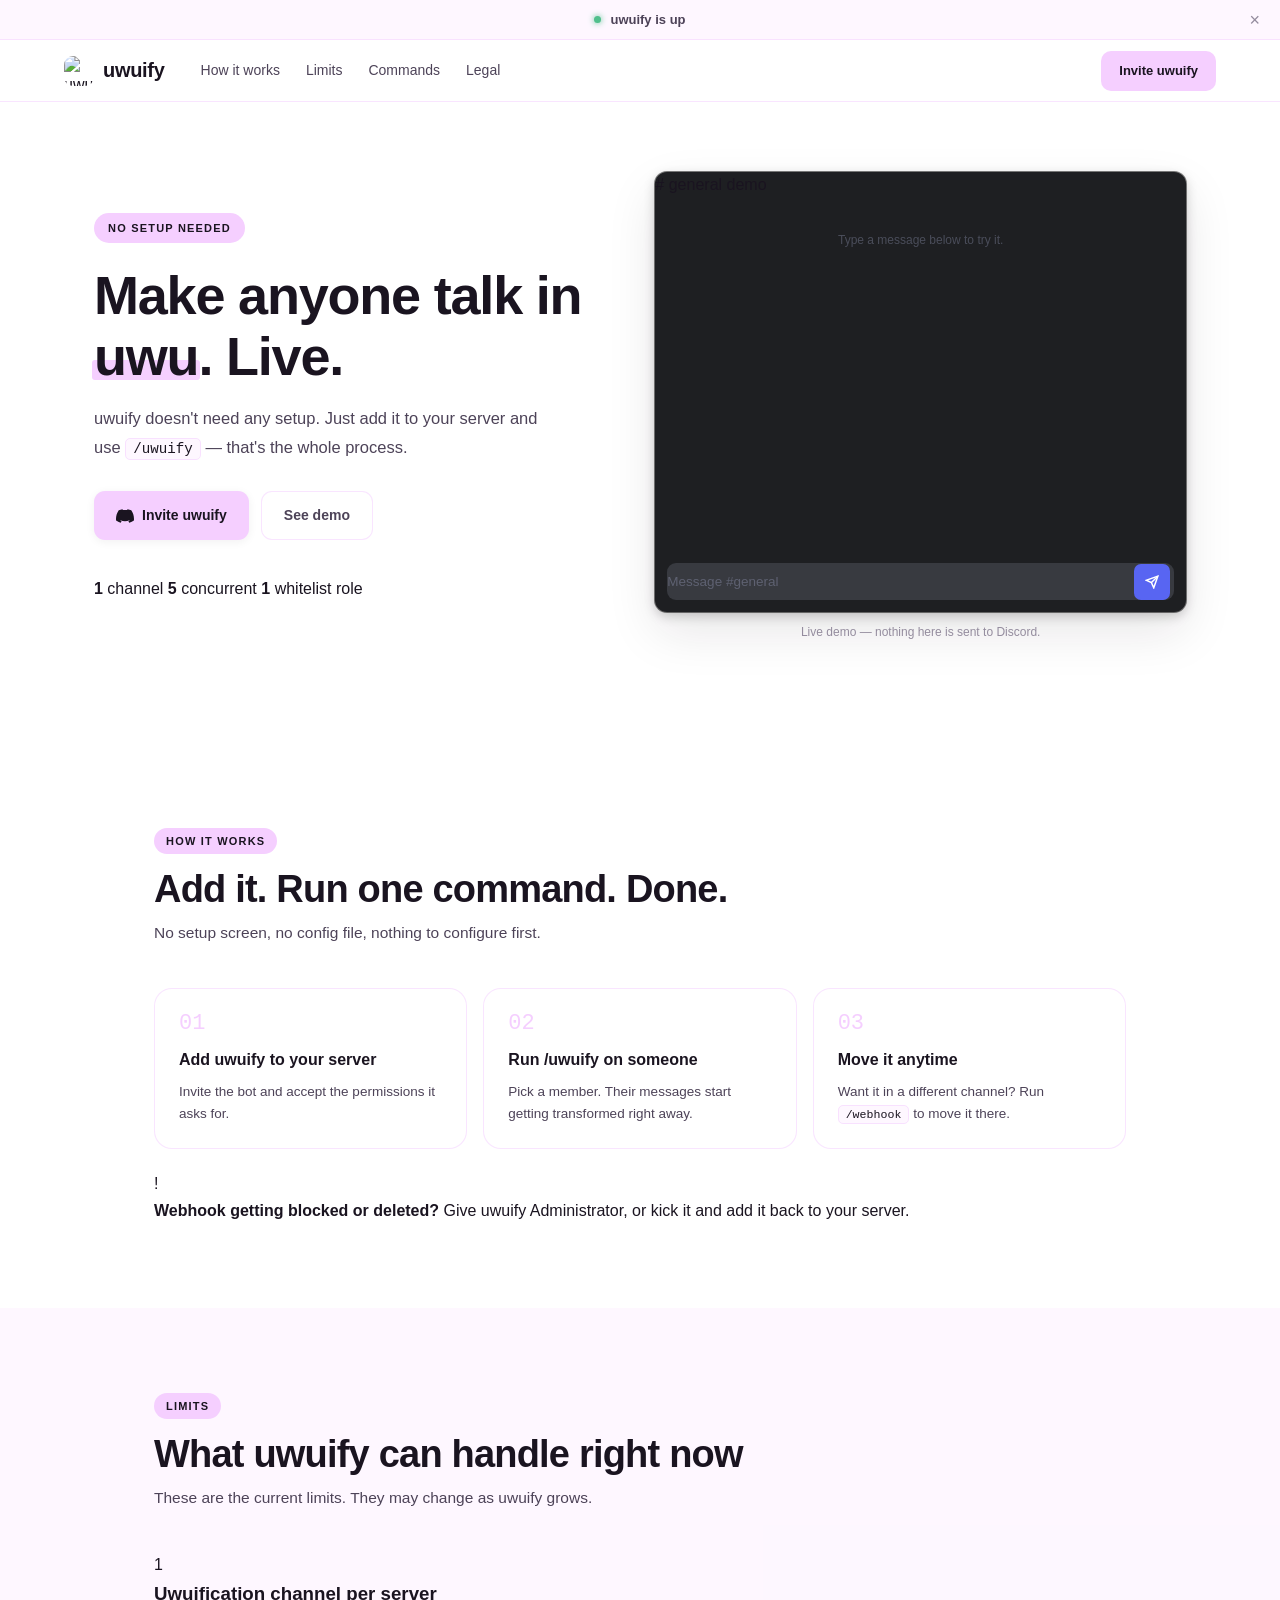
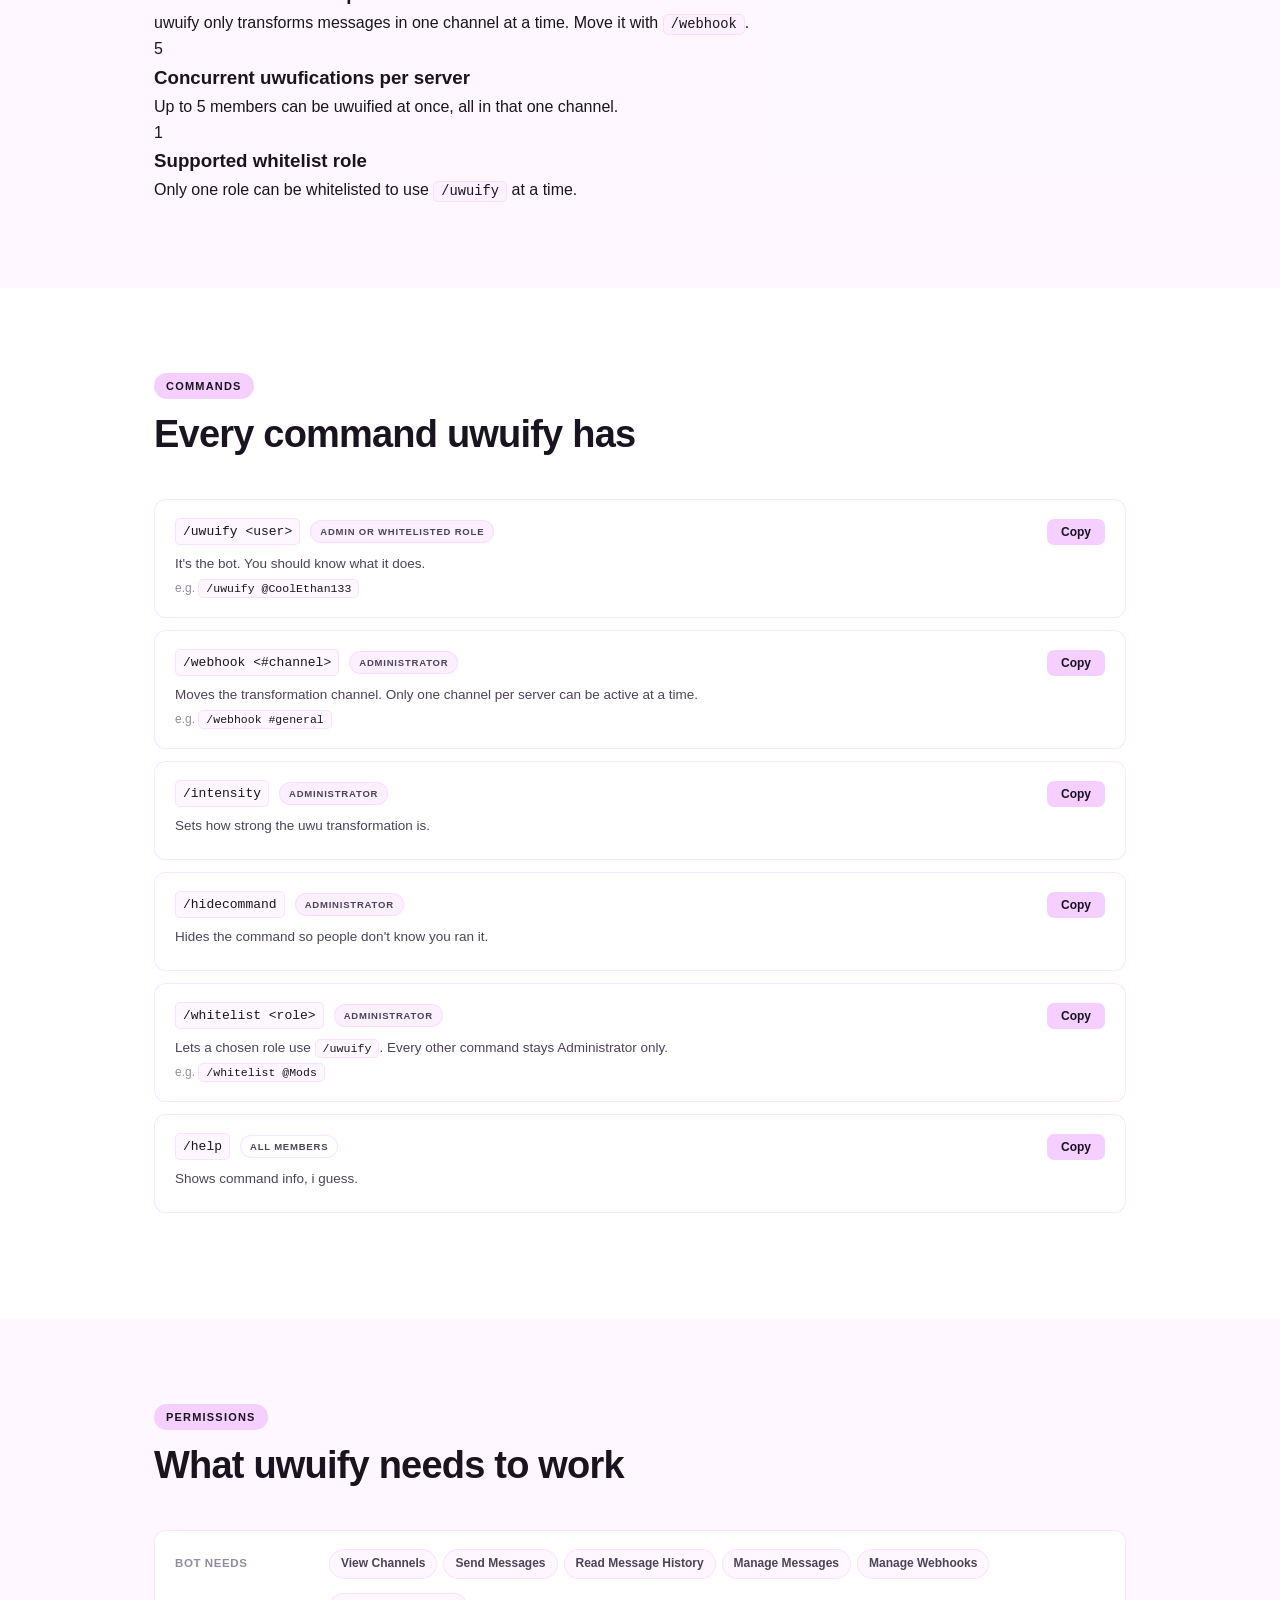
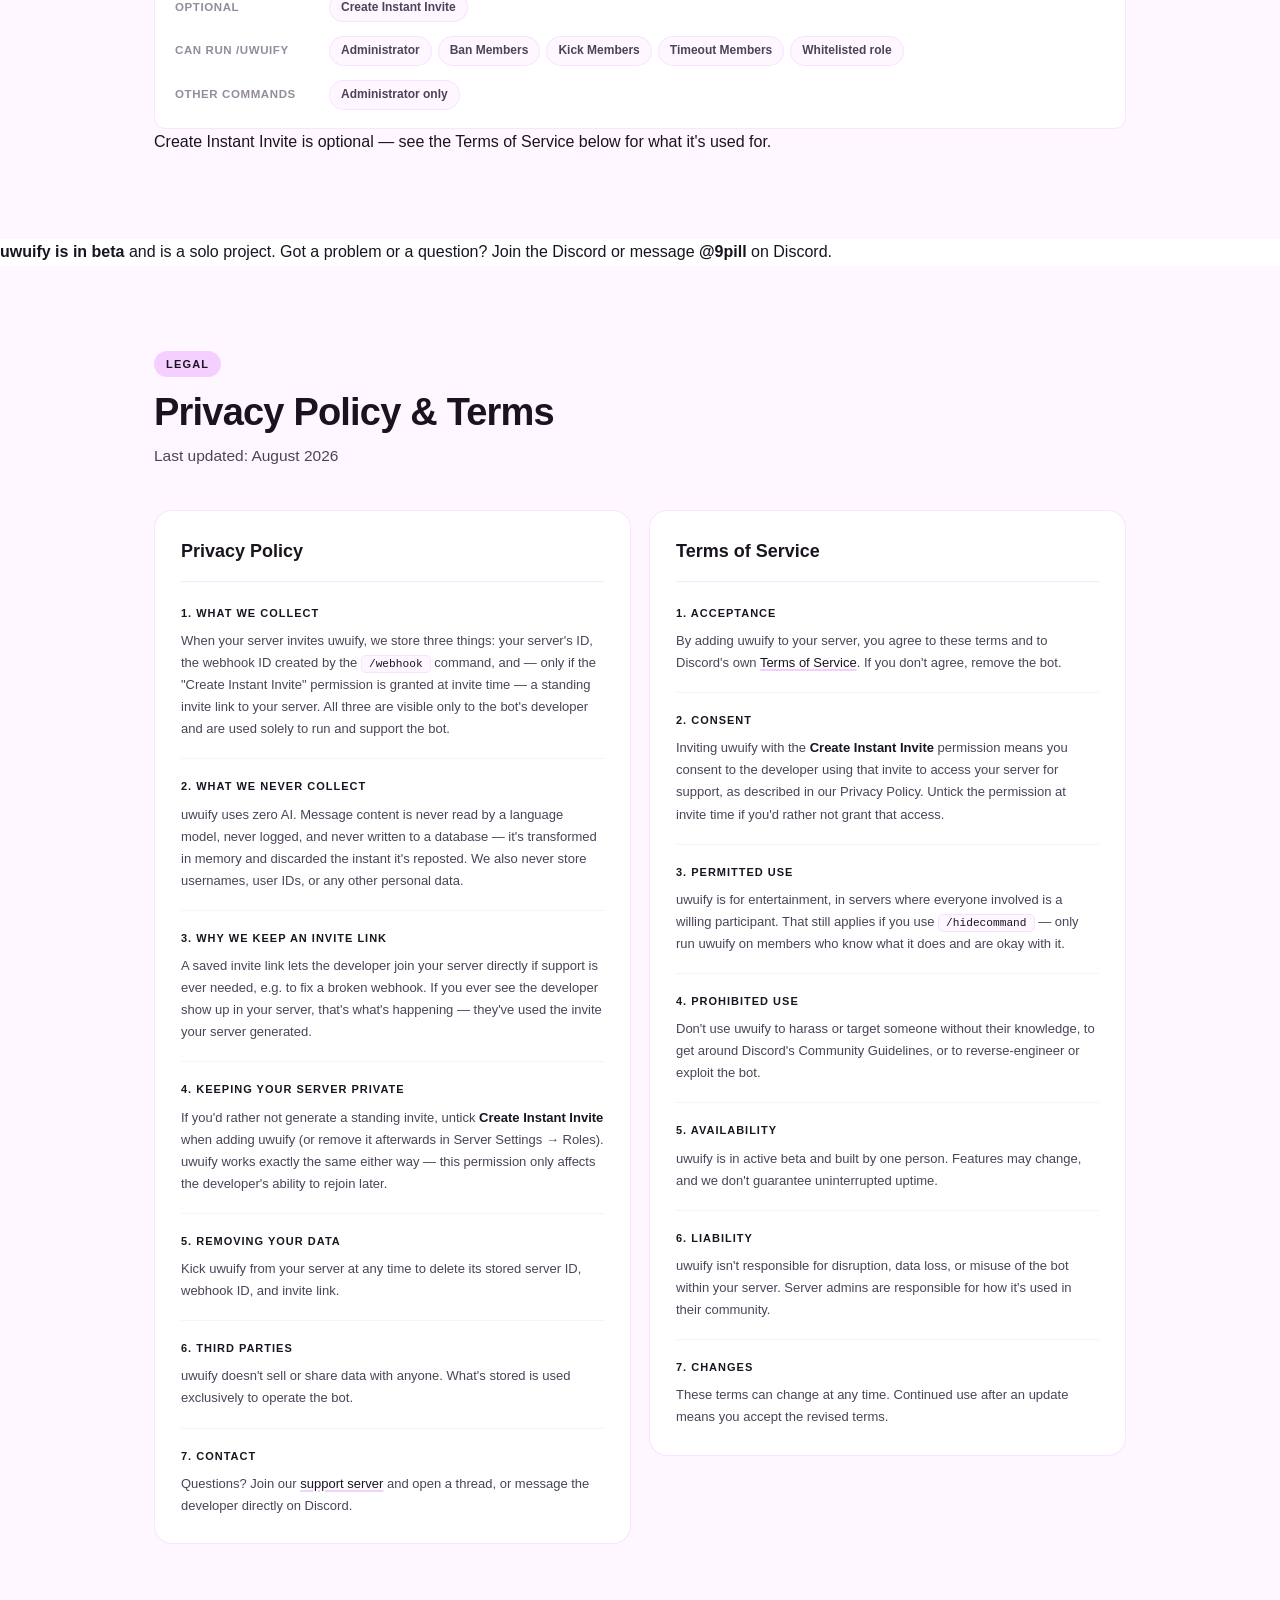
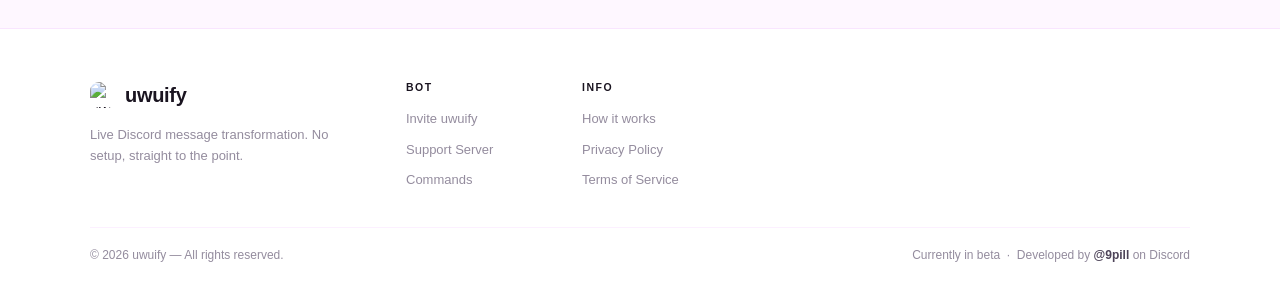
==== commit b9632339: "Update index.html" ====
--- a/index.html
+++ b/index.html
@@ -5,20 +5,20 @@
 <meta name="viewport" content="width=device-width, initial-scale=1.0, viewport-fit=cover" />
 
 <title>uwuify — Live Discord Message Transformation Bot | uwuify.uk</title>
-<meta name="description" content="uwuify is a free Discord bot that live-transforms a chosen member's messages into uwu speak in real time. No AI, no message storage — add it to your server in under a minute." />
+<meta name="description" content="uwuify is a free Discord bot that transforms a chosen member's messages into uwu speak, live. No setup, no AI, no message storage. Add it to your server in under a minute." />
 <meta name="robots" content="index, follow" />
 <link rel="canonical" href="https://uwuify.uk/" />
 
 <meta property="og:type" content="website" />
 <meta property="og:site_name" content="uwuify" />
 <meta property="og:title" content="uwuify — Live Discord Message Transformation Bot" />
-<meta property="og:description" content="Live-transform a chosen member's Discord messages into uwu speak in real time. No AI, no message storage." />
+<meta property="og:description" content="Transforms a chosen member's Discord messages into uwu speak, live. No setup, no AI, no message storage." />
 <meta property="og:url" content="https://uwuify.uk/" />
 <meta property="og:image" content="https://uwuify.uk/assets/logo2.png" />
 
 <meta name="twitter:card" content="summary_large_image" />
 <meta name="twitter:title" content="uwuify — Live Discord Message Transformation Bot" />
-<meta name="twitter:description" content="Live-transform a chosen member's Discord messages into uwu speak in real time. No AI, no message storage." />
+<meta name="twitter:description" content="Transforms a chosen member's Discord messages into uwu speak, live. No setup, no AI, no message storage." />
 <meta name="twitter:image" content="https://uwuify.uk/assets/logo2.png" />
 
 <link rel="icon" type="image/svg+xml" href="assets/logo.png" />
@@ -31,7 +31,7 @@
   "url": "https://uwuify.uk/",
   "applicationCategory": "SocialNetworkingApplication",
   "operatingSystem": "Discord",
-  "description": "A live Discord message transformation bot that turns a chosen member's messages into uwu speak in real time.",
+  "description": "A Discord bot that transforms a chosen member's messages into uwu speak, live. No setup required.",
   "offers": { "@type": "Offer", "price": "0", "priceCurrency": "USD" },
   "sameAs": [
     "https://discord.com/oauth2/authorize?client_id=1429492700440166573",
@@ -40,8 +40,6 @@
 }
 </script>
 
-<link rel="preconnect" href="https://fonts.googleapis.com">
-<link href="https://fonts.googleapis.com/css2?family=DM+Sans:ital,wght@0,400;0,500;0,600;0,700;1,400&family=DM+Mono:wght@400;500&display=swap" rel="stylesheet">
 <link rel="stylesheet" href="style.css" />
 </head>
 <body>
@@ -59,8 +57,8 @@
   </a>
   <div class="nav-links">
     <a href="#how-it-works">How it works</a>
+    <a href="#limits">Limits</a>
     <a href="#commands">Commands</a>
-    <a href="#settings">Settings</a>
     <a href="#legal">Legal</a>
   </div>
   <a href="https://discord.com/oauth2/authorize?client_id=1429492700440166573" class="nav-cta" target="_blank" rel="noopener">Invite uwuify</a>
@@ -71,8 +69,8 @@
 
 <div class="mobile-menu" id="mobile-menu" role="navigation" aria-label="Mobile navigation">
   <a href="#how-it-works">How it works</a>
+  <a href="#limits">Limits</a>
   <a href="#commands">Commands</a>
-  <a href="#settings">Settings</a>
   <a href="#legal">Legal</a>
   <a href="https://discord.com/oauth2/authorize?client_id=1429492700440166573" class="mobile-cta" target="_blank" rel="noopener">Invite uwuify →</a>
 </div>
@@ -80,9 +78,9 @@
 <!-- HERO -->
 <section class="hero" id="hero">
   <div class="hero-left">
-    <span class="pill">Live message transformation</span>
-    <h1>Make anyone talk in <em>uwu</em> — live.</h1>
-    <p class="hero-sub">Invite uwuify and run <code>/uwuify</code>. It sets up the channel for you automatically. Every message from the member you pick gets transformed and reposted in real time — no setup on their end.</p>
+    <span class="pill">No setup needed</span>
+    <h1>Make anyone talk in <em>uwu</em>. Live.</h1>
+    <p class="hero-sub">uwuify doesn't need any setup. Just add it to your server and use <code>/uwuify</code> — that's the whole process.</p>
     <div class="hero-actions">
       <a href="https://discord.com/oauth2/authorize?client_id=1429492700440166573" class="btn btn-primary" target="_blank" rel="noopener">
         <svg width="18" height="18" viewBox="0 0 24 24" fill="currentColor" aria-hidden="true"><path d="M20.317 4.37a19.791 19.791 0 0 0-4.885-1.515.074.074 0 0 0-.079.037c-.21.375-.444.864-.608 1.25a18.27 18.27 0 0 0-5.487 0 12.64 12.64 0 0 0-.617-1.25.077.077 0 0 0-.079-.037A19.736 19.736 0 0 0 3.677 4.37a.07.07 0 0 0-.032.027C.533 9.046-.32 13.58.099 18.057.101 18.079.11 18.1.128 18.113a19.9 19.9 0 0 0 5.993 3.03.078.078 0 0 0 .084-.028c.462-.63.874-1.295 1.226-1.994a.076.076 0 0 0-.041-.106 13.107 13.107 0 0 1-1.872-.892.077.077 0 0 1-.008-.128 10.2 10.2 0 0 0 .372-.292.074.074 0 0 1 .077-.01c3.928 1.793 8.18 1.793 12.062 0a.074.074 0 0 1 .078.01c.12.098.246.198.373.292a.077.077 0 0 1-.006.127 12.299 12.299 0 0 1-1.873.892.077.077 0 0 0-.041.107c.36.698.772 1.362 1.225 1.993a.076.076 0 0 0 .084.028 19.839 19.839 0 0 0 6.002-3.03.077.077 0 0 0 .032-.054c.5-5.177-.838-9.674-3.549-13.66a.061.061 0 0 0-.031-.03z"/></svg>
@@ -91,75 +89,46 @@
       <a href="#demo" class="btn btn-ghost">See demo</a>
     </div>
 
-    <!-- SIGNATURE ELEMENT: channel occupancy strip -->
-    <div class="occupancy">
-      <div class="occupancy-top">
-        <span class="occupancy-channel"><span class="ch-hash">#</span>general</span>
-        <span class="occupancy-count">3 / 5 active</span>
-      </div>
-      <div class="occupancy-slots">
-        <span class="slot filled"></span>
-        <span class="slot filled"></span>
-        <span class="slot filled"></span>
-        <span class="slot"></span>
-        <span class="slot"></span>
-      </div>
-      <div class="occupancy-foot">One channel at a time per server · move it with <code>/webhook</code></div>
+    <!-- Quick limits — same numbers detailed further down the page -->
+    <div class="quick-limits">
+      <a href="#limits" class="limit-chip">
+        <strong>1</strong>
+        <span>channel</span>
+      </a>
+      <a href="#limits" class="limit-chip">
+        <strong>5</strong>
+        <span>concurrent</span>
+      </a>
+      <a href="#limits" class="limit-chip">
+        <strong>1</strong>
+        <span>whitelist role</span>
+      </a>
     </div>
   </div>
 
   <!-- DISCORD DEMO -->
   <div class="hero-right" id="demo">
     <div class="discord-window">
-      <div class="dw-titlebar">
-        <div class="dw-dots">
-          <span class="dot dot-red"></span>
-          <span class="dot dot-yellow"></span>
-          <span class="dot dot-green"></span>
-        </div>
-        <span class="dw-title">Discord</span>
-      </div>
-
-      <div class="dw-body">
-        <div class="dw-sidebar">
-          <div class="dw-server-icon" title="uwuify Testing"><span>uw</span></div>
-          <div class="dw-sidebar-channels">
-            <div class="dw-category">Text Channels</div>
-            <div class="dw-channel active"><span class="ch-hash">#</span><span>general</span></div>
-            <div class="dw-channel"><span class="ch-hash">#</span><span>off-topic</span></div>
-          </div>
-          <div class="dw-sidebar-user">
-            <div class="dw-user-avatar you-avatar">Y</div>
-            <span class="dw-username">You</span>
-          </div>
-        </div>
-
-        <div class="dw-main">
-          <div class="dw-channel-header">
-            <span class="ch-hash-lg">#</span>
-            <span class="dw-channel-name">general</span>
-            <span class="dw-channel-desc">uwuify demo — type below</span>
-          </div>
-
-          <div class="dw-messages" id="chat-output">
-            <div class="dw-system-msg">Welcome to <strong>#general</strong>. Type a message below to try it.</div>
-          </div>
-
-          <div class="dw-suggestion" id="uwuify-btn-container" style="display:none;">
-            <span>Try activating uwuify on CoolEthan133:</span>
-            <button id="run-command" type="button">Use /uwuify CoolEthan133</button>
-          </div>
-
-          <div class="dw-input-area">
-            <div class="dw-input-plus" aria-hidden="true">
-              <svg width="16" height="16" viewBox="0 0 24 24" fill="none" stroke="currentColor" stroke-width="2.5"><line x1="12" y1="5" x2="12" y2="19"/><line x1="5" y1="12" x2="19" y2="12"/></svg>
-            </div>
-            <input type="text" id="chat-input" placeholder="Message #general" autocomplete="off" aria-label="Type a message" />
-            <button id="send-btn" type="button" aria-label="Send message">
-              <svg width="15" height="15" viewBox="0 0 24 24" fill="none" stroke="currentColor" stroke-width="2.5"><line x1="22" y1="2" x2="11" y2="13"/><polygon points="22 2 15 22 11 13 2 9 22 2"/></svg>
-            </button>
-          </div>
-        </div>
+      <div class="dw-head">
+        <span class="dw-head-hash">#</span>
+        <span class="dw-head-name">general</span>
+        <span class="dw-head-tag">demo</span>
+      </div>
+
+      <div class="dw-messages" id="chat-output">
+        <div class="dw-system-msg">Type a message below to try it.</div>
+      </div>
+
+      <div class="dw-suggestion" id="uwuify-btn-container" style="display:none;">
+        <span>Try it on CoolEthan133:</span>
+        <button id="run-command" type="button">Use /uwuify CoolEthan133</button>
+      </div>
+
+      <div class="dw-input-area">
+        <input type="text" id="chat-input" placeholder="Message #general" autocomplete="off" aria-label="Type a message" />
+        <button id="send-btn" type="button" aria-label="Send message">
+          <svg width="14" height="14" viewBox="0 0 24 24" fill="none" stroke="currentColor" stroke-width="2.5"><line x1="22" y1="2" x2="11" y2="13"/><polygon points="22 2 15 22 11 13 2 9 22 2"/></svg>
+        </button>
       </div>
     </div>
     <p class="demo-note">Live demo — nothing here is sent to Discord.</p>
@@ -170,8 +139,8 @@
 <section id="how-it-works" class="section reveal">
   <div class="section-header">
     <span class="eyebrow">How it works</span>
-    <h2>Invite it, then run one command</h2>
-    <p>The first time you run /uwuify, it sets up the channel for you. No manual setup step.</p>
+    <h2>Add it. Run one command. Done.</h2>
+    <p>No setup screen, no config file, nothing to configure first.</p>
   </div>
   <div class="steps-grid">
     <div class="step-card">
@@ -181,79 +150,122 @@
     </div>
     <div class="step-card">
       <div class="step-num">02</div>
-      <h3>Run /uwuify in a channel</h3>
-      <p>The channel is set up automatically the first time you run it. Transformation only happens in one channel per server at a time.</p>
+      <h3>Run /uwuify on someone</h3>
+      <p>Pick a member. Their messages start getting transformed right away.</p>
     </div>
     <div class="step-card">
       <div class="step-num">03</div>
-      <h3>Move channels anytime</h3>
-      <p>Want a different channel instead? Run <code>/webhook #channel</code> to move it there.</p>
-    </div>
-  </div>
-  <div class="info-strip">
-    <div class="info-item">
-      <span class="info-icon" aria-hidden="true">
-        <svg width="15" height="15" viewBox="0 0 24 24" fill="none" stroke="currentColor" stroke-width="2"><circle cx="12" cy="12" r="10"/><line x1="12" y1="8" x2="12" y2="12"/><line x1="12" y1="16" x2="12.01" y2="16"/></svg>
-      </span>
-      Messages are deleted and re-sent through a webhook, so the transformation looks seamless in chat.
-    </div>
-    <div class="info-item">
-      <span class="info-icon" aria-hidden="true">
-        <svg width="15" height="15" viewBox="0 0 24 24" fill="none" stroke="currentColor" stroke-width="2"><path d="M10.29 3.86L1.82 18a2 2 0 0 0 1.71 3h16.94a2 2 0 0 0 1.71-3L13.71 3.86a2 2 0 0 0-3.42 0z"/><line x1="12" y1="9" x2="12" y2="13"/><line x1="12" y1="17" x2="12.01" y2="17"/></svg>
-      </span>
-      Up to <strong>5 members</strong> can be uwuified at the same time, all in that one active channel.
-    </div>
-  </div>
-</section>
-
-<!-- COMMANDS -->
-<section id="commands" class="section section-alt reveal">
+      <h3>Move it anytime</h3>
+      <p>Want it in a different channel? Run <code>/webhook</code> to move it there.</p>
+    </div>
+  </div>
+  <div class="notice-box">
+    <span class="notice-icon">!</span>
+    <p><strong>Webhook getting blocked or deleted?</strong> Give uwuify Administrator, or kick it and add it back to your server.</p>
+  </div>
+</section>
+
+<!-- LIMITS -->
+<section id="limits" class="section section-alt reveal">
   <div class="section-inner">
     <div class="section-header">
-      <span class="eyebrow">Commands</span>
-      <h2>Everything you need to know</h2>
-    </div>
-
-    <div class="cmd-list">
-      <div class="cmd-card">
-        <div class="cmd-top">
-          <div class="cmd-name"><code>/uwuify &lt;user&gt; &lt;duration&gt;</code><span class="cmd-tag">See permissions below</span></div>
-          <button class="copy-btn" data-cmd="/uwuify @user 5m" type="button">Copy</button>
-        </div>
-        <p class="cmd-desc">Activates uwuify on a member for the given duration. If this is the first time it's been run in your server, it also sets up the channel automatically. Up to 5 members can be active at once, all in the same channel.</p>
-        <p class="cmd-example">e.g. <code>/uwuify @CoolEthan133 5m</code></p>
-      </div>
-
-      <div class="cmd-card">
-        <div class="cmd-top">
-          <div class="cmd-name"><code>/webhook &lt;#channel&gt;</code><span class="cmd-tag">Administrator</span></div>
-          <button class="copy-btn" data-cmd="/webhook #channel" type="button">Copy</button>
-        </div>
-        <p class="cmd-desc">Moves uwuify to a different channel. Only one channel per server can be active — running this replaces the current one.</p>
-        <p class="cmd-example">e.g. <code>/webhook #general</code></p>
-      </div>
-
-      <div class="cmd-card">
-        <div class="cmd-top">
-          <div class="cmd-name"><code>/settings</code><span class="cmd-tag">Administrator or Manage Server</span></div>
-          <button class="copy-btn" data-cmd="/settings" type="button">Copy</button>
-        </div>
-        <p class="cmd-desc">Sets the uwuify intensity level and the server's default duration, used whenever a duration isn't given to /uwuify.</p>
-      </div>
-
-      <div class="cmd-card">
-        <div class="cmd-top">
-          <div class="cmd-name"><code>/help</code><span class="cmd-tag cmd-tag-all">All members</span></div>
-          <button class="copy-btn" data-cmd="/help" type="button">Copy</button>
-        </div>
-        <p class="cmd-desc">Shows a quick list of commands in Discord.</p>
-      </div>
+      <span class="eyebrow">Limits</span>
+      <h2>What uwuify can handle right now</h2>
+      <p>These are the current limits. They may change as uwuify grows.</p>
+    </div>
+    <div class="limits-grid">
+      <div class="limit-card">
+        <div class="limit-number">1</div>
+        <h3>Uwuification channel per server</h3>
+        <p>uwuify only transforms messages in one channel at a time. Move it with <code>/webhook</code>.</p>
+      </div>
+      <div class="limit-card">
+        <div class="limit-number">5</div>
+        <h3>Concurrent uwufications per server</h3>
+        <p>Up to 5 members can be uwuified at once, all in that one channel.</p>
+      </div>
+      <div class="limit-card">
+        <div class="limit-number">1</div>
+        <h3>Supported whitelist role</h3>
+        <p>Only one role can be whitelisted to use <code>/uwuify</code> at a time.</p>
+      </div>
+    </div>
+  </div>
+</section>
+
+<!-- COMMANDS -->
+<section id="commands" class="section reveal">
+  <div class="section-header">
+    <span class="eyebrow">Commands</span>
+    <h2>Every command uwuify has</h2>
+  </div>
+
+  <div class="cmd-list">
+    <div class="cmd-card">
+      <div class="cmd-top">
+        <div class="cmd-name"><code>/uwuify &lt;user&gt;</code><span class="cmd-tag">Admin or whitelisted role</span></div>
+        <button class="copy-btn" data-cmd="/uwuify @user" type="button">Copy</button>
+      </div>
+      <p class="cmd-desc">It's the bot. You should know what it does.</p>
+      <p class="cmd-example">e.g. <code>/uwuify @CoolEthan133</code></p>
+    </div>
+
+    <div class="cmd-card">
+      <div class="cmd-top">
+        <div class="cmd-name"><code>/webhook &lt;#channel&gt;</code><span class="cmd-tag">Administrator</span></div>
+        <button class="copy-btn" data-cmd="/webhook #channel" type="button">Copy</button>
+      </div>
+      <p class="cmd-desc">Moves the transformation channel. Only one channel per server can be active at a time.</p>
+      <p class="cmd-example">e.g. <code>/webhook #general</code></p>
+    </div>
+
+    <div class="cmd-card">
+      <div class="cmd-top">
+        <div class="cmd-name"><code>/intensity</code><span class="cmd-tag">Administrator</span></div>
+        <button class="copy-btn" data-cmd="/intensity" type="button">Copy</button>
+      </div>
+      <p class="cmd-desc">Sets how strong the uwu transformation is.</p>
+    </div>
+
+    <div class="cmd-card">
+      <div class="cmd-top">
+        <div class="cmd-name"><code>/hidecommand</code><span class="cmd-tag">Administrator</span></div>
+        <button class="copy-btn" data-cmd="/hidecommand" type="button">Copy</button>
+      </div>
+      <p class="cmd-desc">Hides the command so people don't know you ran it.</p>
+    </div>
+
+    <div class="cmd-card">
+      <div class="cmd-top">
+        <div class="cmd-name"><code>/whitelist &lt;role&gt;</code><span class="cmd-tag">Administrator</span></div>
+        <button class="copy-btn" data-cmd="/whitelist @role" type="button">Copy</button>
+      </div>
+      <p class="cmd-desc">Lets a chosen role use <code>/uwuify</code>. Every other command stays Administrator only.</p>
+      <p class="cmd-example">e.g. <code>/whitelist @Mods</code></p>
+    </div>
+
+    <div class="cmd-card">
+      <div class="cmd-top">
+        <div class="cmd-name"><code>/help</code><span class="cmd-tag cmd-tag-all">All members</span></div>
+        <button class="copy-btn" data-cmd="/help" type="button">Copy</button>
+      </div>
+      <p class="cmd-desc">Shows command info, i guess.</p>
+    </div>
+  </div>
+</section>
+
+<!-- PERMISSIONS -->
+<section id="permissions" class="section section-alt reveal">
+  <div class="section-inner">
+    <div class="section-header">
+      <span class="eyebrow">Permissions</span>
+      <h2>What uwuify needs to work</h2>
     </div>
 
     <div class="perms-compact">
       <div class="perms-row">
         <span class="perms-label">Bot needs</span>
-        <div class="chip-group">
+        <div class="chip-group chip-blue">
           <span class="chip">View Channels</span>
           <span class="chip">Send Messages</span>
           <span class="chip">Read Message History</span>
@@ -262,48 +274,35 @@
         </div>
       </div>
       <div class="perms-row">
+        <span class="perms-label">Optional</span>
+        <div class="chip-group chip-blue">
+          <span class="chip">Create Instant Invite</span>
+        </div>
+      </div>
+      <div class="perms-row">
         <span class="perms-label">Can run /uwuify</span>
-        <div class="chip-group">
+        <div class="chip-group chip-pink">
           <span class="chip">Administrator</span>
           <span class="chip">Ban Members</span>
           <span class="chip">Kick Members</span>
           <span class="chip">Timeout Members</span>
+          <span class="chip">Whitelisted role</span>
         </div>
       </div>
       <div class="perms-row">
-        <span class="perms-label">Can run /settings</span>
-        <div class="chip-group">
-          <span class="chip">Administrator</span>
-          <span class="chip">Manage Server</span>
-        </div>
-      </div>
-      <div class="perms-row">
-        <span class="perms-label">Can run /webhook</span>
-        <div class="chip-group">
-          <span class="chip">Administrator</span>
-        </div>
-      </div>
-    </div>
-  </div>
-</section>
-
-<!-- SETTINGS -->
-<section id="settings" class="section reveal">
-  <div class="section-header">
-    <span class="eyebrow">Settings</span>
-    <h2>Control how uwuify behaves</h2>
-    <p>Run <code>/settings</code> to change these for your server. Administrator or Manage Server permission required.</p>
-  </div>
-  <div class="settings-grid">
-    <div class="settings-card">
-      <h3>Intensity level</h3>
-      <p>Controls how heavily messages get uwuified, from a light pass to full uwu speak.</p>
-    </div>
-    <div class="settings-card">
-      <h3>Default duration</h3>
-      <p>Used whenever <code>/uwuify</code> is run without a duration, so you don't have to set one every time.</p>
-    </div>
-  </div>
+        <span class="perms-label">Other commands</span>
+        <div class="chip-group chip-pink">
+          <span class="chip">Administrator only</span>
+        </div>
+      </div>
+    </div>
+    <p class="perms-note">Create Instant Invite is optional — see the Terms of Service below for what it's used for.</p>
+  </div>
+</section>
+
+<!-- BETA NOTICE -->
+<section class="beta-strip reveal">
+  <p><strong>uwuify is in beta</strong> and is a solo project. Got a problem or a question? <a href="https://discord.gg/HZthcDvdMz" target="_blank" rel="noopener">Join the Discord</a> or message <strong>@9pill</strong> on Discord.</p>
 </section>
 
 <!-- LEGAL -->
@@ -312,11 +311,11 @@
     <div class="section-header">
       <span class="eyebrow">Legal</span>
       <h2>Privacy Policy &amp; Terms</h2>
-      <p>Last updated: July 2026</p>
+      <p>Last updated: August 2026</p>
     </div>
 
     <div class="legal-grid">
-      <div class="legal-block">
+      <div class="legal-block legal-block-pink">
         <h3>Privacy Policy</h3>
 
         <div class="legal-clause">
@@ -331,7 +330,7 @@
 
         <div class="legal-clause">
           <h4>3. Why we keep an invite link</h4>
-          <p>A saved invite link lets the developer join your server directly if support is ever needed, e.g. to help fix a broken webhook. If you ever see the developer sending messages in your server, that's what's happening — they've used the invite your server generated.</p>
+          <p>A saved invite link lets the developer join your server directly if support is ever needed, e.g. to fix a broken webhook. If you ever see the developer show up in your server, that's what's happening — they've used the invite your server generated.</p>
         </div>
 
         <div class="legal-clause">
@@ -355,7 +354,7 @@
         </div>
       </div>
 
-      <div class="legal-block">
+      <div class="legal-block legal-block-blue">
         <h3>Terms of Service</h3>
 
         <div class="legal-clause">
@@ -370,7 +369,7 @@
 
         <div class="legal-clause">
           <h4>3. Permitted use</h4>
-          <p>uwuify is for entertainment, in servers where everyone involved is a willing participant. Only run it on members who know what it does and are okay with it.</p>
+          <p>uwuify is for entertainment, in servers where everyone involved is a willing participant. That still applies if you use <code>/hidecommand</code> — only run uwuify on members who know what it does and are okay with it.</p>
         </div>
 
         <div class="legal-clause">
@@ -380,7 +379,7 @@
 
         <div class="legal-clause">
           <h4>5. Availability</h4>
-          <p>uwuify is in active beta and provided as-is. Features may change, and we don't guarantee uninterrupted uptime.</p>
+          <p>uwuify is in active beta and built by one person. Features may change, and we don't guarantee uninterrupted uptime.</p>
         </div>
 
         <div class="legal-clause">
@@ -405,7 +404,7 @@
         <img src="assets/logo-placeholder.svg" alt="uwuify logo" class="brand-mark" width="26" height="26" />
         <span class="brand-name">uwuify</span>
       </a>
-      <p>Live Discord message transformation. Simple to set up, immediate to use.</p>
+      <p>Live Discord message transformation. No setup, straight to the point.</p>
     </div>
     <div class="footer-links">
       <div class="footer-col">
--- a/style.css
+++ b/style.css
@@ -39,6 +39,7 @@
   padding: 0;
   box-sizing: border-box;
   -webkit-tap-highlight-color: transparent;
+  min-width: 0;
 }
 
 html {
@@ -56,10 +57,12 @@
   line-height: 1.65;
   -webkit-font-smoothing: antialiased;
   -moz-osx-font-smoothing: grayscale;
+  width: 100%;
 }
 
 a { color: inherit; text-decoration: none; }
 ul { list-style: none; }
+img { max-width: 100%; }
 
 code {
   font-family: 'DM Mono', 'SF Mono', 'Fira Code', 'Consolas', monospace;
@@ -69,6 +72,7 @@
   border-radius: 5px;
   font-size: 0.86em;
   border: 1px solid var(--pink-line);
+  word-break: break-word;
 }
 
 strong { color: var(--ink); font-weight: 700; }
@@ -94,6 +98,7 @@
   color: var(--ink-soft);
   position: relative;
   z-index: 200;
+  text-align: center;
 }
 
 .banner-dot {
@@ -113,7 +118,7 @@
 
 .banner-close {
   position: absolute;
-  right: 18px;
+  right: 14px;
   background: none;
   border: none;
   color: var(--muted);
@@ -140,11 +145,11 @@
   backdrop-filter: blur(16px);
   -webkit-backdrop-filter: blur(16px);
   border-bottom: 1px solid var(--pink-line);
-  padding: 0 6%;
+  padding: 0 clamp(16px, 5vw, 64px);
   height: 62px;
   display: flex;
   align-items: center;
-  gap: 28px;
+  gap: 24px;
 }
 
 .brand {
@@ -173,15 +178,17 @@
   align-items: center;
   gap: 2px;
   flex: 1;
+  min-width: 0;
 }
 
 .nav-links a {
   color: var(--ink-soft);
   font-size: 14px;
   font-weight: 500;
-  padding: 6px 13px;
+  padding: 6px 12px;
   border-radius: 9px;
   transition: color 0.2s, background 0.2s;
+  white-space: nowrap;
 }
 
 .nav-links a:hover {
@@ -200,6 +207,7 @@
   transition: transform 0.15s, box-shadow 0.2s;
   flex-shrink: 0;
   touch-action: manipulation;
+  white-space: nowrap;
 }
 
 .nav-cta:hover {
@@ -217,6 +225,7 @@
   margin-left: auto;
   padding: 6px;
   touch-action: manipulation;
+  flex-shrink: 0;
 }
 
 .hamburger span {
@@ -249,6 +258,8 @@
   gap: 3px;
   z-index: 140;
   box-shadow: var(--shadow-lg);
+  max-height: calc(100vh - 62px);
+  overflow-y: auto;
 }
 
 .mobile-menu.open { display: flex; }
@@ -283,12 +294,11 @@
 .hero {
   max-width: 1220px;
   margin: 0 auto;
-  padding: 70px 6% 100px;
+  padding: 70px clamp(16px, 6%, 64px) 100px;
   display: grid;
   grid-template-columns: 1fr 1.05fr;
-  gap: 64px;
-  align-items: center;
-  min-height: calc(100vh - 100px);
+  gap: 56px;
+  align-items: center;
 }
 
 .pill {
@@ -306,7 +316,7 @@
 
 .hero-left h1 {
   font-family: 'DM Sans', sans-serif;
-  font-size: clamp(34px, 4.5vw, 54px);
+  font-size: clamp(32px, 5vw, 54px);
   font-weight: 700;
   line-height: 1.12;
   letter-spacing: -1.2px;
@@ -337,19 +347,20 @@
   font-size: 16.5px;
   line-height: 1.72;
   max-width: 460px;
-  margin-bottom: 34px;
+  margin-bottom: 30px;
 }
 
 .hero-actions {
   display: flex;
   gap: 12px;
   flex-wrap: wrap;
-  margin-bottom: 44px;
+  margin-bottom: 36px;
 }
 
 .btn {
   display: inline-flex;
   align-items: center;
+  justify-content: center;
   gap: 8px;
   padding: 12px 22px;
   border-radius: 11px;
@@ -386,37 +397,76 @@
   transform: translateY(-1px);
 }
 
-.hero-stats {
-  display: flex;
-  align-items: center;
-  gap: 20px;
+/* ===========================
+   OCCUPANCY STRIP — signature element
+   Shows the real constraint: 1 active channel per server,
+   up to 5 concurrent transformations inside it.
+=========================== */
+
+.occupancy {
+  background: var(--ink);
+  border-radius: var(--radius-md);
+  padding: 18px 20px;
+  max-width: 440px;
+}
+
+.occupancy-top {
+  display: flex;
+  align-items: center;
+  justify-content: space-between;
+  gap: 12px;
+  margin-bottom: 12px;
   flex-wrap: wrap;
 }
 
-.stat {
-  display: flex;
-  flex-direction: column;
+.occupancy-channel {
+  font-family: 'DM Mono', monospace;
+  font-size: 13.5px;
+  font-weight: 500;
+  color: var(--white);
+  display: flex;
+  align-items: center;
   gap: 2px;
 }
 
-.stat-num {
-  font-family: 'DM Sans', sans-serif;
-  font-size: 14px;
-  font-weight: 700;
-  color: var(--ink);
-}
-
-.stat-label {
-  font-size: 11px;
-  text-transform: uppercase;
-  letter-spacing: 0.5px;
-  color: var(--muted);
-}
-
-.stat-div {
-  width: 1px;
-  height: 28px;
-  background: var(--pink-line);
+.occupancy-channel .ch-hash { color: var(--pink); font-size: 14px; }
+
+.occupancy-count {
+  font-family: 'DM Mono', monospace;
+  font-size: 12px;
+  font-weight: 500;
+  color: var(--pink);
+  background: rgba(245, 207, 255, 0.14);
+  padding: 3px 10px;
+  border-radius: 99px;
+  white-space: nowrap;
+}
+
+.occupancy-slots {
+  display: flex;
+  gap: 6px;
+  margin-bottom: 12px;
+}
+
+.slot {
+  height: 8px;
+  flex: 1;
+  border-radius: 99px;
+  background: rgba(255, 255, 255, 0.12);
+}
+
+.slot.filled { background: var(--pink); }
+
+.occupancy-foot {
+  font-size: 12px;
+  color: rgba(255, 255, 255, 0.55);
+  line-height: 1.5;
+}
+
+.occupancy-foot code {
+  background: rgba(245, 207, 255, 0.14);
+  border: 1px solid rgba(245, 207, 255, 0.3);
+  color: var(--pink);
 }
 
 /* ===========================
@@ -433,6 +483,7 @@
   flex-direction: column;
   min-height: 440px;
   max-height: 520px;
+  width: 100%;
 }
 
 .dw-titlebar {
@@ -783,9 +834,9 @@
    SECTIONS — SHARED
 =========================== */
 
-.section { max-width: 1100px; margin: 0 auto; padding: 84px 6%; }
+.section { max-width: 1100px; margin: 0 auto; padding: 84px clamp(16px, 6%, 64px); }
 .section-alt { background: var(--pink-wash); max-width: 100%; padding: 84px 0; }
-.section-inner { max-width: 1100px; margin: 0 auto; padding: 0 6%; }
+.section-inner { max-width: 1100px; margin: 0 auto; padding: 0 clamp(16px, 6%, 64px); }
 .section-header { margin-bottom: 42px; }
 
 .eyebrow {
@@ -803,7 +854,7 @@
 
 .section-header h2 {
   font-family: 'DM Sans', sans-serif;
-  font-size: clamp(26px, 3.5vw, 38px);
+  font-size: clamp(24px, 4vw, 38px);
   font-weight: 700;
   letter-spacing: -0.8px;
   color: var(--ink);
@@ -835,13 +886,12 @@
 .step-card:hover { transform: translateY(-3px); box-shadow: var(--shadow-md); }
 
 .step-num {
-  font-family: 'DM Sans', sans-serif;
-  font-size: 24px;
-  font-weight: 700;
+  font-family: 'DM Mono', monospace;
+  font-size: 22px;
+  font-weight: 500;
   color: var(--pink);
   margin-bottom: 12px;
   line-height: 1;
-  letter-spacing: -1px;
 }
 
 .step-card h3 { font-size: 16px; font-weight: 700; color: var(--ink); margin-bottom: 8px; }
@@ -933,6 +983,7 @@
   border: 1px solid var(--pink-line);
   padding: 3px 9px;
   border-radius: 99px;
+  white-space: nowrap;
 }
 
 .cmd-tag-all { color: var(--ink-soft); background: var(--white); }
@@ -984,7 +1035,7 @@
   letter-spacing: 0.6px;
   color: var(--muted);
   flex-shrink: 0;
-  min-width: 108px;
+  min-width: 140px;
 }
 
 .chip-group { display: flex; flex-wrap: wrap; gap: 6px; }
@@ -1001,51 +1052,27 @@
 }
 
 /* ===========================
-   CHANGELOG
-=========================== */
-
-.changelog { display: flex; flex-direction: column; gap: 10px; }
-
-.changelog-entry {
+   SETTINGS
+=========================== */
+
+.settings-grid {
+  display: grid;
+  grid-template-columns: repeat(2, 1fr);
+  gap: 16px;
+}
+
+.settings-card {
   background: var(--white);
   border: 1px solid var(--pink-line);
-  border-radius: 11px;
-  padding: 15px 20px;
-  display: flex;
-  align-items: flex-start;
-  gap: 16px;
-}
-
-.changelog-meta {
-  display: flex;
-  flex-direction: column;
-  gap: 5px;
-  flex-shrink: 0;
-  min-width: 106px;
-}
-
-.changelog-date {
-  font-size: 10.5px;
-  font-weight: 700;
-  color: var(--muted);
-  text-transform: uppercase;
-  letter-spacing: 0.5px;
-}
-
-.changelog-badge {
-  display: inline-block;
-  font-size: 9.5px;
-  font-weight: 700;
-  text-transform: uppercase;
-  letter-spacing: 0.8px;
-  padding: 3px 9px;
-  border-radius: 99px;
-  background: var(--pink);
-  color: var(--ink);
-  width: fit-content;
-}
-
-.changelog-entry > p { font-size: 13.5px; color: var(--ink-soft); padding-top: 1px; line-height: 1.6; }
+  border-radius: var(--radius-lg);
+  padding: 24px;
+  transition: transform 0.2s, box-shadow 0.2s;
+}
+
+.settings-card:hover { transform: translateY(-3px); box-shadow: var(--shadow-md); }
+
+.settings-card h3 { font-size: 16px; font-weight: 700; color: var(--ink); margin-bottom: 8px; }
+.settings-card p { font-size: 13.5px; color: var(--ink-soft); line-height: 1.6; }
 
 /* ===========================
    LEGAL
@@ -1106,7 +1133,7 @@
 footer {
   background: var(--white);
   border-top: 1px solid var(--pink-line);
-  padding: 50px 6% 26px;
+  padding: 50px clamp(16px, 6%, 64px) 26px;
 }
 
 .footer-inner {
@@ -1115,14 +1142,15 @@
   display: flex;
   gap: 56px;
   margin-bottom: 36px;
-}
-
-.footer-brand { flex: 1; max-width: 260px; }
+  flex-wrap: wrap;
+}
+
+.footer-brand { flex: 1; max-width: 260px; min-width: 200px; }
 .footer-brand .brand { margin-bottom: 12px; }
 .footer-brand p { font-size: 13px; color: var(--muted); line-height: 1.65; }
 
-.footer-links { display: flex; gap: 56px; }
-.footer-col { display: flex; flex-direction: column; gap: 9px; }
+.footer-links { display: flex; gap: 56px; flex-wrap: wrap; }
+.footer-col { display: flex; flex-direction: column; gap: 9px; min-width: 120px; }
 
 .footer-col-title {
   font-size: 10.5px;
@@ -1173,7 +1201,8 @@
   pointer-events: none;
   transition: opacity 0.22s, transform 0.22s;
   z-index: 999;
-  white-space: nowrap;
+  max-width: calc(100vw - 32px);
+  text-align: center;
 }
 
 .toast.show { opacity: 1; transform: translateX(-50%) translateY(0); }
@@ -1196,29 +1225,36 @@
 }
 
 /* ===========================
-   RESPONSIVE — 1024px
+   RESPONSIVE — 1024px (tablet landscape)
 =========================== */
 
 @media (max-width: 1024px) {
-  .hero { grid-template-columns: 1fr; min-height: auto; padding-top: 54px; gap: 44px; }
+  .hero { grid-template-columns: 1fr; gap: 40px; padding-top: 48px; }
   .hero-right { order: -1; }
   .hero-sub { max-width: 100%; }
+  .occupancy { max-width: 100%; }
   .steps-grid { grid-template-columns: 1fr; gap: 12px; }
   .legal-grid { grid-template-columns: 1fr; }
 }
 
 /* ===========================
-   RESPONSIVE — 768px
-=========================== */
-
-@media (max-width: 768px) {
+   RESPONSIVE — 860px (tablet portrait)
+=========================== */
+
+@media (max-width: 860px) {
   .nav-links, .nav-cta { display: none; }
   .hamburger { display: flex; }
-  .hero-stats { flex-wrap: wrap; gap: 14px; }
-  .stat-div { display: none; }
+  .settings-grid { grid-template-columns: 1fr; }
+}
+
+/* ===========================
+   RESPONSIVE — 768px
+=========================== */
+
+@media (max-width: 768px) {
   .footer-inner { flex-direction: column; gap: 28px; }
   .footer-brand { max-width: 100%; }
-  .footer-links { gap: 28px; flex-wrap: wrap; }
+  .footer-links { gap: 28px; }
   .footer-bottom { flex-direction: column; align-items: flex-start; gap: 6px; }
   .info-strip { flex-direction: column; }
   .legal-block { padding: 20px; }
@@ -1226,14 +1262,14 @@
   .dw-sidebar { width: 112px; }
   .dw-channel-desc { display: none; }
   .cmd-top { align-items: flex-start; }
-}
-
-/* ===========================
-   RESPONSIVE — 580px
+  .perms-label { min-width: 100%; }
+}
+
+/* ===========================
+   RESPONSIVE — 580px (large phone)
 =========================== */
 
 @media (max-width: 580px) {
-  #navbar { padding: 0 18px; }
   .section { padding: 56px 18px; }
   .section-inner { padding: 0 18px; }
   .section-alt { padding: 56px 0; }
@@ -1241,7 +1277,8 @@
   .hero { padding: 40px 18px 56px; }
   .hero-left h1 { font-size: 30px; letter-spacing: -0.8px; }
   .hero-actions { flex-direction: column; gap: 10px; }
-  .btn { width: 100%; justify-content: center; }
+  .btn { width: 100%; }
+  .occupancy-top { flex-direction: column; align-items: flex-start; gap: 8px; }
   .discord-window { min-height: 360px; border-radius: 10px; }
   .dw-sidebar { display: none; }
   .cmd-card { padding: 16px; }
@@ -1251,13 +1288,45 @@
 }
 
 /* ===========================
-   RESPONSIVE — 400px
+   RESPONSIVE — 400px (small phone)
 =========================== */
 
 @media (max-width: 400px) {
   .hero-left h1 { font-size: 26px; }
   .hero-sub { font-size: 15px; }
   .dw-channel-desc { display: none; }
+  .brand-name { font-size: 17px; }
+  #navbar { gap: 12px; }
+  .occupancy { padding: 15px 16px; }
+}
+
+/* ===========================
+   RESPONSIVE — very narrow (320px, small older phones)
+=========================== */
+
+@media (max-width: 340px) {
+  .hero-left h1 { font-size: 23px; }
+  .pill { font-size: 10px; padding: 5px 11px; }
+  .step-card, .settings-card { padding: 18px; }
+}
+
+/* ===========================
+   RESPONSIVE — landscape phones (short viewport height)
+=========================== */
+
+@media (max-height: 480px) and (orientation: landscape) {
+  .hero { padding-top: 24px; padding-bottom: 32px; gap: 24px; }
+  .discord-window { min-height: 320px; max-height: 360px; }
+}
+
+/* ===========================
+   RESPONSIVE — large desktop / wide screens
+=========================== */
+
+@media (min-width: 1600px) {
+  .hero, .section, .section-inner, .footer-inner, .footer-bottom {
+    max-width: 1320px;
+  }
 }
 
 /* ===========================
@@ -1266,8 +1335,8 @@
 
 @supports (padding: max(0px)) {
   #navbar {
-    padding-left: max(6%, env(safe-area-inset-left));
-    padding-right: max(6%, env(safe-area-inset-right));
+    padding-left: max(clamp(16px, 5vw, 64px), env(safe-area-inset-left));
+    padding-right: max(clamp(16px, 5vw, 64px), env(safe-area-inset-right));
   }
   footer { padding-bottom: max(26px, env(safe-area-inset-bottom)); }
   .mobile-menu {
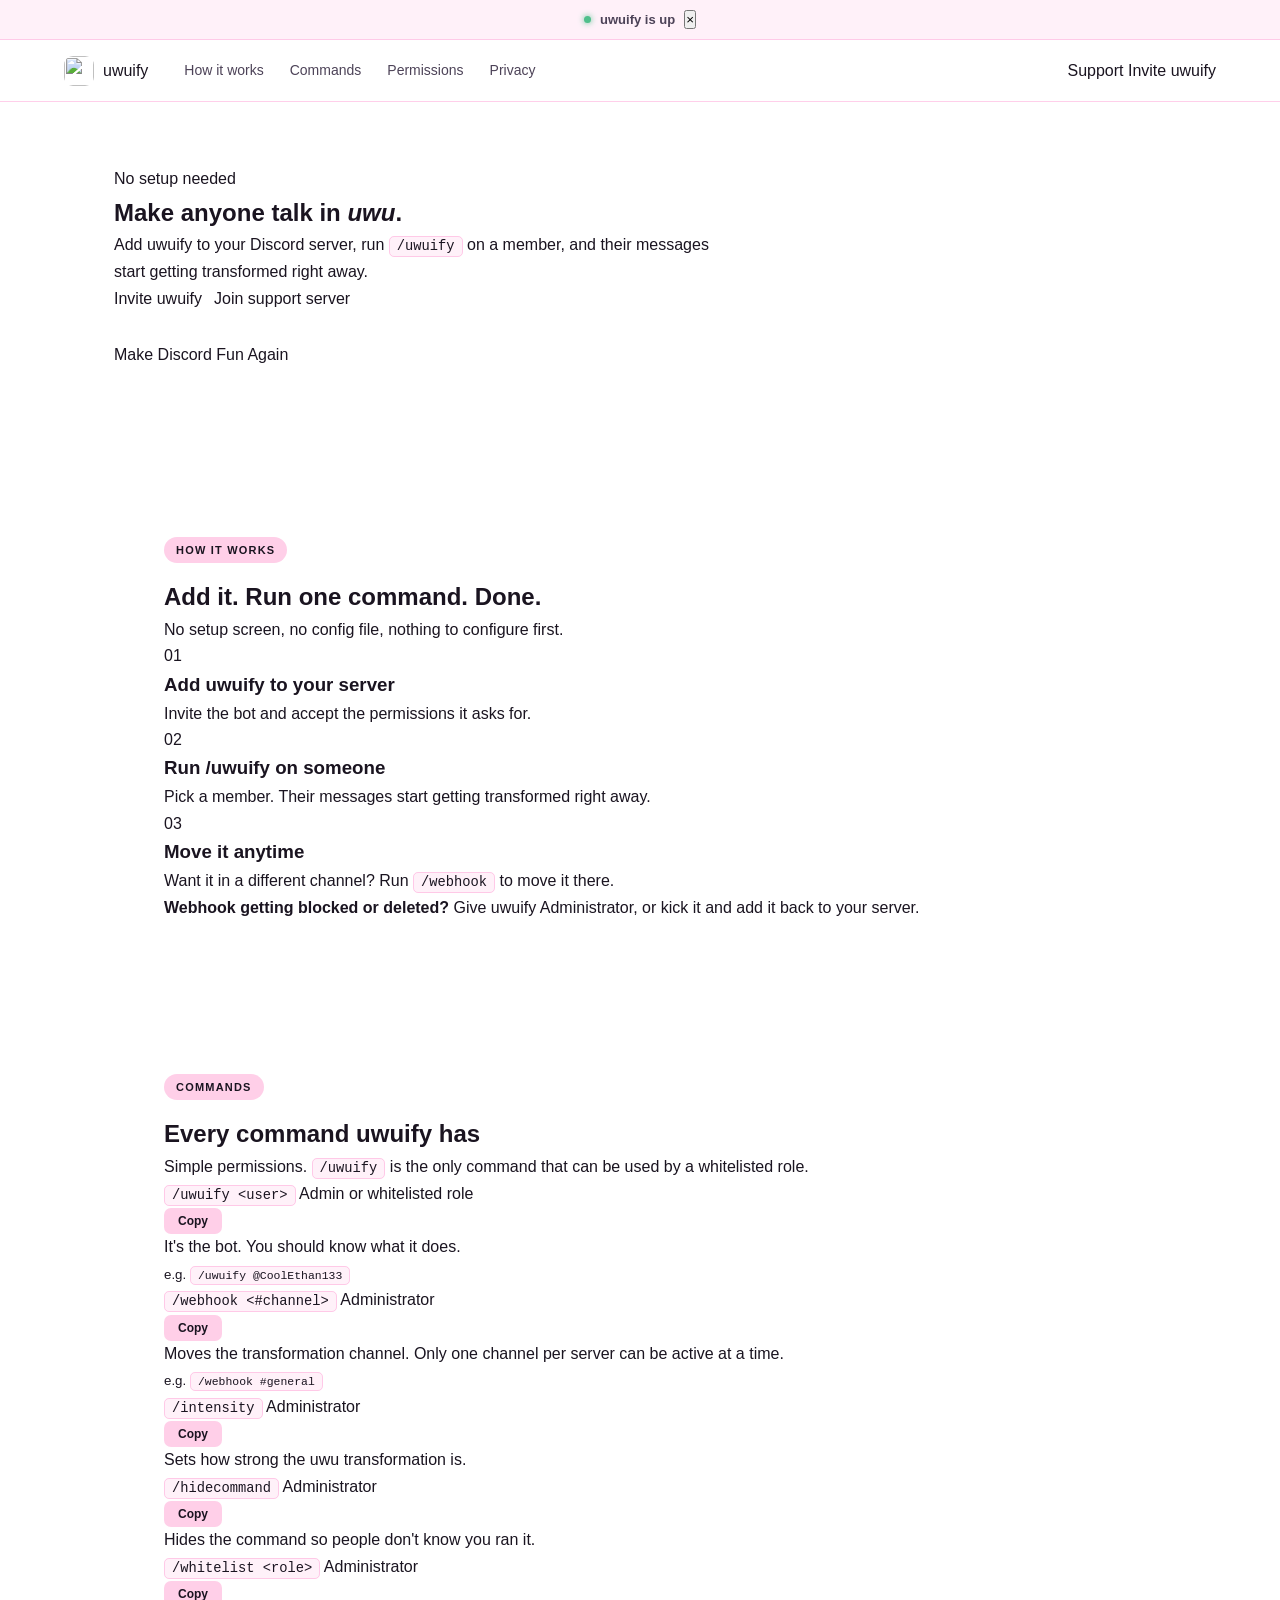
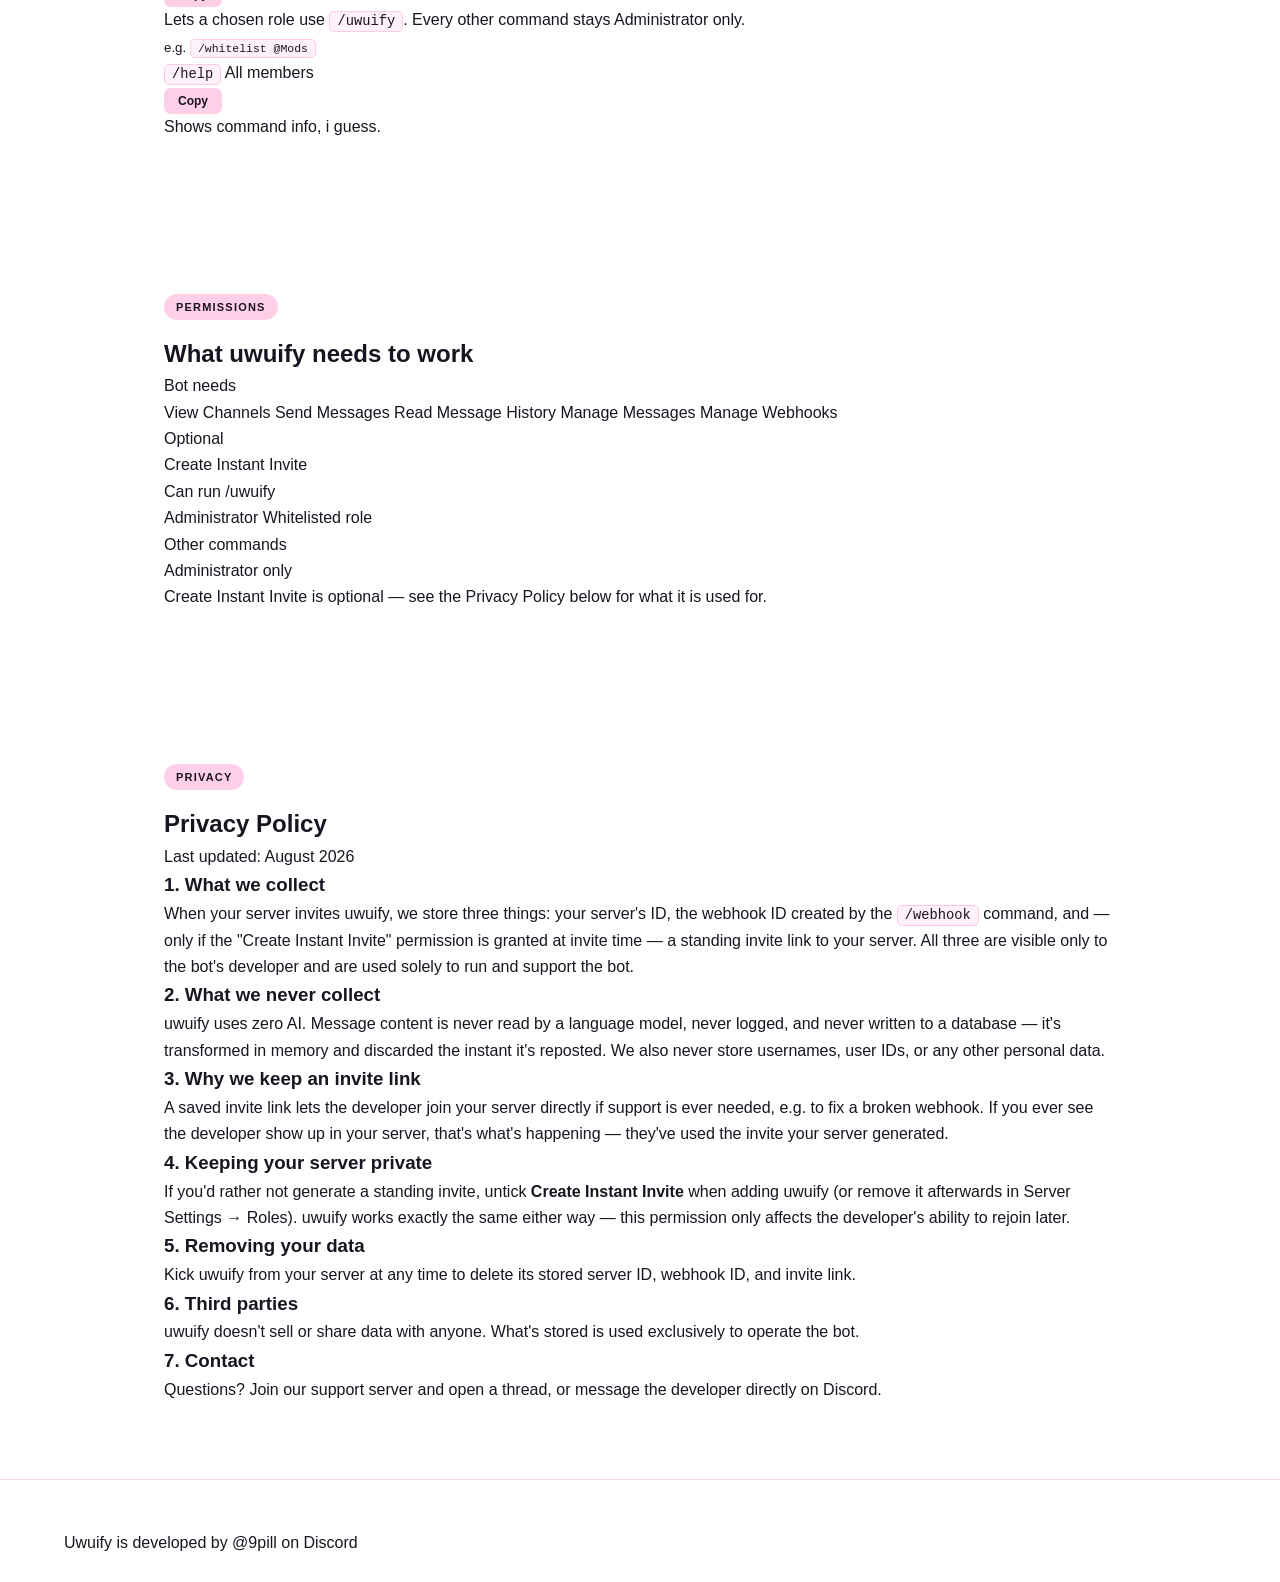
==== commit f48d9723: "Update index.html" ====
--- a/index.html
+++ b/index.html
@@ -1,434 +1,300 @@
 <!DOCTYPE html>
 <html lang="en">
 <head>
-<meta charset="UTF-8" />
-<meta name="viewport" content="width=device-width, initial-scale=1.0, viewport-fit=cover" />
-
-<title>uwuify — Live Discord Message Transformation Bot | uwuify.uk</title>
-<meta name="description" content="uwuify is a free Discord bot that transforms a chosen member's messages into uwu speak, live. No setup, no AI, no message storage. Add it to your server in under a minute." />
-<meta name="robots" content="index, follow" />
-<link rel="canonical" href="https://uwuify.uk/" />
-
-<meta property="og:type" content="website" />
-<meta property="og:site_name" content="uwuify" />
-<meta property="og:title" content="uwuify — Live Discord Message Transformation Bot" />
-<meta property="og:description" content="Transforms a chosen member's Discord messages into uwu speak, live. No setup, no AI, no message storage." />
-<meta property="og:url" content="https://uwuify.uk/" />
-<meta property="og:image" content="https://uwuify.uk/assets/logo2.png" />
-
-<meta name="twitter:card" content="summary_large_image" />
-<meta name="twitter:title" content="uwuify — Live Discord Message Transformation Bot" />
-<meta name="twitter:description" content="Transforms a chosen member's Discord messages into uwu speak, live. No setup, no AI, no message storage." />
-<meta name="twitter:image" content="https://uwuify.uk/assets/logo2.png" />
-
-<link rel="icon" type="image/svg+xml" href="assets/logo.png" />
-
-<script type="application/ld+json">
-{
-  "@context": "https://schema.org",
-  "@type": "SoftwareApplication",
-  "name": "uwuify",
-  "url": "https://uwuify.uk/",
-  "applicationCategory": "SocialNetworkingApplication",
-  "operatingSystem": "Discord",
-  "description": "A Discord bot that transforms a chosen member's messages into uwu speak, live. No setup required.",
-  "offers": { "@type": "Offer", "price": "0", "priceCurrency": "USD" },
-  "sameAs": [
-    "https://discord.com/oauth2/authorize?client_id=1429492700440166573",
-    "https://discord.gg/HZthcDvdMz"
-  ]
-}
-</script>
-
-<link rel="stylesheet" href="style.css" />
+  <meta charset="UTF-8" />
+  <meta name="viewport" content="width=device-width, initial-scale=1.0, viewport-fit=cover" />
+
+  <title>uwuify — Discord Message Transformation Bot</title>
+  <meta name="description" content="uwuify is a Discord bot that transforms a chosen member's messages into uwu speak, live. No setup, no AI, no message storage." />
+  <meta name="robots" content="index, follow" />
+  <link rel="canonical" href="https://uwuify.uk/" />
+
+  <meta property="og:type" content="website" />
+  <meta property="og:site_name" content="uwuify" />
+  <meta property="og:title" content="uwuify — Discord Message Transformation Bot" />
+  <meta property="og:description" content="Transform a chosen member's Discord messages into uwu speak, live. No setup, no AI, no message storage." />
+  <meta property="og:url" content="https://uwuify.uk/" />
+  <meta property="og:image" content="https://uwuify.uk/assets/logo2.png" />
+
+  <meta name="twitter:card" content="summary_large_image" />
+  <meta name="twitter:title" content="uwuify — Discord Message Transformation Bot" />
+  <meta name="twitter:description" content="Transform a chosen member's Discord messages into uwu speak, live. No setup, no AI, no message storage." />
+  <meta name="twitter:image" content="https://uwuify.uk/assets/logo2.png" />
+
+  <link rel="icon" type="image/svg+xml" href="assets/logo.png" />
+  <link rel="stylesheet" href="style.css" />
 </head>
+
 <body>
-
-<div class="top-banner" id="top-banner">
-  <span class="banner-dot"></span>
-  <span class="banner-text">uwuify is up</span>
-  <button class="banner-close" id="banner-close" aria-label="Dismiss">×</button>
-</div>
-
-<nav id="navbar">
-  <a href="#" class="brand">
-    <img src="assets/logo-placeholder.svg" alt="uwuify logo" class="brand-mark" width="30" height="30" />
-    <span class="brand-name">uwuify</span>
-  </a>
-  <div class="nav-links">
+  <div class="top-banner" id="top-banner">
+    <span class="banner-dot"></span>
+    <span>uwuify is up</span>
+    <button id="banner-close" aria-label="Dismiss">×</button>
+  </div>
+
+  <nav class="navbar" id="navbar">
+    <a href="#" class="brand" aria-label="uwuify home">
+      <img src="assets/logo-placeholder.svg" alt="" class="brand-mark" width="30" height="30" />
+      <span>uwuify</span>
+    </a>
+
+    <div class="nav-links">
+      <a href="#how-it-works">How it works</a>
+      <a href="#commands">Commands</a>
+      <a href="#permissions">Permissions</a>
+      <a href="#privacy">Privacy</a>
+    </div>
+
+    <div class="nav-actions">
+      <a href="https://discord.gg/HZthcDvdMz" class="nav-secondary" target="_blank" rel="noopener">Support</a>
+      <a href="https://discord.com/oauth2/authorize?client_id=1429492700440166573" class="nav-primary" target="_blank" rel="noopener">Invite uwuify</a>
+    </div>
+
+    <button class="hamburger" id="hamburger" aria-label="Open menu" aria-expanded="false" aria-controls="mobile-menu">
+      <span></span><span></span><span></span>
+    </button>
+  </nav>
+
+  <div class="mobile-menu" id="mobile-menu" aria-label="Mobile navigation">
     <a href="#how-it-works">How it works</a>
-    <a href="#limits">Limits</a>
     <a href="#commands">Commands</a>
-    <a href="#legal">Legal</a>
+    <a href="#permissions">Permissions</a>
+    <a href="#privacy">Privacy Policy</a>
+    <a href="https://discord.gg/HZthcDvdMz" target="_blank" rel="noopener">Support Server</a>
+    <a href="https://discord.com/oauth2/authorize?client_id=1429492700440166573" class="mobile-primary" target="_blank" rel="noopener">Invite uwuify</a>
   </div>
-  <a href="https://discord.com/oauth2/authorize?client_id=1429492700440166573" class="nav-cta" target="_blank" rel="noopener">Invite uwuify</a>
-  <button class="hamburger" id="hamburger" aria-label="Open menu" aria-expanded="false" aria-controls="mobile-menu">
-    <span></span><span></span><span></span>
-  </button>
-</nav>
-
-<div class="mobile-menu" id="mobile-menu" role="navigation" aria-label="Mobile navigation">
-  <a href="#how-it-works">How it works</a>
-  <a href="#limits">Limits</a>
-  <a href="#commands">Commands</a>
-  <a href="#legal">Legal</a>
-  <a href="https://discord.com/oauth2/authorize?client_id=1429492700440166573" class="mobile-cta" target="_blank" rel="noopener">Invite uwuify →</a>
-</div>
-
-<!-- HERO -->
-<section class="hero" id="hero">
-  <div class="hero-left">
-    <span class="pill">No setup needed</span>
-    <h1>Make anyone talk in <em>uwu</em>. Live.</h1>
-    <p class="hero-sub">uwuify doesn't need any setup. Just add it to your server and use <code>/uwuify</code> — that's the whole process.</p>
-    <div class="hero-actions">
-      <a href="https://discord.com/oauth2/authorize?client_id=1429492700440166573" class="btn btn-primary" target="_blank" rel="noopener">
-        <svg width="18" height="18" viewBox="0 0 24 24" fill="currentColor" aria-hidden="true"><path d="M20.317 4.37a19.791 19.791 0 0 0-4.885-1.515.074.074 0 0 0-.079.037c-.21.375-.444.864-.608 1.25a18.27 18.27 0 0 0-5.487 0 12.64 12.64 0 0 0-.617-1.25.077.077 0 0 0-.079-.037A19.736 19.736 0 0 0 3.677 4.37a.07.07 0 0 0-.032.027C.533 9.046-.32 13.58.099 18.057.101 18.079.11 18.1.128 18.113a19.9 19.9 0 0 0 5.993 3.03.078.078 0 0 0 .084-.028c.462-.63.874-1.295 1.226-1.994a.076.076 0 0 0-.041-.106 13.107 13.107 0 0 1-1.872-.892.077.077 0 0 1-.008-.128 10.2 10.2 0 0 0 .372-.292.074.074 0 0 1 .077-.01c3.928 1.793 8.18 1.793 12.062 0a.074.074 0 0 1 .078.01c.12.098.246.198.373.292a.077.077 0 0 1-.006.127 12.299 12.299 0 0 1-1.873.892.077.077 0 0 0-.041.107c.36.698.772 1.362 1.225 1.993a.076.076 0 0 0 .084.028 19.839 19.839 0 0 0 6.002-3.03.077.077 0 0 0 .032-.054c.5-5.177-.838-9.674-3.549-13.66a.061.061 0 0 0-.031-.03z"/></svg>
-        Invite uwuify
-      </a>
-      <a href="#demo" class="btn btn-ghost">See demo</a>
-    </div>
-
-    <!-- Quick limits — same numbers detailed further down the page -->
-    <div class="quick-limits">
-      <a href="#limits" class="limit-chip">
-        <strong>1</strong>
-        <span>channel</span>
-      </a>
-      <a href="#limits" class="limit-chip">
-        <strong>5</strong>
-        <span>concurrent</span>
-      </a>
-      <a href="#limits" class="limit-chip">
-        <strong>1</strong>
-        <span>whitelist role</span>
-      </a>
-    </div>
-  </div>
-
-  <!-- DISCORD DEMO -->
-  <div class="hero-right" id="demo">
-    <div class="discord-window">
-      <div class="dw-head">
-        <span class="dw-head-hash">#</span>
-        <span class="dw-head-name">general</span>
-        <span class="dw-head-tag">demo</span>
-      </div>
-
-      <div class="dw-messages" id="chat-output">
-        <div class="dw-system-msg">Type a message below to try it.</div>
-      </div>
-
-      <div class="dw-suggestion" id="uwuify-btn-container" style="display:none;">
-        <span>Try it on CoolEthan133:</span>
-        <button id="run-command" type="button">Use /uwuify CoolEthan133</button>
-      </div>
-
-      <div class="dw-input-area">
-        <input type="text" id="chat-input" placeholder="Message #general" autocomplete="off" aria-label="Type a message" />
-        <button id="send-btn" type="button" aria-label="Send message">
-          <svg width="14" height="14" viewBox="0 0 24 24" fill="none" stroke="currentColor" stroke-width="2.5"><line x1="22" y1="2" x2="11" y2="13"/><polygon points="22 2 15 22 11 13 2 9 22 2"/></svg>
-        </button>
-      </div>
-    </div>
-    <p class="demo-note">Live demo — nothing here is sent to Discord.</p>
-  </div>
-</section>
-
-<!-- HOW IT WORKS -->
-<section id="how-it-works" class="section reveal">
-  <div class="section-header">
-    <span class="eyebrow">How it works</span>
-    <h2>Add it. Run one command. Done.</h2>
-    <p>No setup screen, no config file, nothing to configure first.</p>
-  </div>
-  <div class="steps-grid">
-    <div class="step-card">
-      <div class="step-num">01</div>
-      <h3>Add uwuify to your server</h3>
-      <p>Invite the bot and accept the permissions it asks for.</p>
-    </div>
-    <div class="step-card">
-      <div class="step-num">02</div>
-      <h3>Run /uwuify on someone</h3>
-      <p>Pick a member. Their messages start getting transformed right away.</p>
-    </div>
-    <div class="step-card">
-      <div class="step-num">03</div>
-      <h3>Move it anytime</h3>
-      <p>Want it in a different channel? Run <code>/webhook</code> to move it there.</p>
-    </div>
-  </div>
-  <div class="notice-box">
-    <span class="notice-icon">!</span>
-    <p><strong>Webhook getting blocked or deleted?</strong> Give uwuify Administrator, or kick it and add it back to your server.</p>
-  </div>
-</section>
-
-<!-- LIMITS -->
-<section id="limits" class="section section-alt reveal">
-  <div class="section-inner">
-    <div class="section-header">
-      <span class="eyebrow">Limits</span>
-      <h2>What uwuify can handle right now</h2>
-      <p>These are the current limits. They may change as uwuify grows.</p>
-    </div>
-    <div class="limits-grid">
-      <div class="limit-card">
-        <div class="limit-number">1</div>
-        <h3>Uwuification channel per server</h3>
-        <p>uwuify only transforms messages in one channel at a time. Move it with <code>/webhook</code>.</p>
-      </div>
-      <div class="limit-card">
-        <div class="limit-number">5</div>
-        <h3>Concurrent uwufications per server</h3>
-        <p>Up to 5 members can be uwuified at once, all in that one channel.</p>
-      </div>
-      <div class="limit-card">
-        <div class="limit-number">1</div>
-        <h3>Supported whitelist role</h3>
-        <p>Only one role can be whitelisted to use <code>/uwuify</code> at a time.</p>
-      </div>
-    </div>
-  </div>
-</section>
-
-<!-- COMMANDS -->
-<section id="commands" class="section reveal">
-  <div class="section-header">
-    <span class="eyebrow">Commands</span>
-    <h2>Every command uwuify has</h2>
-  </div>
-
-  <div class="cmd-list">
-    <div class="cmd-card">
-      <div class="cmd-top">
-        <div class="cmd-name"><code>/uwuify &lt;user&gt;</code><span class="cmd-tag">Admin or whitelisted role</span></div>
-        <button class="copy-btn" data-cmd="/uwuify @user" type="button">Copy</button>
-      </div>
-      <p class="cmd-desc">It's the bot. You should know what it does.</p>
-      <p class="cmd-example">e.g. <code>/uwuify @CoolEthan133</code></p>
-    </div>
-
-    <div class="cmd-card">
-      <div class="cmd-top">
-        <div class="cmd-name"><code>/webhook &lt;#channel&gt;</code><span class="cmd-tag">Administrator</span></div>
-        <button class="copy-btn" data-cmd="/webhook #channel" type="button">Copy</button>
-      </div>
-      <p class="cmd-desc">Moves the transformation channel. Only one channel per server can be active at a time.</p>
-      <p class="cmd-example">e.g. <code>/webhook #general</code></p>
-    </div>
-
-    <div class="cmd-card">
-      <div class="cmd-top">
-        <div class="cmd-name"><code>/intensity</code><span class="cmd-tag">Administrator</span></div>
-        <button class="copy-btn" data-cmd="/intensity" type="button">Copy</button>
-      </div>
-      <p class="cmd-desc">Sets how strong the uwu transformation is.</p>
-    </div>
-
-    <div class="cmd-card">
-      <div class="cmd-top">
-        <div class="cmd-name"><code>/hidecommand</code><span class="cmd-tag">Administrator</span></div>
-        <button class="copy-btn" data-cmd="/hidecommand" type="button">Copy</button>
-      </div>
-      <p class="cmd-desc">Hides the command so people don't know you ran it.</p>
-    </div>
-
-    <div class="cmd-card">
-      <div class="cmd-top">
-        <div class="cmd-name"><code>/whitelist &lt;role&gt;</code><span class="cmd-tag">Administrator</span></div>
-        <button class="copy-btn" data-cmd="/whitelist @role" type="button">Copy</button>
-      </div>
-      <p class="cmd-desc">Lets a chosen role use <code>/uwuify</code>. Every other command stays Administrator only.</p>
-      <p class="cmd-example">e.g. <code>/whitelist @Mods</code></p>
-    </div>
-
-    <div class="cmd-card">
-      <div class="cmd-top">
-        <div class="cmd-name"><code>/help</code><span class="cmd-tag cmd-tag-all">All members</span></div>
-        <button class="copy-btn" data-cmd="/help" type="button">Copy</button>
-      </div>
-      <p class="cmd-desc">Shows command info, i guess.</p>
-    </div>
-  </div>
-</section>
-
-<!-- PERMISSIONS -->
-<section id="permissions" class="section section-alt reveal">
-  <div class="section-inner">
-    <div class="section-header">
-      <span class="eyebrow">Permissions</span>
-      <h2>What uwuify needs to work</h2>
-    </div>
-
-    <div class="perms-compact">
-      <div class="perms-row">
-        <span class="perms-label">Bot needs</span>
-        <div class="chip-group chip-blue">
-          <span class="chip">View Channels</span>
-          <span class="chip">Send Messages</span>
-          <span class="chip">Read Message History</span>
-          <span class="chip">Manage Messages</span>
-          <span class="chip">Manage Webhooks</span>
-        </div>
-      </div>
-      <div class="perms-row">
-        <span class="perms-label">Optional</span>
-        <div class="chip-group chip-blue">
-          <span class="chip">Create Instant Invite</span>
-        </div>
-      </div>
-      <div class="perms-row">
-        <span class="perms-label">Can run /uwuify</span>
-        <div class="chip-group chip-pink">
-          <span class="chip">Administrator</span>
-          <span class="chip">Ban Members</span>
-          <span class="chip">Kick Members</span>
-          <span class="chip">Timeout Members</span>
-          <span class="chip">Whitelisted role</span>
-        </div>
-      </div>
-      <div class="perms-row">
-        <span class="perms-label">Other commands</span>
-        <div class="chip-group chip-pink">
-          <span class="chip">Administrator only</span>
-        </div>
-      </div>
-    </div>
-    <p class="perms-note">Create Instant Invite is optional — see the Terms of Service below for what it's used for.</p>
-  </div>
-</section>
-
-<!-- BETA NOTICE -->
-<section class="beta-strip reveal">
-  <p><strong>uwuify is in beta</strong> and is a solo project. Got a problem or a question? <a href="https://discord.gg/HZthcDvdMz" target="_blank" rel="noopener">Join the Discord</a> or message <strong>@9pill</strong> on Discord.</p>
-</section>
-
-<!-- LEGAL -->
-<section id="legal" class="section section-alt reveal">
-  <div class="section-inner">
-    <div class="section-header">
-      <span class="eyebrow">Legal</span>
-      <h2>Privacy Policy &amp; Terms</h2>
-      <p>Last updated: August 2026</p>
-    </div>
-
-    <div class="legal-grid">
-      <div class="legal-block legal-block-pink">
-        <h3>Privacy Policy</h3>
-
-        <div class="legal-clause">
-          <h4>1. What we collect</h4>
+
+  <main>
+    <section class="hero" id="hero">
+      <div class="hero-content">
+        <div class="status"><span></span> No setup needed</div>
+        <h1>Make anyone talk in <em>uwu</em>.</h1>
+        <p>
+          Add uwuify to your Discord server, run <code>/uwuify</code> on a member,
+          and their messages start getting transformed right away.
+        </p>
+
+        <div class="hero-actions">
+          <a href="https://discord.com/oauth2/authorize?client_id=1429492700440166573" class="button button-primary" target="_blank" rel="noopener">Invite uwuify</a>
+          <a href="https://discord.gg/HZthcDvdMz" class="button button-secondary" target="_blank" rel="noopener">Join support server</a>
+        </div>
+
+        <div class="hero-note">
+          <span>Make</span>
+          <span>Discord</span>
+          <span>Fun Again</span>
+        </div>
+      </div>
+    </section>
+
+    <section id="how-it-works" class="section">
+      <div class="section-heading">
+        <span class="eyebrow">How it works</span>
+        <h2>Add it. Run one command. Done.</h2>
+        <p>No setup screen, no config file, nothing to configure first.</p>
+      </div>
+
+      <div class="steps">
+        <article class="step">
+          <div class="step-number">01</div>
+          <h3>Add uwuify to your server</h3>
+          <p>Invite the bot and accept the permissions it asks for.</p>
+        </article>
+
+        <article class="step">
+          <div class="step-number">02</div>
+          <h3>Run /uwuify on someone</h3>
+          <p>Pick a member. Their messages start getting transformed right away.</p>
+        </article>
+
+        <article class="step">
+          <div class="step-number">03</div>
+          <h3>Move it anytime</h3>
+          <p>Want it in a different channel? Run <code>/webhook</code> to move it there.</p>
+        </article>
+      </div>
+
+      <div class="notice">
+        <strong>Webhook getting blocked or deleted?</strong>
+        <span>Give uwuify Administrator, or kick it and add it back to your server.</span>
+      </div>
+    </section>
+
+    <section id="commands" class="section section-soft">
+      <div class="section-heading">
+        <span class="eyebrow">Commands</span>
+        <h2>Every command uwuify has</h2>
+        <p>Simple permissions. <code>/uwuify</code> is the only command that can be used by a whitelisted role.</p>
+      </div>
+
+      <div class="commands">
+        <article class="command-card">
+          <div class="command-top">
+            <div>
+              <code>/uwuify &lt;user&gt;</code>
+              <span class="tag">Admin or whitelisted role</span>
+            </div>
+            <button class="copy-btn" data-cmd="/uwuify @user" type="button">Copy</button>
+          </div>
+          <p>It's the bot. You should know what it does.</p>
+          <small>e.g. <code>/uwuify @CoolEthan133</code></small>
+        </article>
+
+        <article class="command-card">
+          <div class="command-top">
+            <div>
+              <code>/webhook &lt;#channel&gt;</code>
+              <span class="tag">Administrator</span>
+            </div>
+            <button class="copy-btn" data-cmd="/webhook #channel" type="button">Copy</button>
+          </div>
+          <p>Moves the transformation channel. Only one channel per server can be active at a time.</p>
+          <small>e.g. <code>/webhook #general</code></small>
+        </article>
+
+        <article class="command-card">
+          <div class="command-top">
+            <div>
+              <code>/intensity</code>
+              <span class="tag">Administrator</span>
+            </div>
+            <button class="copy-btn" data-cmd="/intensity" type="button">Copy</button>
+          </div>
+          <p>Sets how strong the uwu transformation is.</p>
+        </article>
+
+        <article class="command-card">
+          <div class="command-top">
+            <div>
+              <code>/hidecommand</code>
+              <span class="tag">Administrator</span>
+            </div>
+            <button class="copy-btn" data-cmd="/hidecommand" type="button">Copy</button>
+          </div>
+          <p>Hides the command so people don't know you ran it.</p>
+        </article>
+
+        <article class="command-card">
+          <div class="command-top">
+            <div>
+              <code>/whitelist &lt;role&gt;</code>
+              <span class="tag">Administrator</span>
+            </div>
+            <button class="copy-btn" data-cmd="/whitelist @role" type="button">Copy</button>
+          </div>
+          <p>Lets a chosen role use <code>/uwuify</code>. Every other command stays Administrator only.</p>
+          <small>e.g. <code>/whitelist @Mods</code></small>
+        </article>
+
+        <article class="command-card">
+          <div class="command-top">
+            <div>
+              <code>/help</code>
+              <span class="tag tag-neutral">All members</span>
+            </div>
+            <button class="copy-btn" data-cmd="/help" type="button">Copy</button>
+          </div>
+          <p>Shows command info, i guess.</p>
+        </article>
+      </div>
+    </section>
+
+    <section id="permissions" class="section">
+      <div class="section-heading">
+        <span class="eyebrow">Permissions</span>
+        <h2>What uwuify needs to work</h2>
+      </div>
+
+      <div class="permissions">
+        <div class="permission-row">
+          <div class="permission-title">Bot needs</div>
+          <div class="chips">
+            <span>View Channels</span>
+            <span>Send Messages</span>
+            <span>Read Message History</span>
+            <span>Manage Messages</span>
+            <span>Manage Webhooks</span>
+          </div>
+        </div>
+
+        <div class="permission-row">
+          <div class="permission-title">Optional</div>
+          <div class="chips">
+            <span>Create Instant Invite</span>
+          </div>
+        </div>
+
+        <div class="permission-row">
+          <div class="permission-title">Can run /uwuify</div>
+          <div class="chips accent">
+            <span>Administrator</span>
+            <span>Whitelisted role</span>
+          </div>
+        </div>
+
+        <div class="permission-row">
+          <div class="permission-title">Other commands</div>
+          <div class="chips accent">
+            <span>Administrator only</span>
+          </div>
+        </div>
+      </div>
+
+      <p class="permission-note">Create Instant Invite is optional — see the Privacy Policy below for what it is used for.</p>
+    </section>
+
+    <section id="privacy" class="section section-soft">
+      <div class="section-heading">
+        <span class="eyebrow">Privacy</span>
+        <h2>Privacy Policy</h2>
+        <p>Last updated: August 2026</p>
+      </div>
+
+      <div class="privacy-card">
+        <article>
+          <h3>1. What we collect</h3>
           <p>When your server invites uwuify, we store three things: your server's ID, the webhook ID created by the <code>/webhook</code> command, and — only if the "Create Instant Invite" permission is granted at invite time — a standing invite link to your server. All three are visible only to the bot's developer and are used solely to run and support the bot.</p>
-        </div>
-
-        <div class="legal-clause">
-          <h4>2. What we never collect</h4>
+        </article>
+
+        <article>
+          <h3>2. What we never collect</h3>
           <p>uwuify uses zero AI. Message content is never read by a language model, never logged, and never written to a database — it's transformed in memory and discarded the instant it's reposted. We also never store usernames, user IDs, or any other personal data.</p>
-        </div>
-
-        <div class="legal-clause">
-          <h4>3. Why we keep an invite link</h4>
+        </article>
+
+        <article>
+          <h3>3. Why we keep an invite link</h3>
           <p>A saved invite link lets the developer join your server directly if support is ever needed, e.g. to fix a broken webhook. If you ever see the developer show up in your server, that's what's happening — they've used the invite your server generated.</p>
-        </div>
-
-        <div class="legal-clause">
-          <h4>4. Keeping your server private</h4>
+        </article>
+
+        <article>
+          <h3>4. Keeping your server private</h3>
           <p>If you'd rather not generate a standing invite, untick <strong>Create Instant Invite</strong> when adding uwuify (or remove it afterwards in Server Settings → Roles). uwuify works exactly the same either way — this permission only affects the developer's ability to rejoin later.</p>
-        </div>
-
-        <div class="legal-clause">
-          <h4>5. Removing your data</h4>
+        </article>
+
+        <article>
+          <h3>5. Removing your data</h3>
           <p>Kick uwuify from your server at any time to delete its stored server ID, webhook ID, and invite link.</p>
-        </div>
-
-        <div class="legal-clause">
-          <h4>6. Third parties</h4>
+        </article>
+
+        <article>
+          <h3>6. Third parties</h3>
           <p>uwuify doesn't sell or share data with anyone. What's stored is used exclusively to operate the bot.</p>
-        </div>
-
-        <div class="legal-clause">
-          <h4>7. Contact</h4>
-          <p>Questions? Join our <a href="https://discord.gg/HZthcDvdMz" target="_blank" rel="noopener">support server</a> and open a thread, or message the developer directly on Discord.</p>
-        </div>
-      </div>
-
-      <div class="legal-block legal-block-blue">
-        <h3>Terms of Service</h3>
-
-        <div class="legal-clause">
-          <h4>1. Acceptance</h4>
-          <p>By adding uwuify to your server, you agree to these terms and to Discord's own <a href="https://discord.com/terms" target="_blank" rel="noopener">Terms of Service</a>. If you don't agree, remove the bot.</p>
-        </div>
-
-        <div class="legal-clause">
-          <h4>2. Consent</h4>
-          <p>Inviting uwuify with the <strong>Create Instant Invite</strong> permission means you consent to the developer using that invite to access your server for support, as described in our Privacy Policy. Untick the permission at invite time if you'd rather not grant that access.</p>
-        </div>
-
-        <div class="legal-clause">
-          <h4>3. Permitted use</h4>
-          <p>uwuify is for entertainment, in servers where everyone involved is a willing participant. That still applies if you use <code>/hidecommand</code> — only run uwuify on members who know what it does and are okay with it.</p>
-        </div>
-
-        <div class="legal-clause">
-          <h4>4. Prohibited use</h4>
-          <p>Don't use uwuify to harass or target someone without their knowledge, to get around Discord's Community Guidelines, or to reverse-engineer or exploit the bot.</p>
-        </div>
-
-        <div class="legal-clause">
-          <h4>5. Availability</h4>
-          <p>uwuify is in active beta and built by one person. Features may change, and we don't guarantee uninterrupted uptime.</p>
-        </div>
-
-        <div class="legal-clause">
-          <h4>6. Liability</h4>
-          <p>uwuify isn't responsible for disruption, data loss, or misuse of the bot within your server. Server admins are responsible for how it's used in their community.</p>
-        </div>
-
-        <div class="legal-clause">
-          <h4>7. Changes</h4>
-          <p>These terms can change at any time. Continued use after an update means you accept the revised terms.</p>
-        </div>
-      </div>
-    </div>
-  </div>
-</section>
-
-<!-- FOOTER -->
-<footer>
-  <div class="footer-inner">
-    <div class="footer-brand">
-      <a href="#" class="brand">
-        <img src="assets/logo-placeholder.svg" alt="uwuify logo" class="brand-mark" width="26" height="26" />
-        <span class="brand-name">uwuify</span>
-      </a>
-      <p>Live Discord message transformation. No setup, straight to the point.</p>
-    </div>
-    <div class="footer-links">
-      <div class="footer-col">
-        <span class="footer-col-title">Bot</span>
-        <a href="https://discord.com/oauth2/authorize?client_id=1429492700440166573" target="_blank" rel="noopener">Invite uwuify</a>
-        <a href="https://discord.gg/HZthcDvdMz" target="_blank" rel="noopener">Support Server</a>
-        <a href="#commands">Commands</a>
-      </div>
-      <div class="footer-col">
-        <span class="footer-col-title">Info</span>
-        <a href="#how-it-works">How it works</a>
-        <a href="#legal">Privacy Policy</a>
-        <a href="#legal">Terms of Service</a>
-      </div>
-    </div>
-  </div>
-  <div class="footer-bottom">
-    <span>© 2026 uwuify — All rights reserved.</span>
-    <span class="footer-credit">Currently in beta &nbsp;·&nbsp; Developed by <strong>@9pill</strong> on Discord</span>
-  </div>
-</footer>
-
-<div class="toast" id="toast" role="status" aria-live="polite">Copied to clipboard</div>
-
-<script src="script.js"></script>
+        </article>
+
+        <article>
+          <h3>7. Contact</h3>
+          <p>Questions? <a href="https://discord.gg/HZthcDvdMz" target="_blank" rel="noopener">Join our support server</a> and open a thread, or message the developer directly on Discord.</p>
+        </article>
+      </div>
+    </section>
+  </main>
+
+  <footer>
+    Uwuify is developed by @9pill on Discord
+  </footer>
+
+  <div class="toast" id="toast" role="status" aria-live="polite">Copied to clipboard</div>
+
+  <script src="script.js"></script>
 </body>
 </html>
--- a/style.css
+++ b/style.css
@@ -1,19 +1,28 @@
 /* ===========================
    TOKENS
-   Brand colours are white + #f5cfff ONLY.
-   --ink / --muted are the unavoidable neutral text colours (pure white or
-   pure pink text is unreadable at body-copy sizes), and --status-up is a
-   single small utility green kept for the universal "service is online" dot.
+   Palette: white + pink + a soft blue.
+   Pink = primary accent (buttons, highlights, badges).
+   Blue = secondary accent (alt sections, "bot needs" chips).
+   --ink / --muted are the plain neutral text colours.
    The Discord window mockup keeps Discord's own real interface colours,
    since it's representing an external product's UI, not this site's theme.
 =========================== */
 
 :root {
+  --font-sans: -apple-system, BlinkMacSystemFont, "Segoe UI", Roboto, Helvetica, Arial, sans-serif;
+  --font-mono: ui-monospace, SFMono-Regular, Menlo, Consolas, "Liberation Mono", monospace;
+
   --white: #ffffff;
-  --pink: #f5cfff;
-  --pink-wash: rgba(245, 207, 255, 0.16);
-  --pink-wash-strong: rgba(245, 207, 255, 0.32);
-  --pink-line: rgba(245, 207, 255, 0.55);
+
+  --pink: #ffcfe8;
+  --pink-wash: rgba(255, 175, 221, 0.18);
+  --pink-wash-strong: rgba(255, 175, 221, 0.34);
+  --pink-line: rgba(255, 175, 221, 0.6);
+
+  --blue: #cfe0ff;
+  --blue-wash: rgba(140, 178, 255, 0.16);
+  --blue-wash-strong: rgba(140, 178, 255, 0.3);
+  --blue-line: rgba(140, 178, 255, 0.55);
 
   --ink: #1a1420;
   --ink-soft: #4d4358;
@@ -50,7 +59,7 @@
 }
 
 body {
-  font-family: 'DM Sans', -apple-system, BlinkMacSystemFont, 'Segoe UI', sans-serif;
+  font-family: var(--font-sans);
   background: var(--white);
   color: var(--ink);
   overflow-x: hidden;
@@ -65,7 +74,7 @@
 img { max-width: 100%; }
 
 code {
-  font-family: 'DM Mono', 'SF Mono', 'Fira Code', 'Consolas', monospace;
+  font-family: var(--font-mono);
   background: var(--pink-wash);
   color: var(--ink);
   padding: 2px 7px;
@@ -166,7 +175,6 @@
 }
 
 .brand-name {
-  font-family: 'DM Sans', sans-serif;
   font-size: 20px;
   font-weight: 700;
   color: var(--ink);
@@ -292,12 +300,12 @@
 =========================== */
 
 .hero {
-  max-width: 1220px;
+  max-width: 1180px;
   margin: 0 auto;
-  padding: 70px clamp(16px, 6%, 64px) 100px;
+  padding: 64px clamp(16px, 6%, 64px) 92px;
   display: grid;
-  grid-template-columns: 1fr 1.05fr;
-  gap: 56px;
+  grid-template-columns: 1.2fr 0.8fr;
+  gap: 48px;
   align-items: center;
 }
 
@@ -315,11 +323,10 @@
 }
 
 .hero-left h1 {
-  font-family: 'DM Sans', sans-serif;
-  font-size: clamp(32px, 5vw, 54px);
-  font-weight: 700;
-  line-height: 1.12;
-  letter-spacing: -1.2px;
+  font-size: clamp(32px, 5vw, 52px);
+  font-weight: 700;
+  line-height: 1.14;
+  letter-spacing: -1px;
   color: var(--ink);
   margin-bottom: 18px;
 }
@@ -354,7 +361,7 @@
   display: flex;
   gap: 12px;
   flex-wrap: wrap;
-  margin-bottom: 36px;
+  margin-bottom: 30px;
 }
 
 .btn {
@@ -398,80 +405,49 @@
 }
 
 /* ===========================
-   OCCUPANCY STRIP — signature element
-   Shows the real constraint: 1 active channel per server,
-   up to 5 concurrent transformations inside it.
-=========================== */
-
-.occupancy {
+   QUICK LIMITS — signature element
+   Plain numbers, no bars or animation. Links straight to the
+   full Limits section so the numbers always mean something.
+=========================== */
+
+.quick-limits {
+  display: flex;
+  gap: 10px;
+  flex-wrap: wrap;
+}
+
+.limit-chip {
+  display: flex;
+  align-items: baseline;
+  gap: 7px;
   background: var(--ink);
+  color: var(--white);
+  padding: 11px 18px;
   border-radius: var(--radius-md);
-  padding: 18px 20px;
-  max-width: 440px;
-}
-
-.occupancy-top {
-  display: flex;
-  align-items: center;
-  justify-content: space-between;
-  gap: 12px;
-  margin-bottom: 12px;
-  flex-wrap: wrap;
-}
-
-.occupancy-channel {
-  font-family: 'DM Mono', monospace;
-  font-size: 13.5px;
+  transition: transform 0.15s, box-shadow 0.2s;
+}
+
+.limit-chip:hover {
+  transform: translateY(-2px);
+  box-shadow: var(--shadow-md);
+}
+
+.limit-chip strong {
+  color: var(--pink);
+  font-size: 20px;
+  font-weight: 700;
+}
+
+.limit-chip span {
+  font-size: 13px;
+  color: rgba(255, 255, 255, 0.75);
   font-weight: 500;
-  color: var(--white);
-  display: flex;
-  align-items: center;
-  gap: 2px;
-}
-
-.occupancy-channel .ch-hash { color: var(--pink); font-size: 14px; }
-
-.occupancy-count {
-  font-family: 'DM Mono', monospace;
-  font-size: 12px;
-  font-weight: 500;
-  color: var(--pink);
-  background: rgba(245, 207, 255, 0.14);
-  padding: 3px 10px;
-  border-radius: 99px;
-  white-space: nowrap;
-}
-
-.occupancy-slots {
-  display: flex;
-  gap: 6px;
-  margin-bottom: 12px;
-}
-
-.slot {
-  height: 8px;
-  flex: 1;
-  border-radius: 99px;
-  background: rgba(255, 255, 255, 0.12);
-}
-
-.slot.filled { background: var(--pink); }
-
-.occupancy-foot {
-  font-size: 12px;
-  color: rgba(255, 255, 255, 0.55);
-  line-height: 1.5;
-}
-
-.occupancy-foot code {
-  background: rgba(245, 207, 255, 0.14);
-  border: 1px solid rgba(245, 207, 255, 0.3);
-  color: var(--pink);
-}
-
-/* ===========================
-   DISCORD WINDOW (mimics Discord's own dark UI — intentionally
-   outside the site's white/pink palette, like a product screenshot)
+}
+
+/* ===========================
+   DISCORD DEMO (mimics Discord's own dark UI — intentionally
+   outside the site's white/pink/blue palette, like a product screenshot).
+   Kept small and simple: no sidebar, no title bar, just the chat.
 =========================== */
 
 .discord-window {
@@ -481,158 +457,41 @@
   box-shadow: 0 0 0 1px rgba(0,0,0,0.5), var(--shadow-lg), 0 4px 12px rgba(0,0,0,0.2);
   display: flex;
   flex-direction: column;
-  min-height: 440px;
-  max-height: 520px;
+  height: 360px;
   width: 100%;
 }
 
-.dw-titlebar {
-  background: #111214;
-  height: 34px;
-  display: flex;
-  align-items: center;
-  padding: 0 14px;
-  gap: 12px;
-  flex-shrink: 0;
-}
-
-.dw-dots { display: flex; gap: 7px; }
-.dot { width: 11px; height: 11px; border-radius: 50%; }
-.dot-red { background: #ff5f57; }
-.dot-yellow { background: #febc2e; }
-.dot-green { background: #28c840; }
-
-.dw-title {
-  font-size: 12px;
-  font-weight: 500;
-  color: #4a4a5a;
-  margin: 0 auto;
-}
-
-.dw-body {
-  display: flex;
-  flex: 1;
-  min-height: 0;
-}
-
-.dw-sidebar {
-  width: 132px;
+.dw-head {
+  height: 40px;
   background: #2b2d31;
-  display: flex;
-  flex-direction: column;
-  flex-shrink: 0;
-  overflow: hidden;
-}
-
-.dw-server-icon {
-  margin: 12px auto 6px;
-  width: 40px;
-  height: 40px;
-  background: linear-gradient(135deg, #f5cfff, #c87adb);
-  border-radius: 14px;
-  display: flex;
-  align-items: center;
-  justify-content: center;
-  font-size: 11px;
-  font-weight: 700;
-  color: #1a1420;
-  flex-shrink: 0;
-}
-
-.dw-sidebar-channels { flex: 1; padding: 6px 8px 0; overflow: hidden; }
-
-.dw-category {
-  font-size: 9.5px;
-  font-weight: 700;
-  text-transform: uppercase;
-  letter-spacing: 0.8px;
-  color: #5e6171;
-  padding: 10px 4px 4px;
-}
-
-.dw-channel {
-  display: flex;
-  align-items: center;
-  gap: 5px;
-  padding: 4px 6px;
-  border-radius: 4px;
-  font-size: 12px;
-  font-weight: 500;
-  color: #7a7d8a;
-  cursor: default;
-  white-space: nowrap;
-  overflow: hidden;
-}
-
-.dw-channel.active { background: rgba(255,255,255,0.1); color: #e0e2ea; }
-.ch-hash { font-size: 14px; color: #5e6171; flex-shrink: 0; line-height: 1; }
-
-.dw-sidebar-user {
-  padding: 8px;
-  border-top: 1px solid rgba(255,255,255,0.05);
-  display: flex;
-  align-items: center;
-  gap: 7px;
-  background: #232428;
-}
-
-.dw-user-avatar {
-  width: 26px;
-  height: 26px;
-  border-radius: 50%;
-  display: flex;
-  align-items: center;
-  justify-content: center;
-  font-size: 11px;
-  font-weight: 700;
-  color: #fff;
-  flex-shrink: 0;
-}
-
-.you-avatar { background: #5865f2; }
-
-.dw-username {
-  font-size: 12px;
-  font-weight: 600;
-  color: #c8cad4;
-  overflow: hidden;
-  text-overflow: ellipsis;
-}
-
-.dw-main {
-  flex: 1;
-  background: #313338;
-  display: flex;
-  flex-direction: column;
-  min-width: 0;
-  min-height: 0;
-}
-
-.dw-channel-header {
-  height: 42px;
-  border-bottom: 1px solid rgba(0,0,0,0.2);
-  display: flex;
-  align-items: center;
-  gap: 8px;
+  border-bottom: 1px solid rgba(0,0,0,0.25);
+  display: flex;
+  align-items: center;
+  gap: 6px;
   padding: 0 14px;
   flex-shrink: 0;
 }
 
-.ch-hash-lg { font-size: 19px; color: #5e6171; line-height: 1; flex-shrink: 0; }
-.dw-channel-name { font-size: 14px; font-weight: 600; color: #e0e2ea; }
-.dw-channel-desc {
-  font-size: 12px;
-  color: #4a4d5a;
-  margin-left: 4px;
-  white-space: nowrap;
-  overflow: hidden;
-  text-overflow: ellipsis;
+.dw-head-hash { font-size: 16px; color: #5e6171; line-height: 1; }
+.dw-head-name { font-size: 13.5px; font-weight: 600; color: #e0e2ea; }
+
+.dw-head-tag {
+  margin-left: auto;
+  font-size: 10px;
+  font-weight: 700;
+  text-transform: uppercase;
+  letter-spacing: 0.6px;
+  color: #f5cfff;
+  background: rgba(245, 207, 255, 0.14);
+  border: 1px solid rgba(245, 207, 255, 0.3);
+  padding: 3px 9px;
+  border-radius: 99px;
 }
 
 .dw-messages {
   flex: 1;
   overflow-y: auto;
-  padding: 12px 12px 4px;
+  padding: 10px 12px 4px;
   display: flex;
   flex-direction: column;
   gap: 2px;
@@ -646,11 +505,9 @@
   text-align: center;
   font-size: 12px;
   color: #4a4d5a;
-  padding: 20px 0 12px;
+  padding: 16px 0 10px;
   line-height: 1.6;
 }
-
-.dw-system-msg strong { color: #6a6d7a; }
 
 .dw-msg {
   display: flex;
@@ -666,13 +523,13 @@
 }
 
 .dw-msg-avatar {
-  width: 32px;
-  height: 32px;
+  width: 28px;
+  height: 28px;
   border-radius: 50%;
   display: flex;
   align-items: center;
   justify-content: center;
-  font-size: 12px;
+  font-size: 11px;
   font-weight: 700;
   color: #fff;
   flex-shrink: 0;
@@ -693,15 +550,15 @@
   margin-bottom: 1px;
 }
 
-.dw-msg-name { font-size: 13.5px; font-weight: 600; line-height: 1.4; }
+.dw-msg-name { font-size: 13px; font-weight: 600; line-height: 1.4; }
 .dw-msg-name.name-you { color: #7289da; }
 .dw-msg-name.name-ethan { color: #3ba55c; }
 .dw-msg-name.name-alex { color: #eb459e; }
 
-.dw-msg-time { font-size: 10.5px; color: #4a4d5a; font-weight: 400; }
+.dw-msg-time { font-size: 10px; color: #4a4d5a; font-weight: 400; }
 
 .dw-msg-text {
-  font-size: 13.5px;
+  font-size: 13px;
   color: #dbdee1;
   line-height: 1.5;
   word-break: break-word;
@@ -712,8 +569,8 @@
 
 .dw-msg-text.text-cmd {
   color: #aab6f5;
-  font-family: 'DM Mono', monospace;
-  font-size: 12.5px;
+  font-family: var(--font-mono);
+  font-size: 12px;
   background: rgba(88,101,242,0.15);
   padding: 1px 6px;
   border-radius: 4px;
@@ -721,13 +578,13 @@
 }
 
 .dw-typing {
-  padding: 4px 4px 6px 48px;
-  font-size: 11.5px;
+  padding: 4px 4px 6px 44px;
+  font-size: 11px;
   color: #72767d;
   display: flex;
   align-items: center;
   gap: 6px;
-  min-height: 24px;
+  min-height: 22px;
 }
 
 .dw-typing-dots { display: flex; gap: 3px; align-items: center; }
@@ -771,7 +628,7 @@
   border-radius: 7px;
   cursor: pointer;
   transition: 0.2s;
-  font-family: 'DM Mono', monospace;
+  font-family: var(--font-mono);
   touch-action: manipulation;
 }
 
@@ -780,24 +637,22 @@
 .dw-input-area {
   display: flex;
   align-items: center;
-  margin: 0 12px 12px;
+  margin: 0 10px 10px;
   background: #383a40;
   border-radius: 9px;
   overflow: hidden;
   flex-shrink: 0;
 }
-
-.dw-input-plus { padding: 0 12px; color: #5e6171; display: flex; align-items: center; }
 
 #chat-input {
   flex: 1;
   background: transparent;
   border: none;
   color: #dbdee1;
-  font-size: 13.5px;
-  padding: 11px 0;
+  font-size: 13px;
+  padding: 10px 12px;
   outline: none;
-  font-family: 'DM Sans', sans-serif;
+  font-family: var(--font-sans);
   min-width: 0;
   -webkit-appearance: none;
 }
@@ -805,8 +660,8 @@
 #chat-input::placeholder { color: #5e6171; }
 
 #send-btn {
-  width: 36px;
-  height: 36px;
+  width: 34px;
+  height: 34px;
   margin: 0 4px;
   background: #5865f2;
   border: none;
@@ -834,10 +689,10 @@
    SECTIONS — SHARED
 =========================== */
 
-.section { max-width: 1100px; margin: 0 auto; padding: 84px clamp(16px, 6%, 64px); }
-.section-alt { background: var(--pink-wash); max-width: 100%; padding: 84px 0; }
-.section-inner { max-width: 1100px; margin: 0 auto; padding: 0 clamp(16px, 6%, 64px); }
-.section-header { margin-bottom: 42px; }
+.section { max-width: 1080px; margin: 0 auto; padding: 76px clamp(16px, 6%, 64px); }
+.section-alt { background: var(--blue-wash); max-width: 100%; padding: 76px 0; }
+.section-inner { max-width: 1080px; margin: 0 auto; padding: 0 clamp(16px, 6%, 64px); }
+.section-header { margin-bottom: 38px; }
 
 .eyebrow {
   display: inline-block;
@@ -853,12 +708,11 @@
 }
 
 .section-header h2 {
-  font-family: 'DM Sans', sans-serif;
-  font-size: clamp(24px, 4vw, 38px);
-  font-weight: 700;
-  letter-spacing: -0.8px;
-  color: var(--ink);
-  line-height: 1.15;
+  font-size: clamp(24px, 4vw, 36px);
+  font-weight: 700;
+  letter-spacing: -0.6px;
+  color: var(--ink);
+  line-height: 1.18;
   margin-bottom: 8px;
 }
 
@@ -886,7 +740,7 @@
 .step-card:hover { transform: translateY(-3px); box-shadow: var(--shadow-md); }
 
 .step-num {
-  font-family: 'DM Mono', monospace;
+  font-family: var(--font-mono);
   font-size: 22px;
   font-weight: 500;
   color: var(--pink);
@@ -897,41 +751,64 @@
 .step-card h3 { font-size: 16px; font-weight: 700; color: var(--ink); margin-bottom: 8px; }
 .step-card p { font-size: 13.5px; color: var(--ink-soft); line-height: 1.6; }
 
-.info-strip {
+.notice-box {
   background: var(--white);
   border: 1px solid var(--pink-line);
   border-radius: var(--radius-md);
   padding: 16px 20px;
   display: flex;
-  gap: 22px;
-  flex-wrap: wrap;
-}
-
-.info-item {
-  display: flex;
   align-items: flex-start;
-  gap: 10px;
-  font-size: 13px;
-  color: var(--ink-soft);
-  flex: 1;
-  min-width: 220px;
-  line-height: 1.6;
-}
-
-.info-icon {
+  gap: 12px;
+}
+
+.notice-icon {
   flex-shrink: 0;
-  margin-top: 1px;
   width: 22px;
   height: 22px;
   background: var(--pink);
+  color: var(--ink);
   border-radius: 7px;
   display: flex;
   align-items: center;
   justify-content: center;
-  color: var(--ink);
-}
-
-.info-item strong { color: var(--ink); }
+  font-size: 13px;
+  font-weight: 700;
+  margin-top: 1px;
+}
+
+.notice-box p { font-size: 13.5px; color: var(--ink-soft); line-height: 1.6; }
+.notice-box strong { color: var(--ink); }
+
+/* ===========================
+   LIMITS
+=========================== */
+
+.limits-grid {
+  display: grid;
+  grid-template-columns: repeat(3, 1fr);
+  gap: 16px;
+}
+
+.limit-card {
+  background: var(--white);
+  border: 1px solid var(--blue-line);
+  border-radius: var(--radius-lg);
+  padding: 24px;
+  transition: transform 0.2s, box-shadow 0.2s;
+}
+
+.limit-card:hover { transform: translateY(-3px); box-shadow: var(--shadow-md); }
+
+.limit-number {
+  font-size: 34px;
+  font-weight: 700;
+  color: var(--ink);
+  line-height: 1;
+  margin-bottom: 10px;
+}
+
+.limit-card h3 { font-size: 15px; font-weight: 700; color: var(--ink); margin-bottom: 8px; }
+.limit-card p { font-size: 13.5px; color: var(--ink-soft); line-height: 1.6; }
 
 /* ===========================
    COMMANDS (compact cards)
@@ -941,7 +818,6 @@
   display: flex;
   flex-direction: column;
   gap: 12px;
-  margin-bottom: 22px;
 }
 
 .cmd-card {
@@ -1003,7 +879,7 @@
   cursor: pointer;
   transition: transform 0.15s;
   white-space: nowrap;
-  font-family: 'DM Sans', sans-serif;
+  font-family: var(--font-sans);
   touch-action: manipulation;
   flex-shrink: 0;
 }
@@ -1011,14 +887,19 @@
 .copy-btn:hover { transform: translateY(-1px); }
 .copy-btn:active { transform: translateY(0); }
 
+/* ===========================
+   PERMISSIONS
+=========================== */
+
 .perms-compact {
   background: var(--white);
-  border: 1px solid var(--pink-line);
+  border: 1px solid var(--blue-line);
   border-radius: var(--radius-md);
   padding: 18px 20px;
   display: flex;
   flex-direction: column;
   gap: 14px;
+  margin-bottom: 14px;
 }
 
 .perms-row {
@@ -1044,35 +925,37 @@
   font-size: 12px;
   font-weight: 600;
   color: var(--ink-soft);
-  background: var(--pink-wash);
-  border: 1px solid var(--pink-line);
   padding: 4px 11px;
   border-radius: 99px;
   white-space: nowrap;
 }
 
-/* ===========================
-   SETTINGS
-=========================== */
-
-.settings-grid {
-  display: grid;
-  grid-template-columns: repeat(2, 1fr);
-  gap: 16px;
-}
-
-.settings-card {
-  background: var(--white);
-  border: 1px solid var(--pink-line);
-  border-radius: var(--radius-lg);
-  padding: 24px;
-  transition: transform 0.2s, box-shadow 0.2s;
-}
-
-.settings-card:hover { transform: translateY(-3px); box-shadow: var(--shadow-md); }
-
-.settings-card h3 { font-size: 16px; font-weight: 700; color: var(--ink); margin-bottom: 8px; }
-.settings-card p { font-size: 13.5px; color: var(--ink-soft); line-height: 1.6; }
+.chip-blue .chip { background: var(--blue-wash); border: 1px solid var(--blue-line); }
+.chip-pink .chip { background: var(--pink-wash); border: 1px solid var(--pink-line); }
+
+.perms-note { font-size: 13px; color: var(--muted); }
+
+/* ===========================
+   BETA STRIP
+=========================== */
+
+.beta-strip {
+  background: var(--ink);
+  padding: 22px clamp(16px, 6%, 64px);
+  text-align: center;
+}
+
+.beta-strip p {
+  max-width: 640px;
+  margin: 0 auto;
+  font-size: 14px;
+  color: rgba(255, 255, 255, 0.8);
+  line-height: 1.6;
+}
+
+.beta-strip strong { color: var(--white); }
+.beta-strip a { color: var(--pink); text-decoration: underline; text-underline-offset: 2px; }
+.beta-strip a:hover { color: var(--white); }
 
 /* ===========================
    LEGAL
@@ -1088,8 +971,14 @@
 .legal-block {
   background: var(--white);
   border: 1px solid var(--pink-line);
+  border-top: 3px solid var(--pink);
   border-radius: var(--radius-lg);
   padding: 26px;
+}
+
+.legal-block-blue {
+  border-color: var(--blue-line);
+  border-top-color: var(--blue);
 }
 
 .legal-block h3 {
@@ -1101,7 +990,10 @@
   border-bottom: 1px solid var(--pink-line);
 }
 
+.legal-block-blue h3 { border-bottom-color: var(--blue-line); }
+
 .legal-clause { margin-bottom: 18px; padding-bottom: 18px; border-bottom: 1px solid var(--pink-wash-strong); }
+.legal-block-blue .legal-clause { border-bottom-color: var(--blue-wash-strong); }
 .legal-clause:last-child { margin-bottom: 0; padding-bottom: 0; border-bottom: none; }
 
 .legal-clause h4 {
@@ -1124,6 +1016,8 @@
   transition: text-decoration-color 0.2s;
 }
 
+.legal-block-blue .legal-clause a { text-decoration-color: var(--blue); }
+
 .legal-clause a:hover { text-decoration-color: var(--ink); }
 
 /* ===========================
@@ -1137,7 +1031,7 @@
 }
 
 .footer-inner {
-  max-width: 1100px;
+  max-width: 1080px;
   margin: 0 auto;
   display: flex;
   gap: 56px;
@@ -1165,7 +1059,7 @@
 .footer-col a:hover { color: var(--ink); }
 
 .footer-bottom {
-  max-width: 1100px;
+  max-width: 1080px;
   margin: 0 auto;
   display: flex;
   align-items: center;
@@ -1229,11 +1123,10 @@
 =========================== */
 
 @media (max-width: 1024px) {
-  .hero { grid-template-columns: 1fr; gap: 40px; padding-top: 48px; }
+  .hero { grid-template-columns: 1fr; gap: 36px; padding-top: 44px; }
   .hero-right { order: -1; }
   .hero-sub { max-width: 100%; }
-  .occupancy { max-width: 100%; }
-  .steps-grid { grid-template-columns: 1fr; gap: 12px; }
+  .steps-grid, .limits-grid { grid-template-columns: 1fr; gap: 12px; }
   .legal-grid { grid-template-columns: 1fr; }
 }
 
@@ -1244,7 +1137,6 @@
 @media (max-width: 860px) {
   .nav-links, .nav-cta { display: none; }
   .hamburger { display: flex; }
-  .settings-grid { grid-template-columns: 1fr; }
 }
 
 /* ===========================
@@ -1256,11 +1148,8 @@
   .footer-brand { max-width: 100%; }
   .footer-links { gap: 28px; }
   .footer-bottom { flex-direction: column; align-items: flex-start; gap: 6px; }
-  .info-strip { flex-direction: column; }
   .legal-block { padding: 20px; }
-  .discord-window { min-height: 400px; }
-  .dw-sidebar { width: 112px; }
-  .dw-channel-desc { display: none; }
+  .discord-window { height: 340px; }
   .cmd-top { align-items: flex-start; }
   .perms-label { min-width: 100%; }
 }
@@ -1270,17 +1159,17 @@
 =========================== */
 
 @media (max-width: 580px) {
-  .section { padding: 56px 18px; }
+  .section { padding: 52px 18px; }
   .section-inner { padding: 0 18px; }
-  .section-alt { padding: 56px 0; }
+  .section-alt { padding: 52px 0; }
   footer { padding: 40px 18px 22px; }
-  .hero { padding: 40px 18px 56px; }
-  .hero-left h1 { font-size: 30px; letter-spacing: -0.8px; }
+  .hero { padding: 36px 18px 52px; }
+  .hero-left h1 { font-size: 30px; letter-spacing: -0.6px; }
   .hero-actions { flex-direction: column; gap: 10px; }
   .btn { width: 100%; }
-  .occupancy-top { flex-direction: column; align-items: flex-start; gap: 8px; }
-  .discord-window { min-height: 360px; border-radius: 10px; }
-  .dw-sidebar { display: none; }
+  .quick-limits { gap: 8px; }
+  .limit-chip { padding: 9px 14px; flex: 1; justify-content: center; }
+  .discord-window { height: 320px; border-radius: 10px; }
   .cmd-card { padding: 16px; }
   .legal-block { padding: 18px 16px; }
   .perms-row { flex-direction: column; gap: 8px; }
@@ -1294,10 +1183,8 @@
 @media (max-width: 400px) {
   .hero-left h1 { font-size: 26px; }
   .hero-sub { font-size: 15px; }
-  .dw-channel-desc { display: none; }
   .brand-name { font-size: 17px; }
   #navbar { gap: 12px; }
-  .occupancy { padding: 15px 16px; }
 }
 
 /* ===========================
@@ -1307,7 +1194,7 @@
 @media (max-width: 340px) {
   .hero-left h1 { font-size: 23px; }
   .pill { font-size: 10px; padding: 5px 11px; }
-  .step-card, .settings-card { padding: 18px; }
+  .step-card, .limit-card { padding: 18px; }
 }
 
 /* ===========================
@@ -1315,8 +1202,8 @@
 =========================== */
 
 @media (max-height: 480px) and (orientation: landscape) {
-  .hero { padding-top: 24px; padding-bottom: 32px; gap: 24px; }
-  .discord-window { min-height: 320px; max-height: 360px; }
+  .hero { padding-top: 20px; padding-bottom: 28px; gap: 20px; }
+  .discord-window { height: 280px; }
 }
 
 /* ===========================
@@ -1325,7 +1212,7 @@
 
 @media (min-width: 1600px) {
   .hero, .section, .section-inner, .footer-inner, .footer-bottom {
-    max-width: 1320px;
+    max-width: 1280px;
   }
 }
 
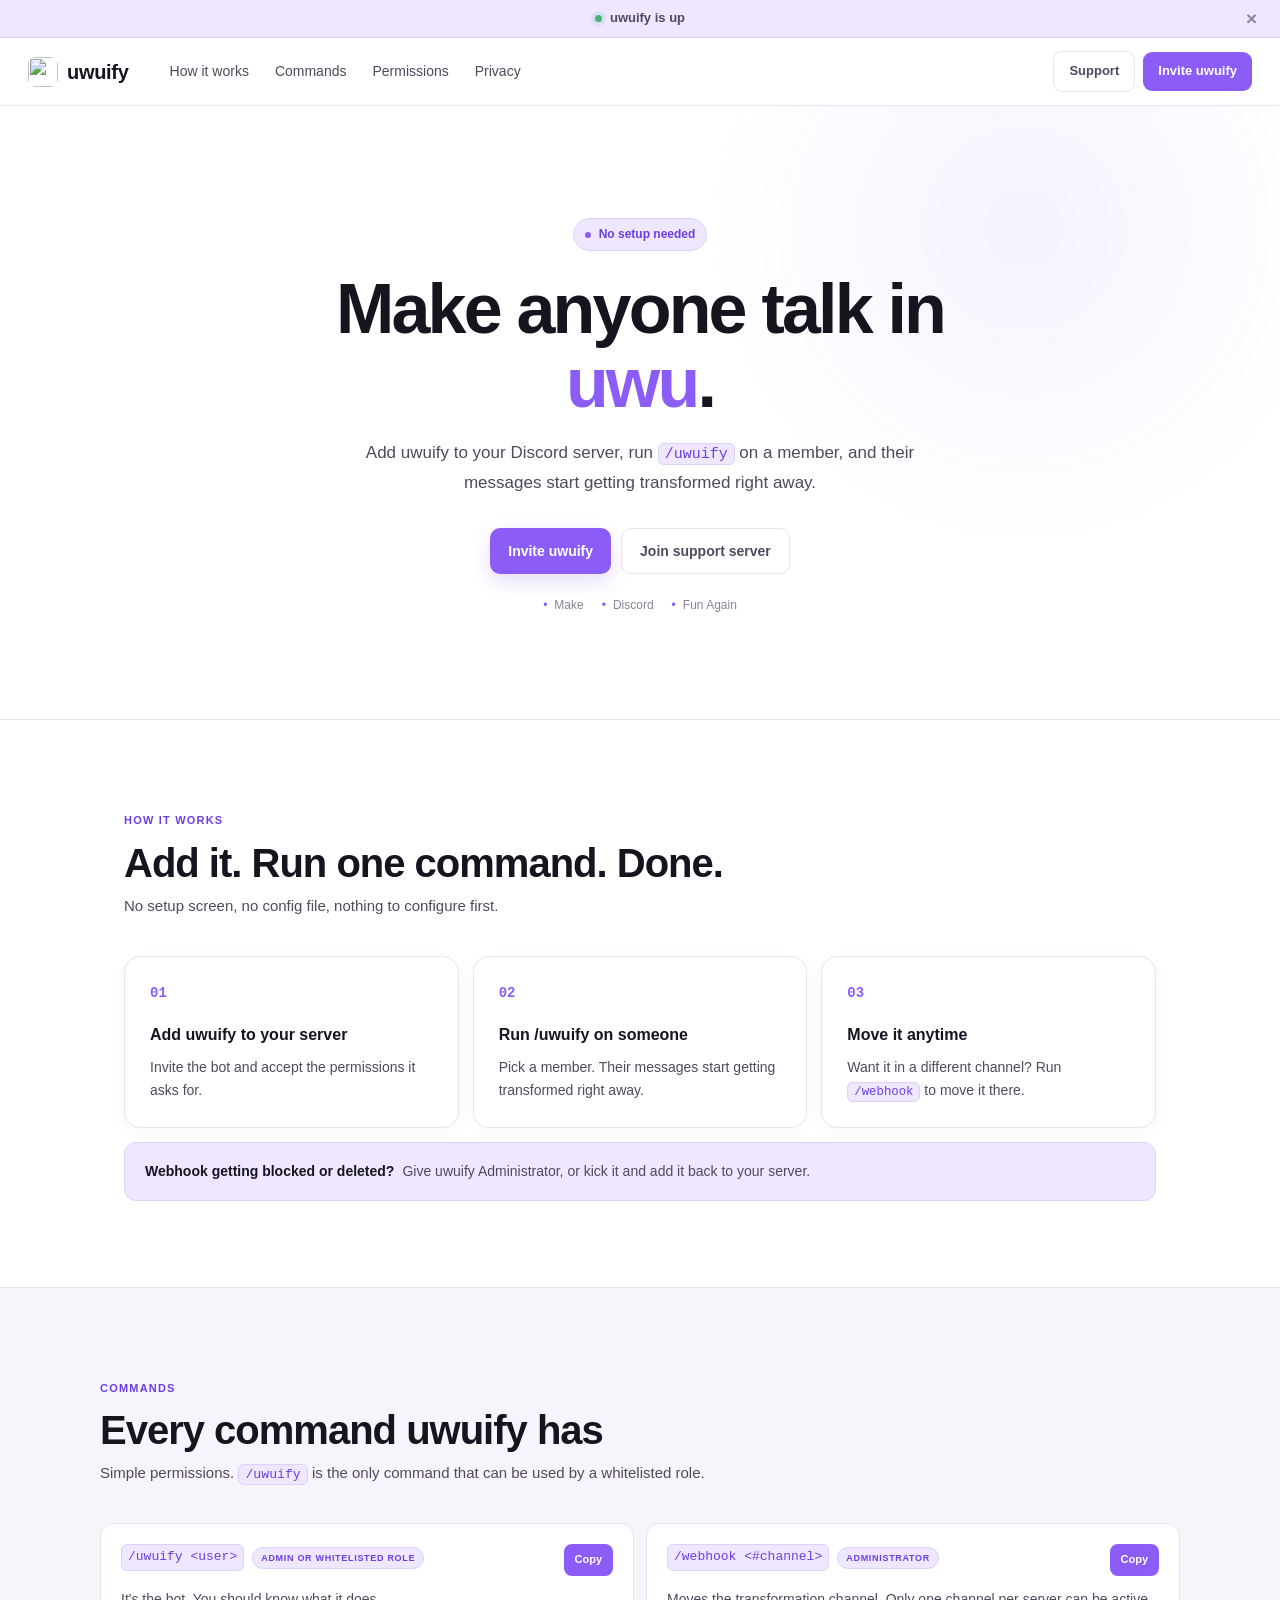
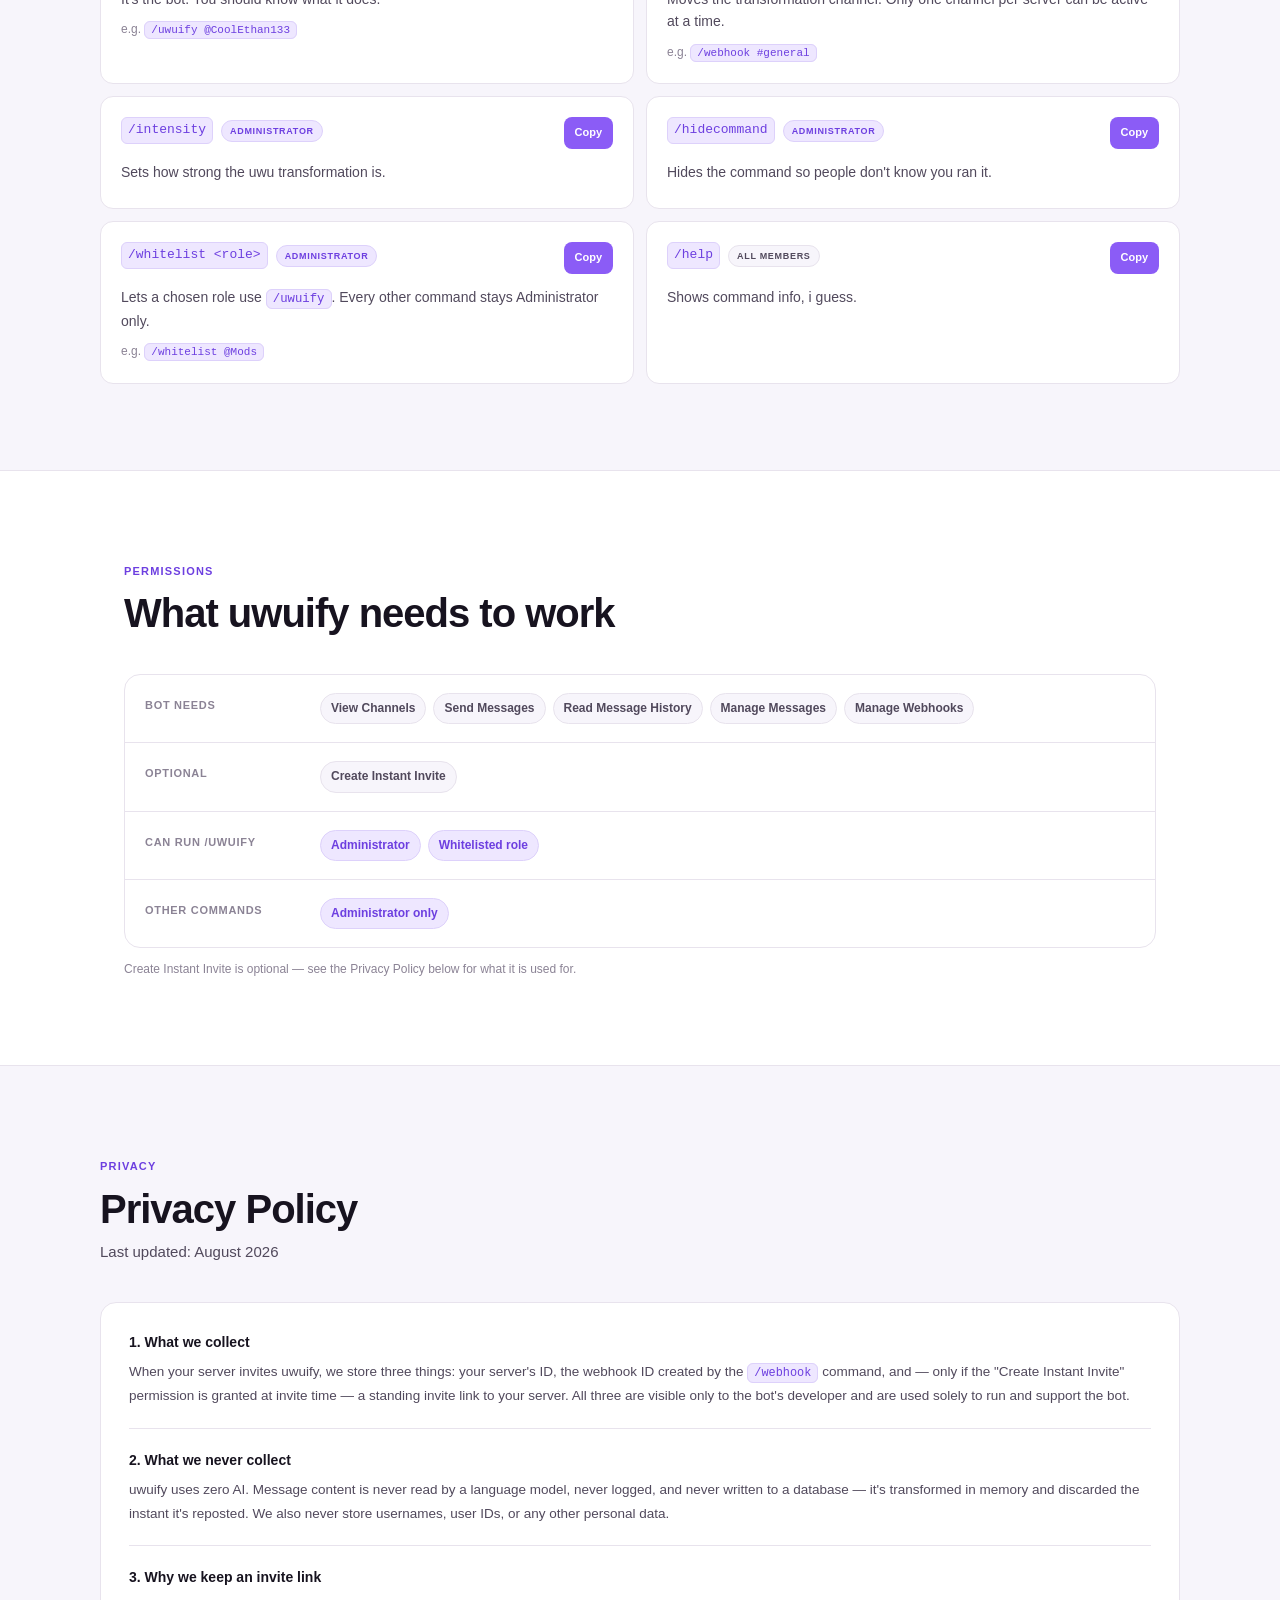
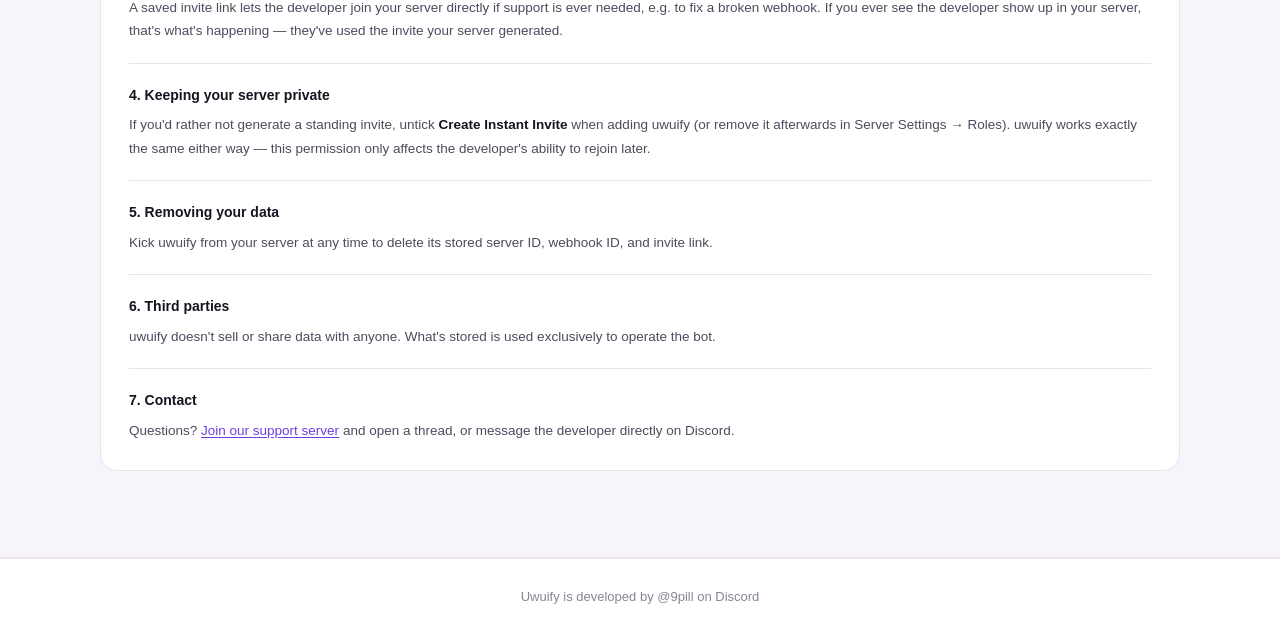
==== commit 9185262a: "Update index.html" ====
--- a/index.html
+++ b/index.html
@@ -46,7 +46,7 @@
     </div>
 
     <div class="nav-actions">
-      <a href="https://discord.gg/HZthcDvdMz" class="nav-secondary" target="_blank" rel="noopener">Support</a>
+      <a href="https://discord.gg/CjPDjCGyeM" class="nav-secondary" target="_blank" rel="noopener">Support</a>
       <a href="https://discord.com/oauth2/authorize?client_id=1429492700440166573" class="nav-primary" target="_blank" rel="noopener">Invite uwuify</a>
     </div>
 
--- a/style.css
+++ b/style.css
@@ -1,1245 +1,831 @@
-/* ===========================
-   TOKENS
-   Palette: white + pink + a soft blue.
-   Pink = primary accent (buttons, highlights, badges).
-   Blue = secondary accent (alt sections, "bot needs" chips).
-   --ink / --muted are the plain neutral text colours.
-   The Discord window mockup keeps Discord's own real interface colours,
-   since it's representing an external product's UI, not this site's theme.
-=========================== */
+/* =========================
+   uwuify — simple white + purple
+========================= */
 
 :root {
-  --font-sans: -apple-system, BlinkMacSystemFont, "Segoe UI", Roboto, Helvetica, Arial, sans-serif;
-  --font-mono: ui-monospace, SFMono-Regular, Menlo, Consolas, "Liberation Mono", monospace;
-
   --white: #ffffff;
-
-  --pink: #ffcfe8;
-  --pink-wash: rgba(255, 175, 221, 0.18);
-  --pink-wash-strong: rgba(255, 175, 221, 0.34);
-  --pink-line: rgba(255, 175, 221, 0.6);
-
-  --blue: #cfe0ff;
-  --blue-wash: rgba(140, 178, 255, 0.16);
-  --blue-wash-strong: rgba(140, 178, 255, 0.3);
-  --blue-line: rgba(140, 178, 255, 0.55);
-
-  --ink: #1a1420;
-  --ink-soft: #4d4358;
-  --muted: #948c9e;
-
-  --shadow-sm: 0 2px 10px rgba(26, 20, 32, 0.06);
-  --shadow-md: 0 10px 30px rgba(26, 20, 32, 0.08);
-  --shadow-lg: 0 20px 50px rgba(26, 20, 32, 0.10);
-
-  --status-up: #4fbf8b;
-
-  --radius-sm: 8px;
-  --radius-md: 12px;
-  --radius-lg: 18px;
-}
-
-/* ===========================
-   RESET & BASE
-=========================== */
-
-*, *::before, *::after {
+  --surface: #f7f5fb;
+  --surface-strong: #f0ebf8;
+  --purple: #8b5cf6;
+  --purple-dark: #6d3fe0;
+  --purple-soft: #eee7ff;
+  --purple-line: #ddd1fb;
+  --ink: #17131f;
+  --text: #51495c;
+  --muted: #8b8395;
+  --border: #e8e3ed;
+  --shadow: 0 12px 35px rgba(35, 20, 55, 0.07);
+  --radius: 16px;
+  --max: 1080px;
+  --font: -apple-system, BlinkMacSystemFont, "Segoe UI", Roboto, Helvetica, Arial, sans-serif;
+  --mono: ui-monospace, SFMono-Regular, Menlo, Consolas, monospace;
+}
+
+*,
+*::before,
+*::after {
+  box-sizing: border-box;
   margin: 0;
   padding: 0;
-  box-sizing: border-box;
-  -webkit-tap-highlight-color: transparent;
-  min-width: 0;
 }
 
 html {
   scroll-behavior: smooth;
   font-size: 16px;
   -webkit-text-size-adjust: 100%;
-  text-size-adjust: 100%;
 }
 
 body {
-  font-family: var(--font-sans);
+  font-family: var(--font);
   background: var(--white);
   color: var(--ink);
+  line-height: 1.6;
   overflow-x: hidden;
-  line-height: 1.65;
   -webkit-font-smoothing: antialiased;
-  -moz-osx-font-smoothing: grayscale;
-  width: 100%;
-}
-
-a { color: inherit; text-decoration: none; }
-ul { list-style: none; }
-img { max-width: 100%; }
+}
+
+a {
+  color: inherit;
+  text-decoration: none;
+}
+
+button {
+  font: inherit;
+}
 
 code {
-  font-family: var(--font-mono);
-  background: var(--pink-wash);
+  font-family: var(--mono);
+  font-size: 0.88em;
+  background: var(--purple-soft);
+  border: 1px solid var(--purple-line);
+  border-radius: 6px;
+  padding: 2px 6px;
+  color: var(--purple-dark);
+  word-break: break-word;
+}
+
+strong {
   color: var(--ink);
-  padding: 2px 7px;
-  border-radius: 5px;
-  font-size: 0.86em;
-  border: 1px solid var(--pink-line);
-  word-break: break-word;
-}
-
-strong { color: var(--ink); font-weight: 700; }
-
-::-webkit-scrollbar { width: 6px; }
-::-webkit-scrollbar-track { background: var(--white); }
-::-webkit-scrollbar-thumb { background: var(--pink); border-radius: 99px; }
-
-/* ===========================
-   TOP BANNER
-=========================== */
+}
+
+::-webkit-scrollbar {
+  width: 7px;
+}
+
+::-webkit-scrollbar-track {
+  background: var(--white);
+}
+
+::-webkit-scrollbar-thumb {
+  background: var(--purple-line);
+  border-radius: 99px;
+}
+
+/* =========================
+   STATUS BANNER
+========================= */
 
 .top-banner {
-  background: var(--pink-wash);
-  border-bottom: 1px solid var(--pink-line);
-  padding: 9px 24px;
+  min-height: 38px;
   display: flex;
   align-items: center;
   justify-content: center;
-  gap: 9px;
+  gap: 8px;
+  padding: 8px 48px;
+  background: var(--purple-soft);
+  border-bottom: 1px solid var(--purple-line);
+  color: var(--text);
   font-size: 13px;
   font-weight: 600;
-  color: var(--ink-soft);
   position: relative;
-  z-index: 200;
-  text-align: center;
 }
 
 .banner-dot {
   width: 7px;
   height: 7px;
-  background: var(--status-up);
   border-radius: 50%;
-  flex-shrink: 0;
-  box-shadow: 0 0 6px var(--status-up);
-  animation: pulse-dot 2.5s infinite;
-}
-
-@keyframes pulse-dot {
-  0%, 100% { opacity: 1; }
-  50% { opacity: 0.4; }
-}
-
-.banner-close {
+  background: #4caf7d;
+  box-shadow: 0 0 0 4px rgba(76, 175, 125, 0.12);
+}
+
+#banner-close {
   position: absolute;
-  right: 14px;
-  background: none;
-  border: none;
+  right: 16px;
+  border: 0;
+  background: transparent;
   color: var(--muted);
   cursor: pointer;
-  font-size: 18px;
+  font-size: 19px;
   line-height: 1;
-  padding: 2px 6px;
-  border-radius: 4px;
-  transition: color 0.2s;
-  touch-action: manipulation;
-}
-
-.banner-close:hover { color: var(--ink); }
-
-/* ===========================
-   NAVBAR
-=========================== */
-
-#navbar {
+  padding: 3px 7px;
+}
+
+#banner-close:hover {
+  color: var(--ink);
+}
+
+/* =========================
+   NAV
+========================= */
+
+.navbar {
+  height: 68px;
   position: sticky;
   top: 0;
-  z-index: 150;
-  background: rgba(255, 255, 255, 0.86);
-  backdrop-filter: blur(16px);
-  -webkit-backdrop-filter: blur(16px);
-  border-bottom: 1px solid var(--pink-line);
-  padding: 0 clamp(16px, 5vw, 64px);
-  height: 62px;
+  z-index: 100;
   display: flex;
   align-items: center;
-  gap: 24px;
+  gap: 30px;
+  padding: 0 28px;
+  background: rgba(255, 255, 255, 0.94);
+  backdrop-filter: blur(14px);
+  -webkit-backdrop-filter: blur(14px);
+  border-bottom: 1px solid var(--border);
 }
 
 .brand {
-  display: flex;
+  display: inline-flex;
   align-items: center;
   gap: 9px;
+  font-size: 20px;
+  font-weight: 750;
+  letter-spacing: -0.3px;
   flex-shrink: 0;
 }
 
 .brand-mark {
+  width: 30px;
+  height: 30px;
+  border-radius: 8px;
   display: block;
-  border-radius: 9px;
-  flex-shrink: 0;
-}
-
-.brand-name {
-  font-size: 20px;
-  font-weight: 700;
-  color: var(--ink);
-  letter-spacing: -0.3px;
 }
 
 .nav-links {
   display: flex;
   align-items: center;
-  gap: 2px;
+  gap: 4px;
   flex: 1;
-  min-width: 0;
 }
 
 .nav-links a {
-  color: var(--ink-soft);
+  padding: 8px 11px;
+  border-radius: 8px;
+  color: var(--text);
   font-size: 14px;
   font-weight: 500;
-  padding: 6px 12px;
+}
+
+.nav-links a:hover {
+  background: var(--surface);
+  color: var(--ink);
+}
+
+.nav-actions {
+  display: flex;
+  align-items: center;
+  gap: 8px;
+  margin-left: auto;
+}
+
+.nav-primary,
+.nav-secondary {
+  padding: 9px 15px;
   border-radius: 9px;
-  transition: color 0.2s, background 0.2s;
-  white-space: nowrap;
-}
-
-.nav-links a:hover {
-  color: var(--ink);
-  background: var(--pink-wash);
-}
-
-.nav-cta {
-  margin-left: auto;
-  background: var(--pink);
-  color: var(--ink) !important;
   font-size: 13px;
   font-weight: 700;
-  padding: 9px 18px;
-  border-radius: 10px;
-  transition: transform 0.15s, box-shadow 0.2s;
-  flex-shrink: 0;
-  touch-action: manipulation;
   white-space: nowrap;
 }
 
-.nav-cta:hover {
-  transform: translateY(-1px);
-  box-shadow: var(--shadow-md);
+.nav-primary {
+  background: var(--purple);
+  color: var(--white);
+}
+
+.nav-primary:hover {
+  background: var(--purple-dark);
+}
+
+.nav-secondary {
+  border: 1px solid var(--border);
+  background: var(--white);
+  color: var(--text);
+}
+
+.nav-secondary:hover {
+  border-color: var(--purple-line);
+  color: var(--purple-dark);
+  background: var(--surface);
 }
 
 .hamburger {
   display: none;
-  flex-direction: column;
-  gap: 5px;
-  background: none;
-  border: none;
+  margin-left: auto;
+  border: 0;
+  background: transparent;
+  padding: 7px;
   cursor: pointer;
-  margin-left: auto;
-  padding: 6px;
-  touch-action: manipulation;
-  flex-shrink: 0;
 }
 
 .hamburger span {
   display: block;
   width: 22px;
   height: 2px;
+  margin: 4px 0;
+  border-radius: 4px;
   background: var(--ink);
-  border-radius: 2px;
-  transition: 0.3s;
-}
-
-.hamburger.open span:nth-child(1) { transform: translateY(7px) rotate(45deg); }
-.hamburger.open span:nth-child(2) { opacity: 0; }
-.hamburger.open span:nth-child(3) { transform: translateY(-7px) rotate(-45deg); }
-
-/* ===========================
-   MOBILE MENU
-=========================== */
+  transition: 0.25s;
+}
+
+.hamburger.open span:nth-child(1) {
+  transform: translateY(6px) rotate(45deg);
+}
+
+.hamburger.open span:nth-child(2) {
+  opacity: 0;
+}
+
+.hamburger.open span:nth-child(3) {
+  transform: translateY(-6px) rotate(-45deg);
+}
 
 .mobile-menu {
   display: none;
-  flex-direction: column;
-  position: fixed;
-  top: 62px;
-  left: 0;
-  right: 0;
-  background: var(--white);
-  border-bottom: 1px solid var(--pink-line);
-  padding: 16px;
-  gap: 3px;
-  z-index: 140;
-  box-shadow: var(--shadow-lg);
-  max-height: calc(100vh - 62px);
-  overflow-y: auto;
-}
-
-.mobile-menu.open { display: flex; }
-
-.mobile-menu a {
-  color: var(--ink-soft);
-  font-size: 15px;
-  font-weight: 500;
-  padding: 13px 16px;
-  border-radius: 10px;
-  transition: 0.2s;
-  touch-action: manipulation;
-}
-
-.mobile-menu a:hover, .mobile-menu a:active {
-  color: var(--ink);
-  background: var(--pink-wash);
-}
-
-.mobile-cta {
-  margin-top: 8px;
-  background: var(--pink) !important;
-  color: var(--ink) !important;
+}
+
+/* =========================
+   HERO
+========================= */
+
+.hero {
+  border-bottom: 1px solid var(--border);
+  background:
+    radial-gradient(circle at 80% 20%, rgba(139, 92, 246, 0.08), transparent 28%),
+    var(--white);
+}
+
+.hero-content {
+  max-width: 900px;
+  margin: 0 auto;
+  padding: 112px 24px 104px;
   text-align: center;
-  font-weight: 700 !important;
-}
-
-/* ===========================
-   HERO
-=========================== */
-
-.hero {
-  max-width: 1180px;
-  margin: 0 auto;
-  padding: 64px clamp(16px, 6%, 64px) 92px;
-  display: grid;
-  grid-template-columns: 1.2fr 0.8fr;
-  gap: 48px;
+}
+
+.status {
+  display: inline-flex;
   align-items: center;
-}
-
-.pill {
-  display: inline-block;
-  background: var(--pink);
-  color: var(--ink);
-  font-size: 11px;
+  gap: 8px;
+  padding: 6px 11px;
+  margin-bottom: 22px;
+  border: 1px solid var(--purple-line);
+  border-radius: 99px;
+  background: var(--purple-soft);
+  color: var(--purple-dark);
+  font-size: 12px;
   font-weight: 700;
-  text-transform: uppercase;
-  letter-spacing: 1.2px;
-  padding: 6px 14px;
-  border-radius: 99px;
-  margin-bottom: 22px;
-}
-
-.hero-left h1 {
-  font-size: clamp(32px, 5vw, 52px);
-  font-weight: 700;
-  line-height: 1.14;
-  letter-spacing: -1px;
-  color: var(--ink);
-  margin-bottom: 18px;
-}
-
-.hero-left h1 em {
+}
+
+.status span {
+  width: 6px;
+  height: 6px;
+  border-radius: 50%;
+  background: var(--purple);
+}
+
+.hero h1 {
+  max-width: 760px;
+  margin: 0 auto 18px;
+  font-size: clamp(42px, 7vw, 70px);
+  line-height: 1.05;
+  letter-spacing: -2.8px;
+  font-weight: 800;
+}
+
+.hero h1 em {
+  color: var(--purple);
   font-style: normal;
-  position: relative;
-  display: inline-block;
-}
-
-.hero-left h1 em::after {
-  content: '';
-  position: absolute;
-  left: -2px;
-  right: -2px;
-  bottom: 6px;
-  height: 0.38em;
-  background: var(--pink);
-  z-index: -1;
-  border-radius: 3px;
-}
-
-.hero-sub {
-  color: var(--ink-soft);
-  font-size: 16.5px;
-  line-height: 1.72;
-  max-width: 460px;
-  margin-bottom: 30px;
+}
+
+.hero-content > p {
+  max-width: 620px;
+  margin: 0 auto 30px;
+  color: var(--text);
+  font-size: 17px;
+  line-height: 1.75;
 }
 
 .hero-actions {
   display: flex;
-  gap: 12px;
+  justify-content: center;
   flex-wrap: wrap;
-  margin-bottom: 30px;
-}
-
-.btn {
+  gap: 10px;
+}
+
+.button {
   display: inline-flex;
   align-items: center;
   justify-content: center;
-  gap: 8px;
-  padding: 12px 22px;
-  border-radius: 11px;
+  min-height: 44px;
+  padding: 11px 18px;
+  border-radius: 10px;
   font-size: 14px;
   font-weight: 700;
-  transition: transform 0.15s, box-shadow 0.2s, background 0.2s;
+  transition: 0.18s ease;
+}
+
+.button-primary {
+  background: var(--purple);
+  color: var(--white);
+  box-shadow: 0 8px 20px rgba(139, 92, 246, 0.2);
+}
+
+.button-primary:hover {
+  background: var(--purple-dark);
+  transform: translateY(-1px);
+}
+
+.button-secondary {
+  background: var(--white);
+  border: 1px solid var(--border);
+  color: var(--text);
+}
+
+.button-secondary:hover {
+  border-color: var(--purple-line);
+  background: var(--surface);
+  color: var(--purple-dark);
+}
+
+.hero-note {
+  display: flex;
+  justify-content: center;
+  flex-wrap: wrap;
+  gap: 8px 18px;
+  margin-top: 22px;
+  color: var(--muted);
+  font-size: 12px;
+}
+
+.hero-note span::before {
+  content: "•";
+  margin-right: 7px;
+  color: var(--purple);
+}
+
+/* =========================
+   SHARED SECTIONS
+========================= */
+
+.section {
+  max-width: var(--max);
+  margin: 0 auto;
+  padding: 86px 24px;
+}
+
+.section-soft {
+  max-width: none;
+  padding-left: max(24px, calc((100% - var(--max)) / 2));
+  padding-right: max(24px, calc((100% - var(--max)) / 2));
+  background: var(--surface);
+  border-top: 1px solid var(--border);
+  border-bottom: 1px solid var(--border);
+}
+
+.section-heading {
+  margin-bottom: 38px;
+}
+
+.eyebrow {
+  display: inline-block;
+  margin-bottom: 10px;
+  color: var(--purple-dark);
+  font-size: 11px;
+  font-weight: 800;
+  letter-spacing: 1.2px;
+  text-transform: uppercase;
+}
+
+.section-heading h2 {
+  font-size: clamp(28px, 4vw, 40px);
+  line-height: 1.15;
+  letter-spacing: -1px;
+  margin-bottom: 8px;
+}
+
+.section-heading p {
+  max-width: 620px;
+  color: var(--text);
+  font-size: 15px;
+}
+
+/* =========================
+   HOW IT WORKS
+========================= */
+
+.steps {
+  display: grid;
+  grid-template-columns: repeat(3, 1fr);
+  gap: 14px;
+}
+
+.step {
+  padding: 25px;
+  background: var(--white);
+  border: 1px solid var(--border);
+  border-radius: var(--radius);
+  box-shadow: 0 4px 18px rgba(35, 20, 55, 0.03);
+}
+
+.step-number {
+  margin-bottom: 18px;
+  color: var(--purple);
+  font-family: var(--mono);
+  font-size: 14px;
+  font-weight: 800;
+}
+
+.step h3 {
+  margin-bottom: 8px;
+  font-size: 16px;
+}
+
+.step p {
+  color: var(--text);
+  font-size: 14px;
+  line-height: 1.65;
+}
+
+.notice {
+  display: flex;
+  align-items: baseline;
+  gap: 8px;
+  margin-top: 14px;
+  padding: 17px 20px;
+  border: 1px solid var(--purple-line);
+  border-radius: 12px;
+  background: var(--purple-soft);
+  color: var(--text);
+  font-size: 14px;
+}
+
+.notice strong {
+  flex-shrink: 0;
+}
+
+/* =========================
+   COMMANDS
+========================= */
+
+.commands {
+  display: grid;
+  grid-template-columns: repeat(2, minmax(0, 1fr));
+  gap: 12px;
+}
+
+.command-card {
+  padding: 20px;
+  background: var(--white);
+  border: 1px solid var(--border);
+  border-radius: 13px;
+}
+
+.command-card:hover {
+  border-color: var(--purple-line);
+  box-shadow: var(--shadow);
+}
+
+.command-top {
+  display: flex;
+  align-items: flex-start;
+  justify-content: space-between;
+  gap: 12px;
+  margin-bottom: 12px;
+}
+
+.command-top > div {
+  display: flex;
+  align-items: center;
+  gap: 8px;
+  flex-wrap: wrap;
+}
+
+.command-top code {
+  font-size: 13px;
+  white-space: nowrap;
+}
+
+.tag {
+  display: inline-block;
+  padding: 3px 8px;
+  border: 1px solid var(--purple-line);
+  border-radius: 99px;
+  background: var(--purple-soft);
+  color: var(--purple-dark);
+  font-size: 9px;
+  font-weight: 800;
+  letter-spacing: 0.7px;
+  text-transform: uppercase;
+  white-space: nowrap;
+}
+
+.tag-neutral {
+  background: var(--surface);
+  border-color: var(--border);
+  color: var(--text);
+}
+
+.command-card p {
+  margin-bottom: 5px;
+  color: var(--text);
+  font-size: 14px;
+}
+
+.command-card small {
+  color: var(--muted);
+  font-size: 12px;
+}
+
+.command-card small code {
+  font-size: 11px;
+}
+
+.copy-btn {
+  flex-shrink: 0;
+  border: 0;
+  border-radius: 8px;
+  background: var(--purple);
+  color: var(--white);
+  padding: 7px 11px;
+  font-size: 11px;
+  font-weight: 750;
   cursor: pointer;
-  border: none;
-  font-family: inherit;
-  touch-action: manipulation;
-  -webkit-appearance: none;
-}
-
-.btn-primary {
-  background: var(--pink);
-  color: var(--ink);
-  box-shadow: var(--shadow-sm);
-}
-
-.btn-primary:hover {
-  transform: translateY(-2px);
-  box-shadow: var(--shadow-md);
-}
-
-.btn-ghost {
+}
+
+.copy-btn:hover {
+  background: var(--purple-dark);
+}
+
+/* =========================
+   PERMISSIONS
+========================= */
+
+.permissions {
+  border: 1px solid var(--border);
+  border-radius: var(--radius);
   background: var(--white);
-  color: var(--ink-soft);
-  border: 1px solid var(--pink-line);
-}
-
-.btn-ghost:hover {
-  background: var(--pink-wash);
-  color: var(--ink);
-  transform: translateY(-1px);
-}
-
-/* ===========================
-   QUICK LIMITS — signature element
-   Plain numbers, no bars or animation. Links straight to the
-   full Limits section so the numbers always mean something.
-=========================== */
-
-.quick-limits {
-  display: flex;
-  gap: 10px;
+  overflow: hidden;
+}
+
+.permission-row {
+  display: grid;
+  grid-template-columns: 155px 1fr;
+  gap: 20px;
+  padding: 18px 20px;
+  border-bottom: 1px solid var(--border);
+}
+
+.permission-row:last-child {
+  border-bottom: 0;
+}
+
+.permission-title {
+  padding-top: 4px;
+  color: var(--muted);
+  font-size: 11px;
+  font-weight: 800;
+  letter-spacing: 0.7px;
+  text-transform: uppercase;
+}
+
+.chips {
+  display: flex;
   flex-wrap: wrap;
-}
-
-.limit-chip {
-  display: flex;
-  align-items: baseline;
   gap: 7px;
+}
+
+.chips span {
+  padding: 5px 10px;
+  border: 1px solid var(--border);
+  border-radius: 99px;
+  background: var(--surface);
+  color: var(--text);
+  font-size: 12px;
+  font-weight: 600;
+}
+
+.chips.accent span {
+  border-color: var(--purple-line);
+  background: var(--purple-soft);
+  color: var(--purple-dark);
+}
+
+.permission-note {
+  margin-top: 12px;
+  color: var(--muted);
+  font-size: 12px;
+}
+
+/* =========================
+   PRIVACY
+========================= */
+
+.privacy-card {
+  background: var(--white);
+  border: 1px solid var(--border);
+  border-radius: var(--radius);
+  padding: 28px;
+}
+
+.privacy-card article {
+  padding: 0 0 20px;
+  margin-bottom: 20px;
+  border-bottom: 1px solid var(--border);
+}
+
+.privacy-card article:last-child {
+  padding-bottom: 0;
+  margin-bottom: 0;
+  border-bottom: 0;
+}
+
+.privacy-card h3 {
+  margin-bottom: 7px;
+  font-size: 14px;
+}
+
+.privacy-card p {
+  color: var(--text);
+  font-size: 13.5px;
+  line-height: 1.75;
+}
+
+.privacy-card a {
+  color: var(--purple-dark);
+  text-decoration: underline;
+  text-underline-offset: 2px;
+}
+
+/* =========================
+   FOOTER
+========================= */
+
+footer {
+  padding: 28px 20px;
+  text-align: center;
+  color: var(--muted);
+  border-top: 1px solid var(--border);
+  background: var(--white);
+  font-size: 13px;
+}
+
+/* =========================
+   TOAST
+========================= */
+
+.toast {
+  position: fixed;
+  left: 50%;
+  bottom: 24px;
+  z-index: 200;
+  transform: translate(-50%, 20px);
+  padding: 10px 14px;
+  border-radius: 9px;
   background: var(--ink);
   color: var(--white);
-  padding: 11px 18px;
-  border-radius: var(--radius-md);
-  transition: transform 0.15s, box-shadow 0.2s;
-}
-
-.limit-chip:hover {
-  transform: translateY(-2px);
-  box-shadow: var(--shadow-md);
-}
-
-.limit-chip strong {
-  color: var(--pink);
-  font-size: 20px;
-  font-weight: 700;
-}
-
-.limit-chip span {
-  font-size: 13px;
-  color: rgba(255, 255, 255, 0.75);
-  font-weight: 500;
-}
-
-/* ===========================
-   DISCORD DEMO (mimics Discord's own dark UI — intentionally
-   outside the site's white/pink/blue palette, like a product screenshot).
-   Kept small and simple: no sidebar, no title bar, just the chat.
-=========================== */
-
-.discord-window {
-  background: #1e1f22;
-  border-radius: 12px;
-  overflow: hidden;
-  box-shadow: 0 0 0 1px rgba(0,0,0,0.5), var(--shadow-lg), 0 4px 12px rgba(0,0,0,0.2);
-  display: flex;
-  flex-direction: column;
-  height: 360px;
-  width: 100%;
-}
-
-.dw-head {
-  height: 40px;
-  background: #2b2d31;
-  border-bottom: 1px solid rgba(0,0,0,0.25);
-  display: flex;
-  align-items: center;
-  gap: 6px;
-  padding: 0 14px;
-  flex-shrink: 0;
-}
-
-.dw-head-hash { font-size: 16px; color: #5e6171; line-height: 1; }
-.dw-head-name { font-size: 13.5px; font-weight: 600; color: #e0e2ea; }
-
-.dw-head-tag {
-  margin-left: auto;
-  font-size: 10px;
-  font-weight: 700;
-  text-transform: uppercase;
-  letter-spacing: 0.6px;
-  color: #f5cfff;
-  background: rgba(245, 207, 255, 0.14);
-  border: 1px solid rgba(245, 207, 255, 0.3);
-  padding: 3px 9px;
-  border-radius: 99px;
-}
-
-.dw-messages {
-  flex: 1;
-  overflow-y: auto;
-  padding: 10px 12px 4px;
-  display: flex;
-  flex-direction: column;
-  gap: 2px;
-  min-height: 0;
-}
-
-.dw-messages::-webkit-scrollbar { width: 4px; }
-.dw-messages::-webkit-scrollbar-thumb { background: #1e1f22; border-radius: 99px; }
-
-.dw-system-msg {
-  text-align: center;
-  font-size: 12px;
-  color: #4a4d5a;
-  padding: 16px 0 10px;
-  line-height: 1.6;
-}
-
-.dw-msg {
-  display: flex;
-  gap: 10px;
-  padding: 3px 4px;
-  border-radius: 4px;
-  animation: msgIn 0.2s ease;
-}
-
-@keyframes msgIn {
-  from { opacity: 0; transform: translateY(4px); }
-  to { opacity: 1; transform: translateY(0); }
-}
-
-.dw-msg-avatar {
-  width: 28px;
-  height: 28px;
-  border-radius: 50%;
-  display: flex;
-  align-items: center;
-  justify-content: center;
-  font-size: 11px;
-  font-weight: 700;
-  color: #fff;
-  flex-shrink: 0;
-  margin-top: 2px;
-}
-
-.avatar-you { background: #5865f2; }
-.avatar-ethan { background: #3ba55c; }
-.avatar-alex { background: #eb459e; }
-.avatar-default { background: #7a7d8a; }
-
-.dw-msg-body { flex: 1; min-width: 0; }
-
-.dw-msg-header {
-  display: flex;
-  align-items: baseline;
-  gap: 6px;
-  margin-bottom: 1px;
-}
-
-.dw-msg-name { font-size: 13px; font-weight: 600; line-height: 1.4; }
-.dw-msg-name.name-you { color: #7289da; }
-.dw-msg-name.name-ethan { color: #3ba55c; }
-.dw-msg-name.name-alex { color: #eb459e; }
-
-.dw-msg-time { font-size: 10px; color: #4a4d5a; font-weight: 400; }
-
-.dw-msg-text {
-  font-size: 13px;
-  color: #dbdee1;
-  line-height: 1.5;
-  word-break: break-word;
-  white-space: pre-wrap;
-}
-
-.dw-msg-text.text-uwu { color: #ffc9e0; }
-
-.dw-msg-text.text-cmd {
-  color: #aab6f5;
-  font-family: var(--font-mono);
-  font-size: 12px;
-  background: rgba(88,101,242,0.15);
-  padding: 1px 6px;
-  border-radius: 4px;
-  display: inline-block;
-}
-
-.dw-typing {
-  padding: 4px 4px 6px 44px;
-  font-size: 11px;
-  color: #72767d;
-  display: flex;
-  align-items: center;
-  gap: 6px;
-  min-height: 22px;
-}
-
-.dw-typing-dots { display: flex; gap: 3px; align-items: center; }
-
-.dw-typing-dots span {
-  width: 5px;
-  height: 5px;
-  background: #72767d;
-  border-radius: 50%;
-  animation: typingBounce 1.4s infinite;
-}
-
-.dw-typing-dots span:nth-child(2) { animation-delay: 0.15s; }
-.dw-typing-dots span:nth-child(3) { animation-delay: 0.3s; }
-
-@keyframes typingBounce {
-  0%, 60%, 100% { opacity: 0.3; transform: translateY(0); }
-  30% { opacity: 1; transform: translateY(-3px); }
-}
-
-.dw-suggestion {
-  padding: 8px 12px;
-  background: rgba(245,207,255,0.07);
-  border-top: 1px solid rgba(245,207,255,0.15);
-  display: flex;
-  align-items: center;
-  gap: 10px;
-  flex-wrap: wrap;
-  flex-shrink: 0;
-}
-
-.dw-suggestion span { font-size: 12px; color: #9099a8; flex: 1; min-width: 110px; }
-
-.dw-suggestion button {
-  background: rgba(245,207,255,0.16);
-  border: 1px solid rgba(245,207,255,0.4);
-  color: #f5cfff;
-  font-size: 12px;
-  font-weight: 700;
-  padding: 5px 12px;
-  border-radius: 7px;
-  cursor: pointer;
-  transition: 0.2s;
-  font-family: var(--font-mono);
-  touch-action: manipulation;
-}
-
-.dw-suggestion button:hover { background: rgba(245,207,255,0.28); }
-
-.dw-input-area {
-  display: flex;
-  align-items: center;
-  margin: 0 10px 10px;
-  background: #383a40;
-  border-radius: 9px;
-  overflow: hidden;
-  flex-shrink: 0;
-}
-
-#chat-input {
-  flex: 1;
-  background: transparent;
-  border: none;
-  color: #dbdee1;
-  font-size: 13px;
-  padding: 10px 12px;
-  outline: none;
-  font-family: var(--font-sans);
-  min-width: 0;
-  -webkit-appearance: none;
-}
-
-#chat-input::placeholder { color: #5e6171; }
-
-#send-btn {
-  width: 34px;
-  height: 34px;
-  margin: 0 4px;
-  background: #5865f2;
-  border: none;
-  border-radius: 7px;
-  color: #fff;
-  cursor: pointer;
-  display: flex;
-  align-items: center;
-  justify-content: center;
-  transition: background 0.2s, transform 0.15s;
-  flex-shrink: 0;
-  touch-action: manipulation;
-}
-
-#send-btn:hover { background: #4752c4; transform: scale(1.06); }
-
-.demo-note {
-  font-size: 12px;
-  color: var(--muted);
-  margin-top: 11px;
-  text-align: center;
-}
-
-/* ===========================
-   SECTIONS — SHARED
-=========================== */
-
-.section { max-width: 1080px; margin: 0 auto; padding: 76px clamp(16px, 6%, 64px); }
-.section-alt { background: var(--blue-wash); max-width: 100%; padding: 76px 0; }
-.section-inner { max-width: 1080px; margin: 0 auto; padding: 0 clamp(16px, 6%, 64px); }
-.section-header { margin-bottom: 38px; }
-
-.eyebrow {
-  display: inline-block;
-  background: var(--pink);
-  color: var(--ink);
-  font-size: 11px;
-  font-weight: 700;
-  text-transform: uppercase;
-  letter-spacing: 1.2px;
-  padding: 4px 12px;
-  border-radius: 99px;
-  margin-bottom: 14px;
-}
-
-.section-header h2 {
-  font-size: clamp(24px, 4vw, 36px);
-  font-weight: 700;
-  letter-spacing: -0.6px;
-  color: var(--ink);
-  line-height: 1.18;
-  margin-bottom: 8px;
-}
-
-.section-header p { color: var(--ink-soft); font-size: 15.5px; max-width: 520px; }
-
-/* ===========================
-   HOW IT WORKS
-=========================== */
-
-.steps-grid {
-  display: grid;
-  grid-template-columns: repeat(3, 1fr);
-  gap: 16px;
-  margin-bottom: 22px;
-}
-
-.step-card {
-  background: var(--white);
-  border: 1px solid var(--pink-line);
-  border-radius: var(--radius-lg);
-  padding: 24px;
-  transition: transform 0.2s, box-shadow 0.2s;
-}
-
-.step-card:hover { transform: translateY(-3px); box-shadow: var(--shadow-md); }
-
-.step-num {
-  font-family: var(--font-mono);
-  font-size: 22px;
-  font-weight: 500;
-  color: var(--pink);
-  margin-bottom: 12px;
-  line-height: 1;
-}
-
-.step-card h3 { font-size: 16px; font-weight: 700; color: var(--ink); margin-bottom: 8px; }
-.step-card p { font-size: 13.5px; color: var(--ink-soft); line-height: 1.6; }
-
-.notice-box {
-  background: var(--white);
-  border: 1px solid var(--pink-line);
-  border-radius: var(--radius-md);
-  padding: 16px 20px;
-  display: flex;
-  align-items: flex-start;
-  gap: 12px;
-}
-
-.notice-icon {
-  flex-shrink: 0;
-  width: 22px;
-  height: 22px;
-  background: var(--pink);
-  color: var(--ink);
-  border-radius: 7px;
-  display: flex;
-  align-items: center;
-  justify-content: center;
-  font-size: 13px;
-  font-weight: 700;
-  margin-top: 1px;
-}
-
-.notice-box p { font-size: 13.5px; color: var(--ink-soft); line-height: 1.6; }
-.notice-box strong { color: var(--ink); }
-
-/* ===========================
-   LIMITS
-=========================== */
-
-.limits-grid {
-  display: grid;
-  grid-template-columns: repeat(3, 1fr);
-  gap: 16px;
-}
-
-.limit-card {
-  background: var(--white);
-  border: 1px solid var(--blue-line);
-  border-radius: var(--radius-lg);
-  padding: 24px;
-  transition: transform 0.2s, box-shadow 0.2s;
-}
-
-.limit-card:hover { transform: translateY(-3px); box-shadow: var(--shadow-md); }
-
-.limit-number {
-  font-size: 34px;
-  font-weight: 700;
-  color: var(--ink);
-  line-height: 1;
-  margin-bottom: 10px;
-}
-
-.limit-card h3 { font-size: 15px; font-weight: 700; color: var(--ink); margin-bottom: 8px; }
-.limit-card p { font-size: 13.5px; color: var(--ink-soft); line-height: 1.6; }
-
-/* ===========================
-   COMMANDS (compact cards)
-=========================== */
-
-.cmd-list {
-  display: flex;
-  flex-direction: column;
-  gap: 12px;
-}
-
-.cmd-card {
-  background: var(--white);
-  border: 1px solid var(--pink-line);
-  border-radius: var(--radius-md);
-  padding: 18px 20px;
-  transition: box-shadow 0.2s;
-}
-
-.cmd-card:hover { box-shadow: var(--shadow-sm); }
-
-.cmd-top {
-  display: flex;
-  align-items: center;
-  justify-content: space-between;
-  gap: 14px;
-  flex-wrap: wrap;
-  margin-bottom: 8px;
-}
-
-.cmd-name {
-  display: flex;
-  align-items: center;
-  gap: 10px;
-  flex-wrap: wrap;
-}
-
-.cmd-name code { font-size: 13px; white-space: nowrap; }
-
-.cmd-tag {
-  display: inline-block;
-  font-size: 9.5px;
-  font-weight: 700;
-  text-transform: uppercase;
-  letter-spacing: 0.8px;
-  color: var(--ink-soft);
-  background: var(--pink-wash-strong);
-  border: 1px solid var(--pink-line);
-  padding: 3px 9px;
-  border-radius: 99px;
-  white-space: nowrap;
-}
-
-.cmd-tag-all { color: var(--ink-soft); background: var(--white); }
-
-.cmd-desc { font-size: 13.5px; color: var(--ink-soft); line-height: 1.6; margin-bottom: 4px; }
-.cmd-example { font-size: 12px; color: var(--muted); }
-.cmd-example code { font-size: 11.5px; }
-
-.copy-btn {
-  background: var(--pink);
-  border: none;
-  color: var(--ink);
-  font-size: 12px;
-  font-weight: 700;
-  padding: 6px 14px;
-  border-radius: 7px;
-  cursor: pointer;
-  transition: transform 0.15s;
-  white-space: nowrap;
-  font-family: var(--font-sans);
-  touch-action: manipulation;
-  flex-shrink: 0;
-}
-
-.copy-btn:hover { transform: translateY(-1px); }
-.copy-btn:active { transform: translateY(0); }
-
-/* ===========================
-   PERMISSIONS
-=========================== */
-
-.perms-compact {
-  background: var(--white);
-  border: 1px solid var(--blue-line);
-  border-radius: var(--radius-md);
-  padding: 18px 20px;
-  display: flex;
-  flex-direction: column;
-  gap: 14px;
-  margin-bottom: 14px;
-}
-
-.perms-row {
-  display: flex;
-  align-items: baseline;
-  gap: 14px;
-  flex-wrap: wrap;
-}
-
-.perms-label {
-  font-size: 11.5px;
-  font-weight: 700;
-  text-transform: uppercase;
-  letter-spacing: 0.6px;
-  color: var(--muted);
-  flex-shrink: 0;
-  min-width: 140px;
-}
-
-.chip-group { display: flex; flex-wrap: wrap; gap: 6px; }
-
-.chip {
   font-size: 12px;
   font-weight: 600;
-  color: var(--ink-soft);
-  padding: 4px 11px;
-  border-radius: 99px;
-  white-space: nowrap;
-}
-
-.chip-blue .chip { background: var(--blue-wash); border: 1px solid var(--blue-line); }
-.chip-pink .chip { background: var(--pink-wash); border: 1px solid var(--pink-line); }
-
-.perms-note { font-size: 13px; color: var(--muted); }
-
-/* ===========================
-   BETA STRIP
-=========================== */
-
-.beta-strip {
-  background: var(--ink);
-  padding: 22px clamp(16px, 6%, 64px);
-  text-align: center;
-}
-
-.beta-strip p {
-  max-width: 640px;
-  margin: 0 auto;
-  font-size: 14px;
-  color: rgba(255, 255, 255, 0.8);
-  line-height: 1.6;
-}
-
-.beta-strip strong { color: var(--white); }
-.beta-strip a { color: var(--pink); text-decoration: underline; text-underline-offset: 2px; }
-.beta-strip a:hover { color: var(--white); }
-
-/* ===========================
-   LEGAL
-=========================== */
-
-.legal-grid {
-  display: grid;
-  grid-template-columns: 1fr 1fr;
-  gap: 18px;
-  align-items: start;
-}
-
-.legal-block {
-  background: var(--white);
-  border: 1px solid var(--pink-line);
-  border-top: 3px solid var(--pink);
-  border-radius: var(--radius-lg);
-  padding: 26px;
-}
-
-.legal-block-blue {
-  border-color: var(--blue-line);
-  border-top-color: var(--blue);
-}
-
-.legal-block h3 {
-  font-size: 18px;
-  font-weight: 700;
-  color: var(--ink);
-  margin-bottom: 22px;
-  padding-bottom: 14px;
-  border-bottom: 1px solid var(--pink-line);
-}
-
-.legal-block-blue h3 { border-bottom-color: var(--blue-line); }
-
-.legal-clause { margin-bottom: 18px; padding-bottom: 18px; border-bottom: 1px solid var(--pink-wash-strong); }
-.legal-block-blue .legal-clause { border-bottom-color: var(--blue-wash-strong); }
-.legal-clause:last-child { margin-bottom: 0; padding-bottom: 0; border-bottom: none; }
-
-.legal-clause h4 {
-  font-size: 11px;
-  font-weight: 700;
-  text-transform: uppercase;
-  letter-spacing: 1px;
-  color: var(--ink);
-  margin-bottom: 8px;
-}
-
-.legal-clause p { font-size: 13px; color: var(--ink-soft); line-height: 1.7; }
-
-.legal-clause a {
-  color: var(--ink);
-  text-decoration: underline;
-  text-decoration-color: var(--pink);
-  text-decoration-thickness: 2px;
-  text-underline-offset: 2px;
-  transition: text-decoration-color 0.2s;
-}
-
-.legal-block-blue .legal-clause a { text-decoration-color: var(--blue); }
-
-.legal-clause a:hover { text-decoration-color: var(--ink); }
-
-/* ===========================
-   FOOTER
-=========================== */
-
-footer {
-  background: var(--white);
-  border-top: 1px solid var(--pink-line);
-  padding: 50px clamp(16px, 6%, 64px) 26px;
-}
-
-.footer-inner {
-  max-width: 1080px;
-  margin: 0 auto;
-  display: flex;
-  gap: 56px;
-  margin-bottom: 36px;
-  flex-wrap: wrap;
-}
-
-.footer-brand { flex: 1; max-width: 260px; min-width: 200px; }
-.footer-brand .brand { margin-bottom: 12px; }
-.footer-brand p { font-size: 13px; color: var(--muted); line-height: 1.65; }
-
-.footer-links { display: flex; gap: 56px; flex-wrap: wrap; }
-.footer-col { display: flex; flex-direction: column; gap: 9px; min-width: 120px; }
-
-.footer-col-title {
-  font-size: 10.5px;
-  font-weight: 700;
-  text-transform: uppercase;
-  letter-spacing: 1.5px;
-  color: var(--ink);
-  margin-bottom: 3px;
-}
-
-.footer-col a { font-size: 13px; color: var(--muted); transition: color 0.2s; }
-.footer-col a:hover { color: var(--ink); }
-
-.footer-bottom {
-  max-width: 1080px;
-  margin: 0 auto;
-  display: flex;
-  align-items: center;
-  justify-content: space-between;
-  padding-top: 18px;
-  border-top: 1px solid var(--pink-wash-strong);
-  font-size: 12px;
-  color: var(--muted);
-  flex-wrap: wrap;
-  gap: 8px;
-}
-
-.footer-credit strong { color: var(--ink-soft); font-weight: 700; }
-
-/* ===========================
-   TOAST
-=========================== */
-
-.toast {
-  position: fixed;
-  bottom: 24px;
-  left: 50%;
-  transform: translateX(-50%) translateY(8px);
-  background: var(--white);
-  border: 1px solid var(--pink-line);
-  color: var(--ink);
-  font-size: 13px;
-  font-weight: 600;
-  padding: 10px 20px;
-  border-radius: 10px;
-  box-shadow: var(--shadow-md);
   opacity: 0;
   pointer-events: none;
-  transition: opacity 0.22s, transform 0.22s;
-  z-index: 999;
-  max-width: calc(100vw - 32px);
-  text-align: center;
-}
-
-.toast.show { opacity: 1; transform: translateX(-50%) translateY(0); }
-
-/* ===========================
-   SCROLL REVEAL
-=========================== */
-
-.reveal { opacity: 0; transform: translateY(22px); transition: opacity 0.65s ease, transform 0.65s ease; }
-.reveal.visible { opacity: 1; transform: translateY(0); }
-
-/* ===========================
-   FOCUS (accessibility)
-=========================== */
-
-:focus-visible {
-  outline: 2px solid var(--ink);
-  outline-offset: 3px;
-  border-radius: 4px;
-}
-
-/* ===========================
-   RESPONSIVE — 1024px (tablet landscape)
-=========================== */
-
-@media (max-width: 1024px) {
-  .hero { grid-template-columns: 1fr; gap: 36px; padding-top: 44px; }
-  .hero-right { order: -1; }
-  .hero-sub { max-width: 100%; }
-  .steps-grid, .limits-grid { grid-template-columns: 1fr; gap: 12px; }
-  .legal-grid { grid-template-columns: 1fr; }
-}
-
-/* ===========================
-   RESPONSIVE — 860px (tablet portrait)
-=========================== */
-
-@media (max-width: 860px) {
-  .nav-links, .nav-cta { display: none; }
-  .hamburger { display: flex; }
-}
-
-/* ===========================
-   RESPONSIVE — 768px
-=========================== */
-
-@media (max-width: 768px) {
-  .footer-inner { flex-direction: column; gap: 28px; }
-  .footer-brand { max-width: 100%; }
-  .footer-links { gap: 28px; }
-  .footer-bottom { flex-direction: column; align-items: flex-start; gap: 6px; }
-  .legal-block { padding: 20px; }
-  .discord-window { height: 340px; }
-  .cmd-top { align-items: flex-start; }
-  .perms-label { min-width: 100%; }
-}
-
-/* ===========================
-   RESPONSIVE — 580px (large phone)
-=========================== */
-
-@media (max-width: 580px) {
-  .section { padding: 52px 18px; }
-  .section-inner { padding: 0 18px; }
-  .section-alt { padding: 52px 0; }
-  footer { padding: 40px 18px 22px; }
-  .hero { padding: 36px 18px 52px; }
-  .hero-left h1 { font-size: 30px; letter-spacing: -0.6px; }
-  .hero-actions { flex-direction: column; gap: 10px; }
-  .btn { width: 100%; }
-  .quick-limits { gap: 8px; }
-  .limit-chip { padding: 9px 14px; flex: 1; justify-content: center; }
-  .discord-window { height: 320px; border-radius: 10px; }
-  .cmd-card { padding: 16px; }
-  .legal-block { padding: 18px 16px; }
-  .perms-row { flex-direction: column; gap: 8px; }
-  .perms-label { min-width: 0; }
-}
-
-/* ===========================
-   RESPONSIVE — 400px (small phone)
-=========================== */
-
-@media (max-width: 400px) {
-  .hero-left h1 { font-size: 26px; }
-  .hero-sub { font-size: 15px; }
-  .brand-name { font-size: 17px; }
-  #navbar { gap: 12px; }
-}
-
-/* ===========================
-   RESPONSIVE — very narrow (320px, small older phones)
-=========================== */
-
-@media (max-width: 340px) {
-  .hero-left h1 { font-size: 23px; }
-  .pill { font-size: 10px; padding: 5px 11px; }
-  .step-card, .limit-card { padding: 18px; }
-}
-
-/* ===========================
-   RESPONSIVE — landscape phones (short viewport height)
-=========================== */
-
-@media (max-height: 480px) and (orientation: landscape) {
-  .hero { padding-top: 20px; padding-bottom: 28px; gap: 20px; }
-  .discord-window { height: 280px; }
-}
-
-/* ===========================
-   RESPONSIVE — large desktop / wide screens
-=========================== */
-
-@media (min-width: 1600px) {
-  .hero, .section, .section-inner, .footer-inner, .footer-bottom {
-    max-width: 1280px;
-  }
-}
-
-/* ===========================
-   SAFE AREAS (iPhone notch)
-=========================== */
-
-@supports (padding: max(0px)) {
-  #navbar {
-    padding-left: max(clamp(16px, 5vw, 64px), env(safe-area-inset-left));
-    padding-right: max(clamp(16px, 5vw, 64px), env(safe-area-inset-right));
-  }
-  footer { padding-bottom: max(26px, env(safe-area-inset-bottom)); }
+  transition: 0.2s ease;
+}
+
+.toast.show {
+  opacity: 1;
+  transform: translate(-50%, 0);
+}
+
+/* =========================
+   MOBILE
+========================= */
+
+@media (max-width: 800px) {
+  .navbar {
+    padding: 0 18px;
+    height: 62px;
+  }
+
+  .nav-links,
+  .nav-actions {
+    display: none;
+  }
+
+  .hamburger {
+    display: block;
+  }
+
   .mobile-menu {
-    padding-left: max(16px, env(safe-area-inset-left));
-    padding-right: max(16px, env(safe-area-inset-right));
-  }
-}
-
-/* ===========================
-   REDUCED MOTION
-=========================== */
-
-@media (prefers-reduced-motion: reduce) {
-  *, *::before, *::after {
-    animation-duration: 0.01ms !important;
-    transition-duration: 0.01ms !important;
-  }
-  .reveal { opacity: 1; transform: none; }
-}
+    position: fixed;
+    top: 62px;
+    left: 0;
+    right: 0;
+    z-index: 90;
+    display: none;
+    flex-direction: column;
+    gap: 4px;
+    padding: 12px;
+    background: var(--white);
+    border-bottom: 1px solid var(--border);
+    box-shadow: var(--shadow);
+  }
+
+  .mobile-menu.open {
+    display: flex;
+  }
+
+  .mobile-menu a {
+    padding: 12px 14px;
+    border-radius: 9px;
+    color: var(--text);
+    font-size: 14px;
+    font-weight: 600;
+  }
+
+  .mobile-menu a:hover {
+    background: var(--surface);
+  }
+
+  .mobile-primary {
+    margin-top: 5px;
+    background: var(--purple) !important;
+    color: var(--white) !important;
+    text-align: center;
+  }
+
+  .hero-content {
+    padding: 82px 20px 78px;
+  }
+
+  .hero h1 {
+    letter-spacing: -1.8px;
+  }
+
+  .hero-content > p {
+    font-size: 15px;
+  }
+
+  .section {
+    padding: 68px 20px;
+  }
+
+  .section-soft {
+    padding-left: 20px;
+    padding-right: 20px;
+  }
+
+  .steps,
+  .commands {
+    grid-template-columns: 1fr;
+  }
+
+  .notice {
+    flex-direction: column;
+    gap: 2px;
+  }
+
+  .permission-row {
+    grid-template-columns: 1fr;
+    gap: 9px;
+  }
+}
+
+@media (max-width: 480px) {
+  .top-banner {
+    padding-left: 35px;
+    padding-right: 35px;
+    font-size: 12px;
+  }
+
+  .hero-actions {
+    flex-direction: column;
+  }
+
+  .button {
+    width: 100%;
+  }
+
+  .hero-note {
+    flex-direction: column;
+    gap: 4px;
+  }
+
+  .command-top {
+    align-items: flex-start;
+  }
+
+  .copy-btn {
+    padding: 7px 9px;
+  }
+
+  .privacy-card {
+    padding: 21px;
+  }
+}
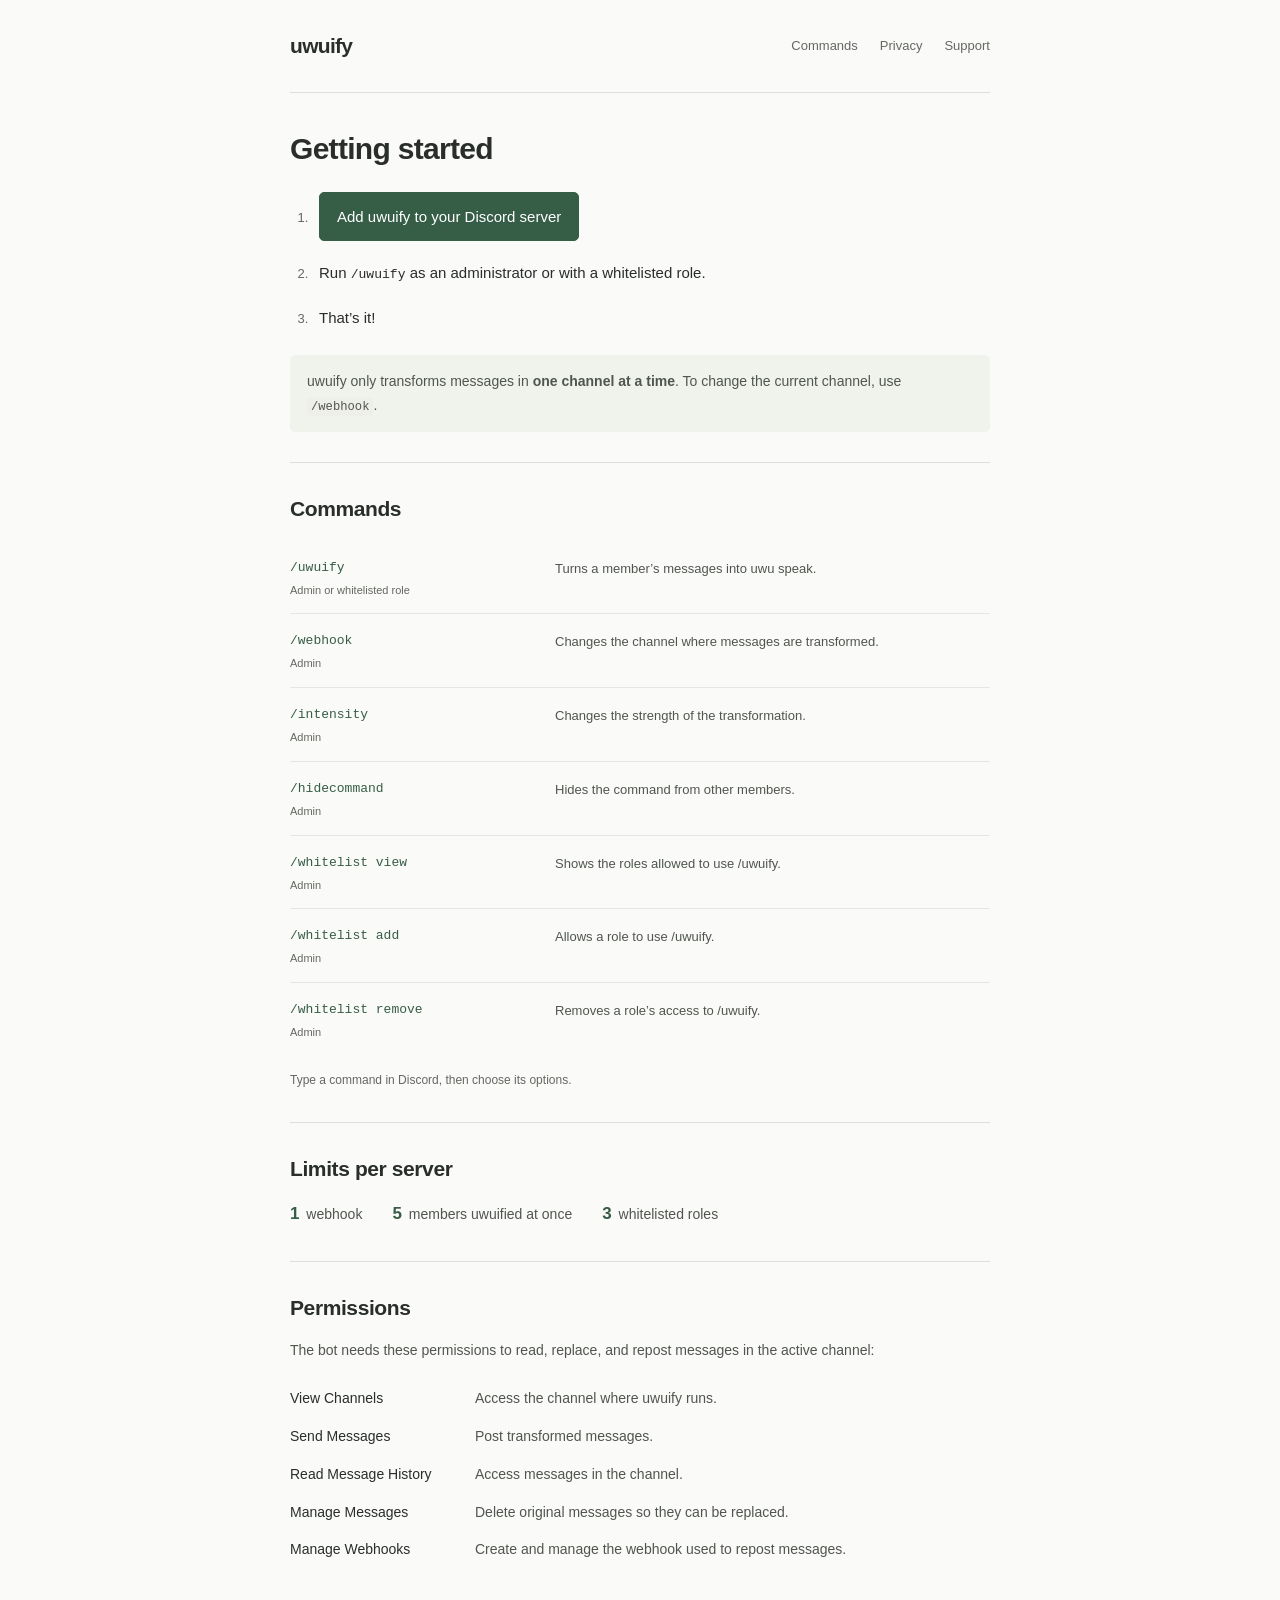
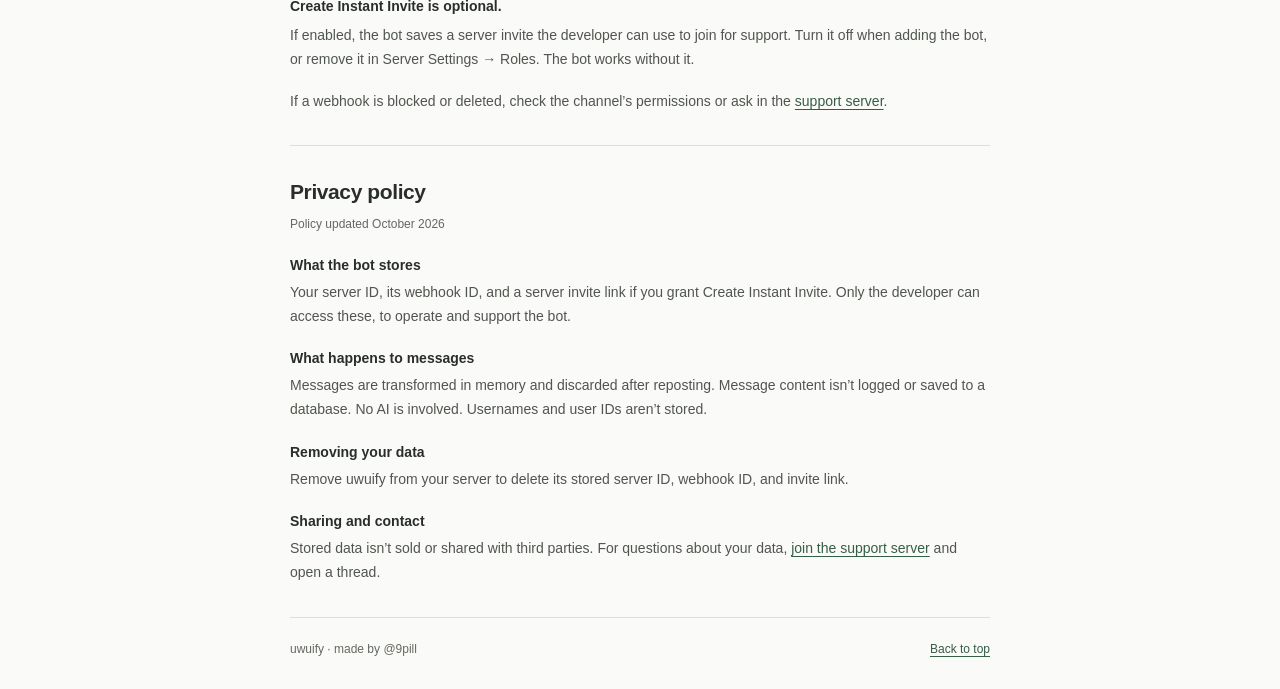
==== commit 6ef514b4: "Redesign website for a simple, trustworthy solo developer look (6ae4fd095222da43366e64bd)" ====
--- a/index.html
+++ b/index.html
@@ -1,300 +1,70 @@
 <!DOCTYPE html>
 <html lang="en">
 <head>
-  <meta charset="UTF-8" />
-  <meta name="viewport" content="width=device-width, initial-scale=1.0, viewport-fit=cover" />
+  <meta charset="UTF-8">
+  <meta name="viewport" content="width=device-width, initial-scale=1">
+  <title>uwuify — Discord bot</title>
+  <meta name="description" content="A Discord bot that turns a member’s messages into uwu speak. Setup, commands, limits, permissions, and privacy explained here.">
+  <link rel="canonical" href="https://uwuify.uk/">
+  <meta property="og:type" content="website">
+  <meta property="og:title" content="uwuify — Discord bot">
+  <meta property="og:description" content="Turn a member’s messages into uwu speak. Add the bot and get started.">
+  <meta property="og:url" content="https://uwuify.uk/">
+  <meta name="theme-color" content="#fafaf8">
+  <link rel="icon" type="image/svg+xml" href="assets/mark.svg">
+  <link rel="stylesheet" href="style.css">
+</head>
+<body>
+  <a class="skip-link" href="#main">Skip to content</a>
+  <div class="page">
+    <header>
+      <a class="brand" href="#" aria-label="uwuify home">uwuify</a>
+      <nav aria-label="Main navigation"><a href="#commands">Commands</a><a href="#privacy">Privacy</a><a href="https://discord.gg/HZthcDvdMz" target="_blank" rel="noopener noreferrer">Support</a></nav>
+    </header>
+    <main id="main">
+      <section class="getting-started" id="how-it-works" aria-labelledby="setup-title">
+        <h1 id="setup-title">Getting started</h1>
+        <ol class="steps">
+          <li><a class="button" href="https://discord.com/oauth2/authorize?client_id=1429492700440166573" target="_blank" rel="noopener noreferrer">Add uwuify to your Discord server</a></li>
+          <li>Run <code>/uwuify</code> as an administrator or with a whitelisted role.</li>
+          <li>That’s it!</li>
+        </ol>
+        <p class="channel-note">uwuify only transforms messages in <strong>one channel at a time</strong>. To change the current channel, use <code>/webhook</code>.</p>
+      </section>
+      <section class="section" id="commands" aria-labelledby="commands-title">
+        <h2 id="commands-title">Commands</h2>
+        <div class="command-list">
+          <article class="command"><div><code>/uwuify</code><span class="access">Admin or whitelisted role</span></div><p>Turns a member’s messages into uwu speak.</p></article>
+          <article class="command"><div><code>/webhook</code><span class="access">Admin</span></div><p>Changes the channel where messages are transformed.</p></article>
+          <article class="command"><div><code>/intensity</code><span class="access">Admin</span></div><p>Changes the strength of the transformation.</p></article>
+          <article class="command"><div><code>/hidecommand</code><span class="access">Admin</span></div><p>Hides the command from other members.</p></article>
+          <article class="command"><div><code>/whitelist view</code><span class="access">Admin</span></div><p>Shows the roles allowed to use /uwuify.</p></article>
+          <article class="command"><div><code>/whitelist add</code><span class="access">Admin</span></div><p>Allows a role to use /uwuify.</p></article>
+          <article class="command"><div><code>/whitelist remove</code><span class="access">Admin</span></div><p>Removes a role’s access to /uwuify.</p></article>
+        </div>
+        <p class="fine-print">Type a command in Discord, then choose its options.</p>
+      </section>
+      <section class="section" id="limits" aria-labelledby="limits-title">
+        <h2 id="limits-title">Limits per server</h2>
+        <ul class="limits"><li><strong>1</strong> webhook</li><li><strong>5</strong> members uwuified at once</li><li><strong>3</strong> whitelisted roles</li></ul>
+      </section>
+      <section class="section split" id="permissions" aria-labelledby="permissions-title">
+        <div class="section-label"><h2 id="permissions-title">Permissions</h2></div>
+        <div class="permission-content"><p>The bot needs these permissions to read, replace, and repost messages in the active channel:</p><dl class="permission-list">
+          <div><dt>View Channels</dt><dd>Access the channel where uwuify runs.</dd></div>
+          <div><dt>Send Messages</dt><dd>Post transformed messages.</dd></div>
+          <div><dt>Read Message History</dt><dd>Access messages in the channel.</dd></div>
+          <div><dt>Manage Messages</dt><dd>Delete original messages so they can be replaced.</dd></div>
+          <div><dt>Manage Webhooks</dt><dd>Create and manage the webhook used to repost messages.</dd></div>
+        </dl><aside class="note"><strong>Create Instant Invite is optional.</strong><p>If enabled, the bot saves a server invite the developer can use to join for support. Turn it off when adding the bot, or remove it in Server Settings → Roles. The bot works without it.</p></aside><p class="fine-print">If a webhook is blocked or deleted, check the channel’s permissions or ask in the <a href="https://discord.gg/HZthcDvdMz" target="_blank" rel="noopener noreferrer">support server</a>.</p></div>
+      </section>
+      <section class="section split" id="privacy" aria-labelledby="privacy-title">
+        <div class="section-label"><h2 id="privacy-title">Privacy policy</h2><p class="fine-print">Policy updated October 2026</p></div>
+        <div class="privacy-content"><article><h3>What the bot stores</h3><p>Your server ID, its webhook ID, and a server invite link if you grant Create Instant Invite. Only the developer can access these, to operate and support the bot.</p></article><article><h3>What happens to messages</h3><p>Messages are transformed in memory and discarded after reposting. Message content isn’t logged or saved to a database. No AI is involved. Usernames and user IDs aren’t stored.</p></article><article><h3>Removing your data</h3><p>Remove uwuify from your server to delete its stored server ID, webhook ID, and invite link.</p></article><article><h3>Sharing and contact</h3><p>Stored data isn’t sold or shared with third parties. For questions about your data, <a href="https://discord.gg/HZthcDvdMz" target="_blank" rel="noopener noreferrer">join the support server</a> and open a thread.</p></article></div>
+      </section>
 
-  <title>uwuify — Discord Message Transformation Bot</title>
-  <meta name="description" content="uwuify is a Discord bot that transforms a chosen member's messages into uwu speak, live. No setup, no AI, no message storage." />
-  <meta name="robots" content="index, follow" />
-  <link rel="canonical" href="https://uwuify.uk/" />
-
-  <meta property="og:type" content="website" />
-  <meta property="og:site_name" content="uwuify" />
-  <meta property="og:title" content="uwuify — Discord Message Transformation Bot" />
-  <meta property="og:description" content="Transform a chosen member's Discord messages into uwu speak, live. No setup, no AI, no message storage." />
-  <meta property="og:url" content="https://uwuify.uk/" />
-  <meta property="og:image" content="https://uwuify.uk/assets/logo2.png" />
-
-  <meta name="twitter:card" content="summary_large_image" />
-  <meta name="twitter:title" content="uwuify — Discord Message Transformation Bot" />
-  <meta name="twitter:description" content="Transform a chosen member's Discord messages into uwu speak, live. No setup, no AI, no message storage." />
-  <meta name="twitter:image" content="https://uwuify.uk/assets/logo2.png" />
-
-  <link rel="icon" type="image/svg+xml" href="assets/logo.png" />
-  <link rel="stylesheet" href="style.css" />
-</head>
-
-<body>
-  <div class="top-banner" id="top-banner">
-    <span class="banner-dot"></span>
-    <span>uwuify is up</span>
-    <button id="banner-close" aria-label="Dismiss">×</button>
+    </main>
+    <footer><span>uwuify · made by @9pill</span><a href="#main">Back to top</a></footer>
   </div>
-
-  <nav class="navbar" id="navbar">
-    <a href="#" class="brand" aria-label="uwuify home">
-      <img src="assets/logo-placeholder.svg" alt="" class="brand-mark" width="30" height="30" />
-      <span>uwuify</span>
-    </a>
-
-    <div class="nav-links">
-      <a href="#how-it-works">How it works</a>
-      <a href="#commands">Commands</a>
-      <a href="#permissions">Permissions</a>
-      <a href="#privacy">Privacy</a>
-    </div>
-
-    <div class="nav-actions">
-      <a href="https://discord.gg/CjPDjCGyeM" class="nav-secondary" target="_blank" rel="noopener">Support</a>
-      <a href="https://discord.com/oauth2/authorize?client_id=1429492700440166573" class="nav-primary" target="_blank" rel="noopener">Invite uwuify</a>
-    </div>
-
-    <button class="hamburger" id="hamburger" aria-label="Open menu" aria-expanded="false" aria-controls="mobile-menu">
-      <span></span><span></span><span></span>
-    </button>
-  </nav>
-
-  <div class="mobile-menu" id="mobile-menu" aria-label="Mobile navigation">
-    <a href="#how-it-works">How it works</a>
-    <a href="#commands">Commands</a>
-    <a href="#permissions">Permissions</a>
-    <a href="#privacy">Privacy Policy</a>
-    <a href="https://discord.gg/HZthcDvdMz" target="_blank" rel="noopener">Support Server</a>
-    <a href="https://discord.com/oauth2/authorize?client_id=1429492700440166573" class="mobile-primary" target="_blank" rel="noopener">Invite uwuify</a>
-  </div>
-
-  <main>
-    <section class="hero" id="hero">
-      <div class="hero-content">
-        <div class="status"><span></span> No setup needed</div>
-        <h1>Make anyone talk in <em>uwu</em>.</h1>
-        <p>
-          Add uwuify to your Discord server, run <code>/uwuify</code> on a member,
-          and their messages start getting transformed right away.
-        </p>
-
-        <div class="hero-actions">
-          <a href="https://discord.com/oauth2/authorize?client_id=1429492700440166573" class="button button-primary" target="_blank" rel="noopener">Invite uwuify</a>
-          <a href="https://discord.gg/HZthcDvdMz" class="button button-secondary" target="_blank" rel="noopener">Join support server</a>
-        </div>
-
-        <div class="hero-note">
-          <span>Make</span>
-          <span>Discord</span>
-          <span>Fun Again</span>
-        </div>
-      </div>
-    </section>
-
-    <section id="how-it-works" class="section">
-      <div class="section-heading">
-        <span class="eyebrow">How it works</span>
-        <h2>Add it. Run one command. Done.</h2>
-        <p>No setup screen, no config file, nothing to configure first.</p>
-      </div>
-
-      <div class="steps">
-        <article class="step">
-          <div class="step-number">01</div>
-          <h3>Add uwuify to your server</h3>
-          <p>Invite the bot and accept the permissions it asks for.</p>
-        </article>
-
-        <article class="step">
-          <div class="step-number">02</div>
-          <h3>Run /uwuify on someone</h3>
-          <p>Pick a member. Their messages start getting transformed right away.</p>
-        </article>
-
-        <article class="step">
-          <div class="step-number">03</div>
-          <h3>Move it anytime</h3>
-          <p>Want it in a different channel? Run <code>/webhook</code> to move it there.</p>
-        </article>
-      </div>
-
-      <div class="notice">
-        <strong>Webhook getting blocked or deleted?</strong>
-        <span>Give uwuify Administrator, or kick it and add it back to your server.</span>
-      </div>
-    </section>
-
-    <section id="commands" class="section section-soft">
-      <div class="section-heading">
-        <span class="eyebrow">Commands</span>
-        <h2>Every command uwuify has</h2>
-        <p>Simple permissions. <code>/uwuify</code> is the only command that can be used by a whitelisted role.</p>
-      </div>
-
-      <div class="commands">
-        <article class="command-card">
-          <div class="command-top">
-            <div>
-              <code>/uwuify &lt;user&gt;</code>
-              <span class="tag">Admin or whitelisted role</span>
-            </div>
-            <button class="copy-btn" data-cmd="/uwuify @user" type="button">Copy</button>
-          </div>
-          <p>It's the bot. You should know what it does.</p>
-          <small>e.g. <code>/uwuify @CoolEthan133</code></small>
-        </article>
-
-        <article class="command-card">
-          <div class="command-top">
-            <div>
-              <code>/webhook &lt;#channel&gt;</code>
-              <span class="tag">Administrator</span>
-            </div>
-            <button class="copy-btn" data-cmd="/webhook #channel" type="button">Copy</button>
-          </div>
-          <p>Moves the transformation channel. Only one channel per server can be active at a time.</p>
-          <small>e.g. <code>/webhook #general</code></small>
-        </article>
-
-        <article class="command-card">
-          <div class="command-top">
-            <div>
-              <code>/intensity</code>
-              <span class="tag">Administrator</span>
-            </div>
-            <button class="copy-btn" data-cmd="/intensity" type="button">Copy</button>
-          </div>
-          <p>Sets how strong the uwu transformation is.</p>
-        </article>
-
-        <article class="command-card">
-          <div class="command-top">
-            <div>
-              <code>/hidecommand</code>
-              <span class="tag">Administrator</span>
-            </div>
-            <button class="copy-btn" data-cmd="/hidecommand" type="button">Copy</button>
-          </div>
-          <p>Hides the command so people don't know you ran it.</p>
-        </article>
-
-        <article class="command-card">
-          <div class="command-top">
-            <div>
-              <code>/whitelist &lt;role&gt;</code>
-              <span class="tag">Administrator</span>
-            </div>
-            <button class="copy-btn" data-cmd="/whitelist @role" type="button">Copy</button>
-          </div>
-          <p>Lets a chosen role use <code>/uwuify</code>. Every other command stays Administrator only.</p>
-          <small>e.g. <code>/whitelist @Mods</code></small>
-        </article>
-
-        <article class="command-card">
-          <div class="command-top">
-            <div>
-              <code>/help</code>
-              <span class="tag tag-neutral">All members</span>
-            </div>
-            <button class="copy-btn" data-cmd="/help" type="button">Copy</button>
-          </div>
-          <p>Shows command info, i guess.</p>
-        </article>
-      </div>
-    </section>
-
-    <section id="permissions" class="section">
-      <div class="section-heading">
-        <span class="eyebrow">Permissions</span>
-        <h2>What uwuify needs to work</h2>
-      </div>
-
-      <div class="permissions">
-        <div class="permission-row">
-          <div class="permission-title">Bot needs</div>
-          <div class="chips">
-            <span>View Channels</span>
-            <span>Send Messages</span>
-            <span>Read Message History</span>
-            <span>Manage Messages</span>
-            <span>Manage Webhooks</span>
-          </div>
-        </div>
-
-        <div class="permission-row">
-          <div class="permission-title">Optional</div>
-          <div class="chips">
-            <span>Create Instant Invite</span>
-          </div>
-        </div>
-
-        <div class="permission-row">
-          <div class="permission-title">Can run /uwuify</div>
-          <div class="chips accent">
-            <span>Administrator</span>
-            <span>Whitelisted role</span>
-          </div>
-        </div>
-
-        <div class="permission-row">
-          <div class="permission-title">Other commands</div>
-          <div class="chips accent">
-            <span>Administrator only</span>
-          </div>
-        </div>
-      </div>
-
-      <p class="permission-note">Create Instant Invite is optional — see the Privacy Policy below for what it is used for.</p>
-    </section>
-
-    <section id="privacy" class="section section-soft">
-      <div class="section-heading">
-        <span class="eyebrow">Privacy</span>
-        <h2>Privacy Policy</h2>
-        <p>Last updated: August 2026</p>
-      </div>
-
-      <div class="privacy-card">
-        <article>
-          <h3>1. What we collect</h3>
-          <p>When your server invites uwuify, we store three things: your server's ID, the webhook ID created by the <code>/webhook</code> command, and — only if the "Create Instant Invite" permission is granted at invite time — a standing invite link to your server. All three are visible only to the bot's developer and are used solely to run and support the bot.</p>
-        </article>
-
-        <article>
-          <h3>2. What we never collect</h3>
-          <p>uwuify uses zero AI. Message content is never read by a language model, never logged, and never written to a database — it's transformed in memory and discarded the instant it's reposted. We also never store usernames, user IDs, or any other personal data.</p>
-        </article>
-
-        <article>
-          <h3>3. Why we keep an invite link</h3>
-          <p>A saved invite link lets the developer join your server directly if support is ever needed, e.g. to fix a broken webhook. If you ever see the developer show up in your server, that's what's happening — they've used the invite your server generated.</p>
-        </article>
-
-        <article>
-          <h3>4. Keeping your server private</h3>
-          <p>If you'd rather not generate a standing invite, untick <strong>Create Instant Invite</strong> when adding uwuify (or remove it afterwards in Server Settings → Roles). uwuify works exactly the same either way — this permission only affects the developer's ability to rejoin later.</p>
-        </article>
-
-        <article>
-          <h3>5. Removing your data</h3>
-          <p>Kick uwuify from your server at any time to delete its stored server ID, webhook ID, and invite link.</p>
-        </article>
-
-        <article>
-          <h3>6. Third parties</h3>
-          <p>uwuify doesn't sell or share data with anyone. What's stored is used exclusively to operate the bot.</p>
-        </article>
-
-        <article>
-          <h3>7. Contact</h3>
-          <p>Questions? <a href="https://discord.gg/HZthcDvdMz" target="_blank" rel="noopener">Join our support server</a> and open a thread, or message the developer directly on Discord.</p>
-        </article>
-      </div>
-    </section>
-  </main>
-
-  <footer>
-    Uwuify is developed by @9pill on Discord
-  </footer>
-
-  <div class="toast" id="toast" role="status" aria-live="polite">Copied to clipboard</div>
-
-  <script src="script.js"></script>
 </body>
 </html>
--- a/style.css
+++ b/style.css
@@ -1,831 +1,90 @@
-/* =========================
-   uwuify — simple white + purple
-========================= */
-
 :root {
-  --white: #ffffff;
-  --surface: #f7f5fb;
-  --surface-strong: #f0ebf8;
-  --purple: #8b5cf6;
-  --purple-dark: #6d3fe0;
-  --purple-soft: #eee7ff;
-  --purple-line: #ddd1fb;
-  --ink: #17131f;
-  --text: #51495c;
-  --muted: #8b8395;
-  --border: #e8e3ed;
-  --shadow: 0 12px 35px rgba(35, 20, 55, 0.07);
-  --radius: 16px;
-  --max: 1080px;
-  --font: -apple-system, BlinkMacSystemFont, "Segoe UI", Roboto, Helvetica, Arial, sans-serif;
-  --mono: ui-monospace, SFMono-Regular, Menlo, Consolas, monospace;
+  color-scheme: light;
+  --background: #fafaf8;
+  --text: #292e2a;
+  --muted: #646962;
+  --line: #dedfd9;
+  --green: #365d45;
 }
 
-*,
-*::before,
-*::after {
-  box-sizing: border-box;
+* { box-sizing: border-box; }
+html { scroll-padding-top: 24px; }
+body {
   margin: 0;
-  padding: 0;
-}
-
-html {
-  scroll-behavior: smooth;
-  font-size: 16px;
-  -webkit-text-size-adjust: 100%;
-}
-
-body {
-  font-family: var(--font);
-  background: var(--white);
-  color: var(--ink);
-  line-height: 1.6;
-  overflow-x: hidden;
+  background: var(--background);
+  color: var(--text);
+  font-family: -apple-system, BlinkMacSystemFont, "Segoe UI", sans-serif;
+  font-size: 15px;
+  line-height: 1.7;
   -webkit-font-smoothing: antialiased;
 }
-
-a {
-  color: inherit;
-  text-decoration: none;
+a { color: var(--green); text-underline-offset: 3px; }
+a:hover { text-decoration-thickness: 2px; }
+a:focus-visible {
+  outline: 2px solid var(--green);
+  outline-offset: 4px;
 }
-
-button {
-  font: inherit;
-}
-
-code {
-  font-family: var(--mono);
-  font-size: 0.88em;
-  background: var(--purple-soft);
-  border: 1px solid var(--purple-line);
-  border-radius: 6px;
-  padding: 2px 6px;
-  color: var(--purple-dark);
-  word-break: break-word;
-}
-
-strong {
-  color: var(--ink);
-}
-
-::-webkit-scrollbar {
-  width: 7px;
-}
-
-::-webkit-scrollbar-track {
-  background: var(--white);
-}
-
-::-webkit-scrollbar-thumb {
-  background: var(--purple-line);
-  border-radius: 99px;
-}
-
-/* =========================
-   STATUS BANNER
-========================= */
-
-.top-banner {
-  min-height: 38px;
+p, h1, h2, h3 { margin: 0; }
+.page { width: min(100% - 48px, 700px); margin: 0 auto; }
+header {
+  padding: 28px 0;
   display: flex;
   align-items: center;
-  justify-content: center;
-  gap: 8px;
-  padding: 8px 48px;
-  background: var(--purple-soft);
-  border-bottom: 1px solid var(--purple-line);
-  color: var(--text);
-  font-size: 13px;
-  font-weight: 600;
-  position: relative;
+  justify-content: space-between;
+  gap: 24px;
+  border-bottom: 1px solid var(--line);
 }
-
-.banner-dot {
-  width: 7px;
-  height: 7px;
-  border-radius: 50%;
-  background: #4caf7d;
-  box-shadow: 0 0 0 4px rgba(76, 175, 125, 0.12);
+.brand { font-size: 21px; font-weight: 700; color: var(--text); text-decoration: none; letter-spacing: -.7px; }
+nav { display: flex; gap: 22px; font-size: 13px; }
+nav a { color: var(--muted); text-decoration: none; }
+nav a:hover { color: var(--green); text-decoration: underline; }
+h1 { font-size: 30px; letter-spacing: -.7px; line-height: 1.2; font-weight: 650; margin-bottom: 25px; }
+.getting-started { padding: 38px 0 30px; }
+.button { display: inline-block; border: 1px solid var(--green); background: var(--green); color: #fff; border-radius: 5px; padding: 11px 17px; font-weight: 500; text-decoration: none; }
+.button:hover { background: #294a35; text-decoration: none; }
+.channel-note { padding: 15px 17px; margin-top: 24px; background: #f0f2ec; border-radius: 5px; color: #50564f; font-size: 14px; }
+.channel-note strong { font-weight: 600; }
+.section { padding: 32px 0; border-top: 1px solid var(--line); }
+h2 { font-size: 21px; line-height: 1.3; font-weight: 600; letter-spacing: -.4px; margin-bottom: 18px; }
+h3 { font-size: 14px; font-weight: 600; margin-bottom: 3px; }
+.steps { padding-left: 22px; margin: 0; }
+.steps li { padding-left: 7px; margin-bottom: 19px; }
+.steps li:last-child { margin-bottom: 0; }
+.steps li::marker { color: var(--muted); font-size: 13px; }
+.permission-content p, .privacy-content p { color: #50564f; font-size: 14px; }
+code { font-family: ui-monospace, SFMono-Regular, Consolas, monospace; font-size: .87em; }
+p code { background: #eeefe9; padding: 2px 4px; border-radius: 2px; }
+.command { display: grid; grid-template-columns: 245px 1fr; gap: 20px; padding: 14px 0; border-bottom: 1px solid #e6e7e1; }
+.command:last-child { border-bottom: 0; }
+.command > div { display: flex; align-items: flex-start; flex-direction: column; }
+.command > div > code { font-size: 13px; color: var(--green); line-height: 26px; }
+.access { font-size: 11px; color: var(--muted); }
+.command p { font-size: 13px; padding-top: 3px; color: #50564f; }
+.fine-print { font-size: 12px; color: var(--muted); margin-top: 14px; }
+.limits { display: flex; flex-wrap: wrap; gap: 12px 30px; list-style: none; padding: 0; margin: 0; font-size: 14px; color: #50564f; }
+.limits strong { color: var(--green); font-size: 17px; margin-right: 3px; }
+.permission-list { margin: 17px 0 24px; font-size: 14px; }
+.permission-list > div { display: grid; grid-template-columns: 170px 1fr; gap: 15px; padding: 7px 0; }
+.permission-list dt { font-weight: 500; }
+.permission-list dd { margin: 0; color: #50564f; }
+.note { margin: 18px 0; }
+.note strong { font-size: 14px; font-weight: 600; }
+.note p { margin-top: 5px; }
+.section-label .fine-print { margin-top: -10px; margin-bottom: 20px; }
+.privacy-content article + article { margin-top: 19px; }
+footer { padding: 21px 0 30px; border-top: 1px solid var(--line); display: flex; justify-content: space-between; gap: 16px; font-size: 12px; color: var(--muted); }
+.skip-link { position: fixed; top: -100px; left: 12px; padding: 8px 12px; background: #fff; z-index: 1; }
+.skip-link:focus { top: 12px; }
+@media (max-width: 540px) {
+  .page { width: calc(100% - 40px); }
+  header { padding: 22px 0; }
+  nav { gap: 16px; font-size: 12px; }
+  .getting-started { padding-top: 30px; }
+  .steps { padding-left: 19px; }
+  .button { padding: 10px 12px; font-size: 14px; }
+  .permission-list > div { grid-template-columns: 1fr; gap: 0; padding: 8px 0; }
+  .limits { flex-direction: column; gap: 7px; }
+  .command { grid-template-columns: 1fr; gap: 5px; }
+  .command > div { flex-direction: row; align-items: center; flex-wrap: wrap; gap: 5px 15px; }
+  .command p { padding: 0; }
 }
-
-#banner-close {
-  position: absolute;
-  right: 16px;
-  border: 0;
-  background: transparent;
-  color: var(--muted);
-  cursor: pointer;
-  font-size: 19px;
-  line-height: 1;
-  padding: 3px 7px;
-}
-
-#banner-close:hover {
-  color: var(--ink);
-}
-
-/* =========================
-   NAV
-========================= */
-
-.navbar {
-  height: 68px;
-  position: sticky;
-  top: 0;
-  z-index: 100;
-  display: flex;
-  align-items: center;
-  gap: 30px;
-  padding: 0 28px;
-  background: rgba(255, 255, 255, 0.94);
-  backdrop-filter: blur(14px);
-  -webkit-backdrop-filter: blur(14px);
-  border-bottom: 1px solid var(--border);
-}
-
-.brand {
-  display: inline-flex;
-  align-items: center;
-  gap: 9px;
-  font-size: 20px;
-  font-weight: 750;
-  letter-spacing: -0.3px;
-  flex-shrink: 0;
-}
-
-.brand-mark {
-  width: 30px;
-  height: 30px;
-  border-radius: 8px;
-  display: block;
-}
-
-.nav-links {
-  display: flex;
-  align-items: center;
-  gap: 4px;
-  flex: 1;
-}
-
-.nav-links a {
-  padding: 8px 11px;
-  border-radius: 8px;
-  color: var(--text);
-  font-size: 14px;
-  font-weight: 500;
-}
-
-.nav-links a:hover {
-  background: var(--surface);
-  color: var(--ink);
-}
-
-.nav-actions {
-  display: flex;
-  align-items: center;
-  gap: 8px;
-  margin-left: auto;
-}
-
-.nav-primary,
-.nav-secondary {
-  padding: 9px 15px;
-  border-radius: 9px;
-  font-size: 13px;
-  font-weight: 700;
-  white-space: nowrap;
-}
-
-.nav-primary {
-  background: var(--purple);
-  color: var(--white);
-}
-
-.nav-primary:hover {
-  background: var(--purple-dark);
-}
-
-.nav-secondary {
-  border: 1px solid var(--border);
-  background: var(--white);
-  color: var(--text);
-}
-
-.nav-secondary:hover {
-  border-color: var(--purple-line);
-  color: var(--purple-dark);
-  background: var(--surface);
-}
-
-.hamburger {
-  display: none;
-  margin-left: auto;
-  border: 0;
-  background: transparent;
-  padding: 7px;
-  cursor: pointer;
-}
-
-.hamburger span {
-  display: block;
-  width: 22px;
-  height: 2px;
-  margin: 4px 0;
-  border-radius: 4px;
-  background: var(--ink);
-  transition: 0.25s;
-}
-
-.hamburger.open span:nth-child(1) {
-  transform: translateY(6px) rotate(45deg);
-}
-
-.hamburger.open span:nth-child(2) {
-  opacity: 0;
-}
-
-.hamburger.open span:nth-child(3) {
-  transform: translateY(-6px) rotate(-45deg);
-}
-
-.mobile-menu {
-  display: none;
-}
-
-/* =========================
-   HERO
-========================= */
-
-.hero {
-  border-bottom: 1px solid var(--border);
-  background:
-    radial-gradient(circle at 80% 20%, rgba(139, 92, 246, 0.08), transparent 28%),
-    var(--white);
-}
-
-.hero-content {
-  max-width: 900px;
-  margin: 0 auto;
-  padding: 112px 24px 104px;
-  text-align: center;
-}
-
-.status {
-  display: inline-flex;
-  align-items: center;
-  gap: 8px;
-  padding: 6px 11px;
-  margin-bottom: 22px;
-  border: 1px solid var(--purple-line);
-  border-radius: 99px;
-  background: var(--purple-soft);
-  color: var(--purple-dark);
-  font-size: 12px;
-  font-weight: 700;
-}
-
-.status span {
-  width: 6px;
-  height: 6px;
-  border-radius: 50%;
-  background: var(--purple);
-}
-
-.hero h1 {
-  max-width: 760px;
-  margin: 0 auto 18px;
-  font-size: clamp(42px, 7vw, 70px);
-  line-height: 1.05;
-  letter-spacing: -2.8px;
-  font-weight: 800;
-}
-
-.hero h1 em {
-  color: var(--purple);
-  font-style: normal;
-}
-
-.hero-content > p {
-  max-width: 620px;
-  margin: 0 auto 30px;
-  color: var(--text);
-  font-size: 17px;
-  line-height: 1.75;
-}
-
-.hero-actions {
-  display: flex;
-  justify-content: center;
-  flex-wrap: wrap;
-  gap: 10px;
-}
-
-.button {
-  display: inline-flex;
-  align-items: center;
-  justify-content: center;
-  min-height: 44px;
-  padding: 11px 18px;
-  border-radius: 10px;
-  font-size: 14px;
-  font-weight: 700;
-  transition: 0.18s ease;
-}
-
-.button-primary {
-  background: var(--purple);
-  color: var(--white);
-  box-shadow: 0 8px 20px rgba(139, 92, 246, 0.2);
-}
-
-.button-primary:hover {
-  background: var(--purple-dark);
-  transform: translateY(-1px);
-}
-
-.button-secondary {
-  background: var(--white);
-  border: 1px solid var(--border);
-  color: var(--text);
-}
-
-.button-secondary:hover {
-  border-color: var(--purple-line);
-  background: var(--surface);
-  color: var(--purple-dark);
-}
-
-.hero-note {
-  display: flex;
-  justify-content: center;
-  flex-wrap: wrap;
-  gap: 8px 18px;
-  margin-top: 22px;
-  color: var(--muted);
-  font-size: 12px;
-}
-
-.hero-note span::before {
-  content: "•";
-  margin-right: 7px;
-  color: var(--purple);
-}
-
-/* =========================
-   SHARED SECTIONS
-========================= */
-
-.section {
-  max-width: var(--max);
-  margin: 0 auto;
-  padding: 86px 24px;
-}
-
-.section-soft {
-  max-width: none;
-  padding-left: max(24px, calc((100% - var(--max)) / 2));
-  padding-right: max(24px, calc((100% - var(--max)) / 2));
-  background: var(--surface);
-  border-top: 1px solid var(--border);
-  border-bottom: 1px solid var(--border);
-}
-
-.section-heading {
-  margin-bottom: 38px;
-}
-
-.eyebrow {
-  display: inline-block;
-  margin-bottom: 10px;
-  color: var(--purple-dark);
-  font-size: 11px;
-  font-weight: 800;
-  letter-spacing: 1.2px;
-  text-transform: uppercase;
-}
-
-.section-heading h2 {
-  font-size: clamp(28px, 4vw, 40px);
-  line-height: 1.15;
-  letter-spacing: -1px;
-  margin-bottom: 8px;
-}
-
-.section-heading p {
-  max-width: 620px;
-  color: var(--text);
-  font-size: 15px;
-}
-
-/* =========================
-   HOW IT WORKS
-========================= */
-
-.steps {
-  display: grid;
-  grid-template-columns: repeat(3, 1fr);
-  gap: 14px;
-}
-
-.step {
-  padding: 25px;
-  background: var(--white);
-  border: 1px solid var(--border);
-  border-radius: var(--radius);
-  box-shadow: 0 4px 18px rgba(35, 20, 55, 0.03);
-}
-
-.step-number {
-  margin-bottom: 18px;
-  color: var(--purple);
-  font-family: var(--mono);
-  font-size: 14px;
-  font-weight: 800;
-}
-
-.step h3 {
-  margin-bottom: 8px;
-  font-size: 16px;
-}
-
-.step p {
-  color: var(--text);
-  font-size: 14px;
-  line-height: 1.65;
-}
-
-.notice {
-  display: flex;
-  align-items: baseline;
-  gap: 8px;
-  margin-top: 14px;
-  padding: 17px 20px;
-  border: 1px solid var(--purple-line);
-  border-radius: 12px;
-  background: var(--purple-soft);
-  color: var(--text);
-  font-size: 14px;
-}
-
-.notice strong {
-  flex-shrink: 0;
-}
-
-/* =========================
-   COMMANDS
-========================= */
-
-.commands {
-  display: grid;
-  grid-template-columns: repeat(2, minmax(0, 1fr));
-  gap: 12px;
-}
-
-.command-card {
-  padding: 20px;
-  background: var(--white);
-  border: 1px solid var(--border);
-  border-radius: 13px;
-}
-
-.command-card:hover {
-  border-color: var(--purple-line);
-  box-shadow: var(--shadow);
-}
-
-.command-top {
-  display: flex;
-  align-items: flex-start;
-  justify-content: space-between;
-  gap: 12px;
-  margin-bottom: 12px;
-}
-
-.command-top > div {
-  display: flex;
-  align-items: center;
-  gap: 8px;
-  flex-wrap: wrap;
-}
-
-.command-top code {
-  font-size: 13px;
-  white-space: nowrap;
-}
-
-.tag {
-  display: inline-block;
-  padding: 3px 8px;
-  border: 1px solid var(--purple-line);
-  border-radius: 99px;
-  background: var(--purple-soft);
-  color: var(--purple-dark);
-  font-size: 9px;
-  font-weight: 800;
-  letter-spacing: 0.7px;
-  text-transform: uppercase;
-  white-space: nowrap;
-}
-
-.tag-neutral {
-  background: var(--surface);
-  border-color: var(--border);
-  color: var(--text);
-}
-
-.command-card p {
-  margin-bottom: 5px;
-  color: var(--text);
-  font-size: 14px;
-}
-
-.command-card small {
-  color: var(--muted);
-  font-size: 12px;
-}
-
-.command-card small code {
-  font-size: 11px;
-}
-
-.copy-btn {
-  flex-shrink: 0;
-  border: 0;
-  border-radius: 8px;
-  background: var(--purple);
-  color: var(--white);
-  padding: 7px 11px;
-  font-size: 11px;
-  font-weight: 750;
-  cursor: pointer;
-}
-
-.copy-btn:hover {
-  background: var(--purple-dark);
-}
-
-/* =========================
-   PERMISSIONS
-========================= */
-
-.permissions {
-  border: 1px solid var(--border);
-  border-radius: var(--radius);
-  background: var(--white);
-  overflow: hidden;
-}
-
-.permission-row {
-  display: grid;
-  grid-template-columns: 155px 1fr;
-  gap: 20px;
-  padding: 18px 20px;
-  border-bottom: 1px solid var(--border);
-}
-
-.permission-row:last-child {
-  border-bottom: 0;
-}
-
-.permission-title {
-  padding-top: 4px;
-  color: var(--muted);
-  font-size: 11px;
-  font-weight: 800;
-  letter-spacing: 0.7px;
-  text-transform: uppercase;
-}
-
-.chips {
-  display: flex;
-  flex-wrap: wrap;
-  gap: 7px;
-}
-
-.chips span {
-  padding: 5px 10px;
-  border: 1px solid var(--border);
-  border-radius: 99px;
-  background: var(--surface);
-  color: var(--text);
-  font-size: 12px;
-  font-weight: 600;
-}
-
-.chips.accent span {
-  border-color: var(--purple-line);
-  background: var(--purple-soft);
-  color: var(--purple-dark);
-}
-
-.permission-note {
-  margin-top: 12px;
-  color: var(--muted);
-  font-size: 12px;
-}
-
-/* =========================
-   PRIVACY
-========================= */
-
-.privacy-card {
-  background: var(--white);
-  border: 1px solid var(--border);
-  border-radius: var(--radius);
-  padding: 28px;
-}
-
-.privacy-card article {
-  padding: 0 0 20px;
-  margin-bottom: 20px;
-  border-bottom: 1px solid var(--border);
-}
-
-.privacy-card article:last-child {
-  padding-bottom: 0;
-  margin-bottom: 0;
-  border-bottom: 0;
-}
-
-.privacy-card h3 {
-  margin-bottom: 7px;
-  font-size: 14px;
-}
-
-.privacy-card p {
-  color: var(--text);
-  font-size: 13.5px;
-  line-height: 1.75;
-}
-
-.privacy-card a {
-  color: var(--purple-dark);
-  text-decoration: underline;
-  text-underline-offset: 2px;
-}
-
-/* =========================
-   FOOTER
-========================= */
-
-footer {
-  padding: 28px 20px;
-  text-align: center;
-  color: var(--muted);
-  border-top: 1px solid var(--border);
-  background: var(--white);
-  font-size: 13px;
-}
-
-/* =========================
-   TOAST
-========================= */
-
-.toast {
-  position: fixed;
-  left: 50%;
-  bottom: 24px;
-  z-index: 200;
-  transform: translate(-50%, 20px);
-  padding: 10px 14px;
-  border-radius: 9px;
-  background: var(--ink);
-  color: var(--white);
-  font-size: 12px;
-  font-weight: 600;
-  opacity: 0;
-  pointer-events: none;
-  transition: 0.2s ease;
-}
-
-.toast.show {
-  opacity: 1;
-  transform: translate(-50%, 0);
-}
-
-/* =========================
-   MOBILE
-========================= */
-
-@media (max-width: 800px) {
-  .navbar {
-    padding: 0 18px;
-    height: 62px;
-  }
-
-  .nav-links,
-  .nav-actions {
-    display: none;
-  }
-
-  .hamburger {
-    display: block;
-  }
-
-  .mobile-menu {
-    position: fixed;
-    top: 62px;
-    left: 0;
-    right: 0;
-    z-index: 90;
-    display: none;
-    flex-direction: column;
-    gap: 4px;
-    padding: 12px;
-    background: var(--white);
-    border-bottom: 1px solid var(--border);
-    box-shadow: var(--shadow);
-  }
-
-  .mobile-menu.open {
-    display: flex;
-  }
-
-  .mobile-menu a {
-    padding: 12px 14px;
-    border-radius: 9px;
-    color: var(--text);
-    font-size: 14px;
-    font-weight: 600;
-  }
-
-  .mobile-menu a:hover {
-    background: var(--surface);
-  }
-
-  .mobile-primary {
-    margin-top: 5px;
-    background: var(--purple) !important;
-    color: var(--white) !important;
-    text-align: center;
-  }
-
-  .hero-content {
-    padding: 82px 20px 78px;
-  }
-
-  .hero h1 {
-    letter-spacing: -1.8px;
-  }
-
-  .hero-content > p {
-    font-size: 15px;
-  }
-
-  .section {
-    padding: 68px 20px;
-  }
-
-  .section-soft {
-    padding-left: 20px;
-    padding-right: 20px;
-  }
-
-  .steps,
-  .commands {
-    grid-template-columns: 1fr;
-  }
-
-  .notice {
-    flex-direction: column;
-    gap: 2px;
-  }
-
-  .permission-row {
-    grid-template-columns: 1fr;
-    gap: 9px;
-  }
-}
-
-@media (max-width: 480px) {
-  .top-banner {
-    padding-left: 35px;
-    padding-right: 35px;
-    font-size: 12px;
-  }
-
-  .hero-actions {
-    flex-direction: column;
-  }
-
-  .button {
-    width: 100%;
-  }
-
-  .hero-note {
-    flex-direction: column;
-    gap: 4px;
-  }
-
-  .command-top {
-    align-items: flex-start;
-  }
-
-  .copy-btn {
-    padding: 7px 9px;
-  }
-
-  .privacy-card {
-    padding: 21px;
-  }
-}
